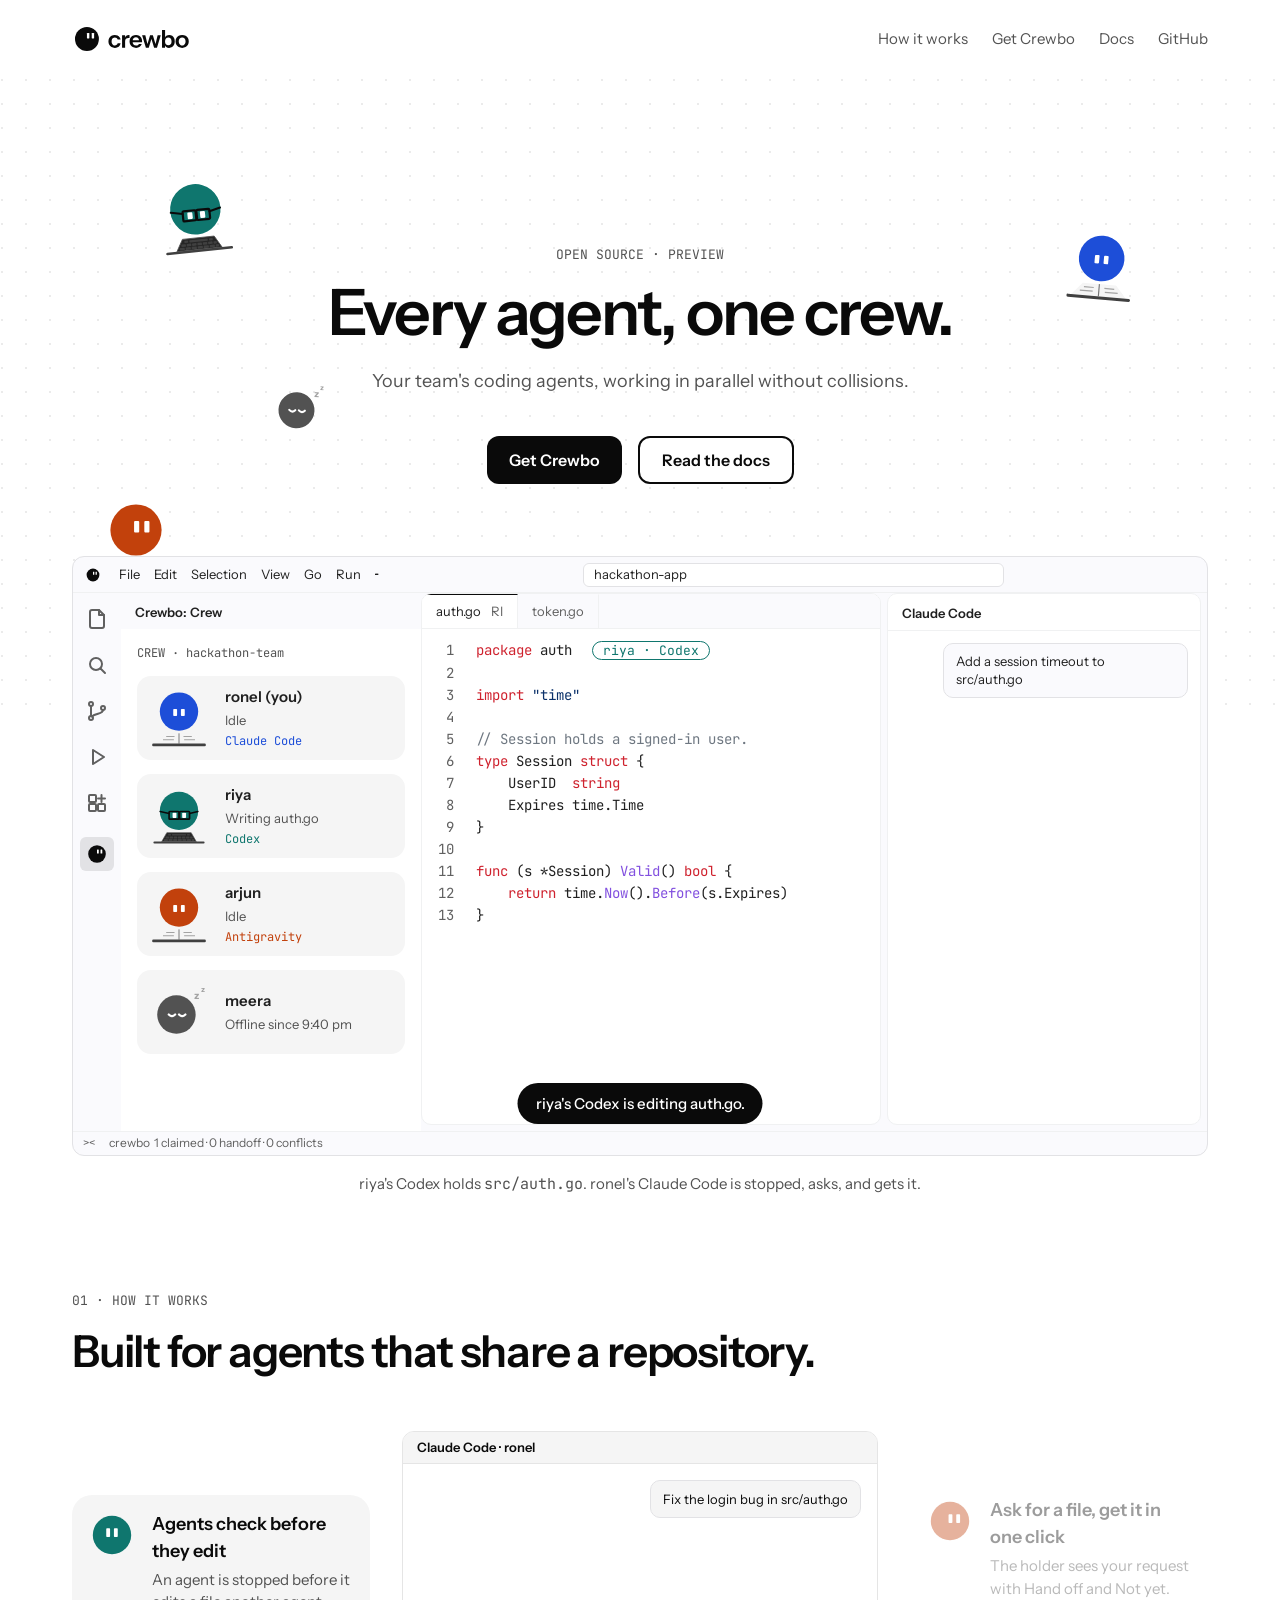
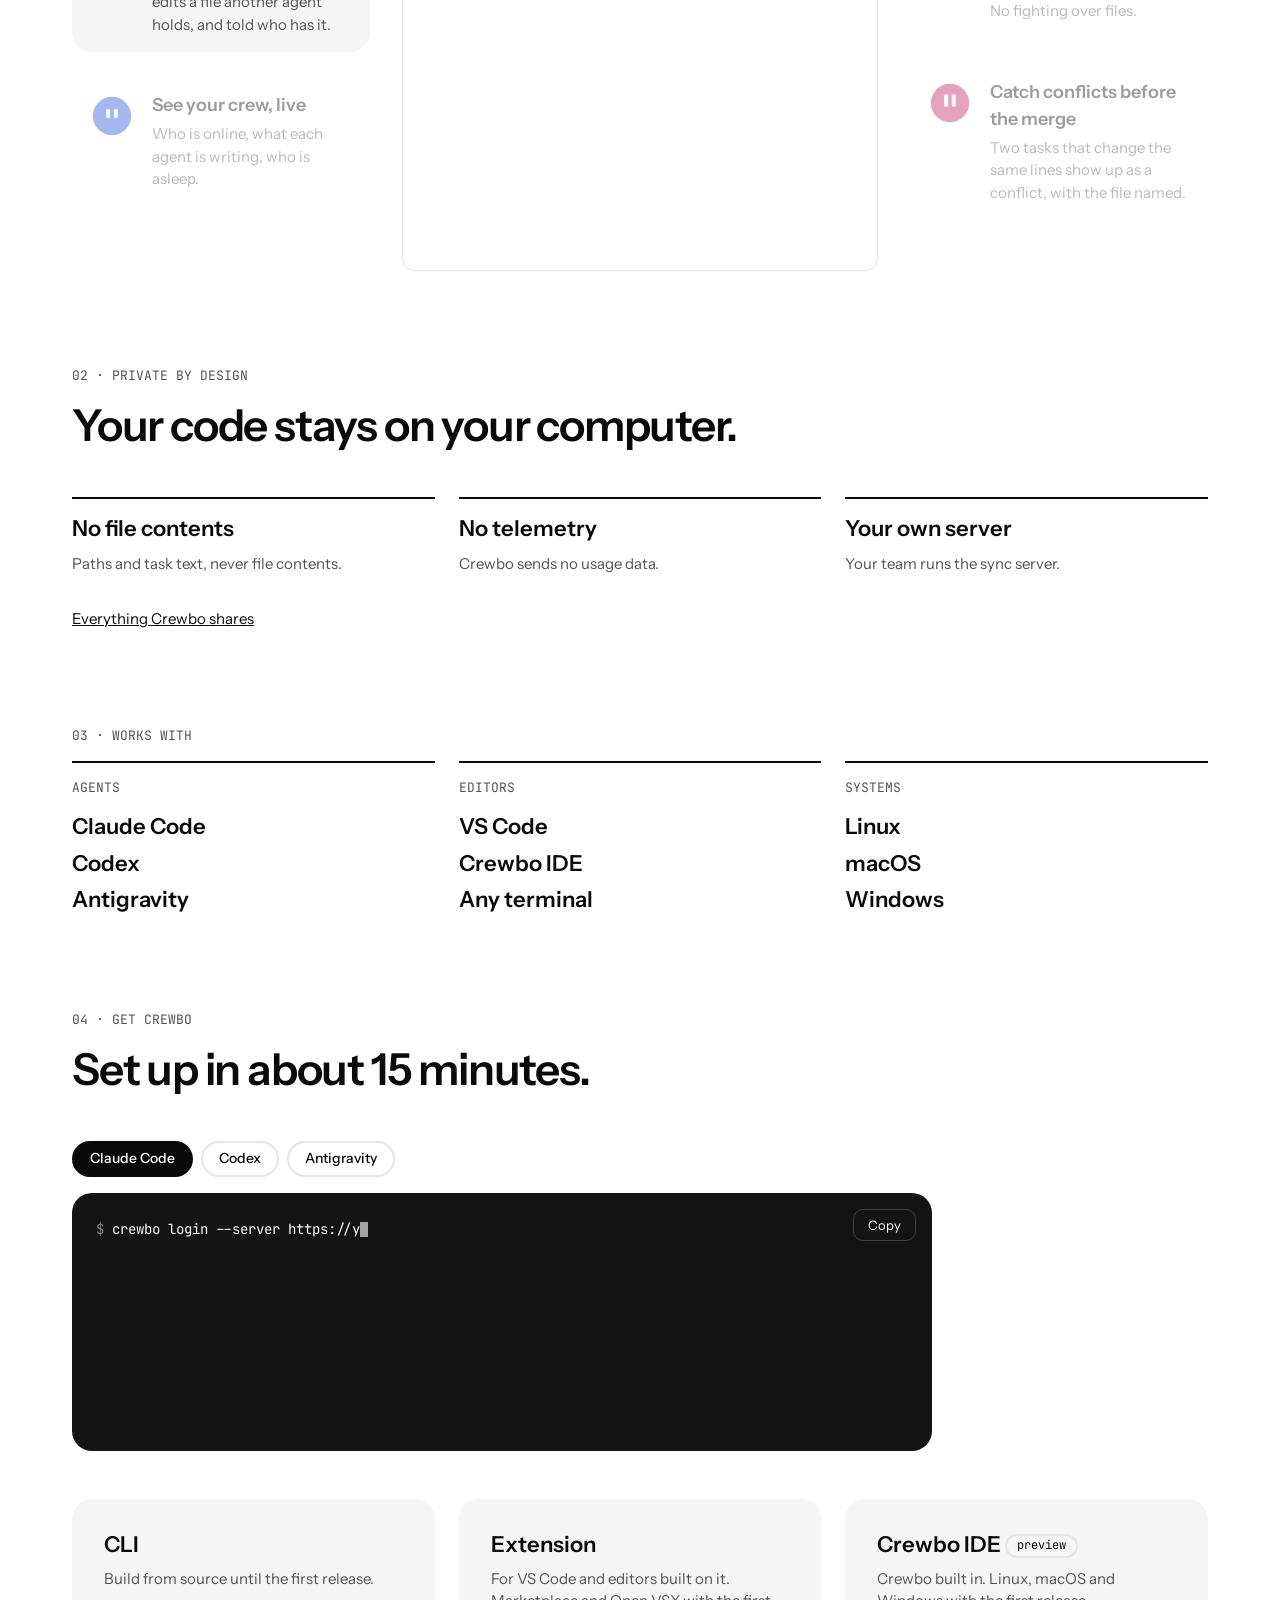
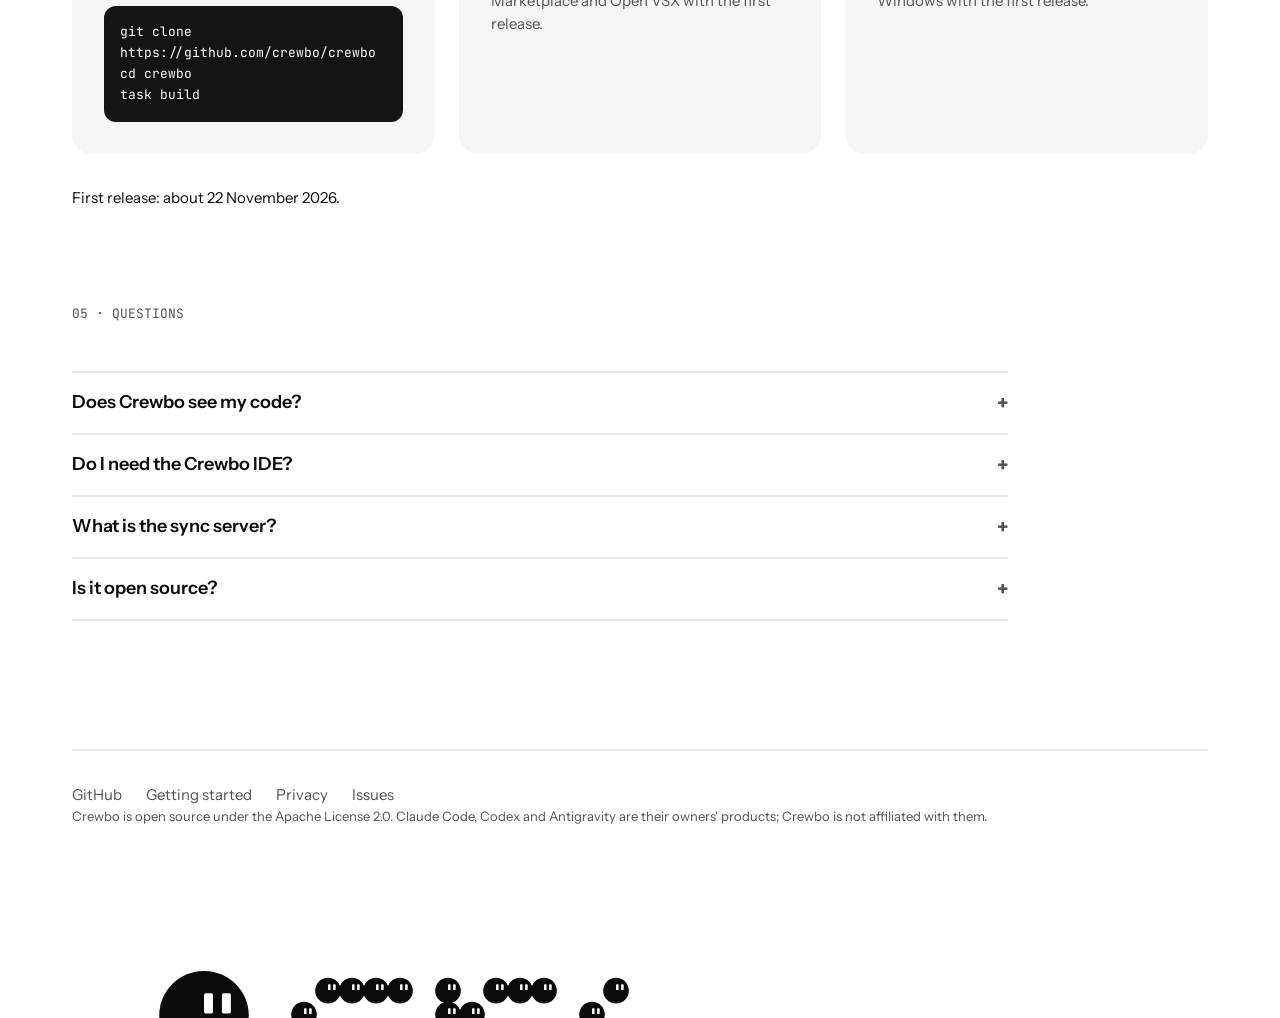
==== index.html @ 666174ef "fix(page): fewer, purposeful Bos, and a footer that rises on hover Ronel found the Bos scattered wit" ====
<!doctype html>
<html lang="en">
<head>
<meta charset="utf-8">
<meta name="viewport" content="width=device-width, initial-scale=1">
<title>Crewbo · Every agent, one crew</title>
<meta name="description" content="Crewbo lets each teammate run their own coding agent (Claude Code, Codex or Antigravity) on the same repository without the agents overwriting each other's work. Open source.">
<meta name="color-scheme" content="light">
<meta property="og:title" content="Crewbo · Every agent, one crew">
<meta property="og:description" content="Your team's coding agents, working in parallel without collisions.">
<meta property="og:image" content="brand/assets/png/social-preview-1280x640.png">
<meta name="twitter:card" content="summary_large_image">
<link rel="icon" href="brand/assets/png/favicon.ico" sizes="any">
<link rel="icon" href="brand/assets/svg/logo/mark-black.svg" type="image/svg+xml">
<link rel="apple-touch-icon" href="brand/assets/png/apple-touch-icon-180.png">
<link rel="stylesheet" href="brand/tokens/tokens.css">
<link rel="stylesheet" href="brand/reference/component/bo.css">
<link rel="stylesheet" href="site.css">
<script type="module" src="site.js"></script>
</head>
<body>
<a class="skip" href="#main">Skip to content</a>

<header class="nav">
  <a class="brand" href="#top" aria-label="Crewbo, back to the top">
    <picture>
      <img src="brand/assets/svg/logo/lockup-light.svg" alt="" width="120" height="30">
    </picture>
  </a>
  <nav aria-label="Main">
    <a href="#how">How it works</a>
    <a href="#get">Get Crewbo</a>
    <a href="https://github.com/crewbo/crewbo/blob/main/docs/user/getting-started.md">Docs</a>
    <a href="https://github.com/crewbo/crewbo">GitHub</a>
  </nav>
</header>

<main id="main">
  <section class="hero" id="top">
    <div class="desk" id="desk" aria-hidden="true">
      <span class="float sticker" style="left:12%;top:96px;--r:-6deg" data-scene="writing" data-color="1" data-size="84"></span>
      <span class="float sticker" style="right:11%;top:150px;--r:5deg" data-scene="reading" data-color="0" data-size="76"></span>
      <span class="float sticker" style="left:21%;top:300px;--r:3deg" data-scene="offline" data-size="60"></span>
    </div>
    <p class="eyebrow">Open source · Preview</p>
    <h1>Every agent, one crew.</h1>
    <p class="lede">Your team's coding agents, working in parallel without collisions.</p>
    <div class="actions">
      <a class="button primary" href="#get">Get Crewbo</a>
      <a class="button secondary" href="https://github.com/crewbo/crewbo/blob/main/docs/user/getting-started.md">Read the docs</a>
    </div>

    <figure class="demo" id="demo" data-step="1" aria-describedby="demo-caption">
      <span class="peek" data-face="nearby" data-color="3" data-size="64" aria-hidden="true"></span>
      <div class="ide" aria-hidden="true">
        <div class="titlebar">
          <img src="brand/assets/svg/logo/mark-black.svg" alt="" width="16" height="16">
          <span>File</span><span>Edit</span><span>Selection</span><span>View</span><span>Go</span><span>Run</span><span>···</span>
          <div class="command">hackathon-app</div>
        </div>
        <div class="activity">
          <svg class="ic" viewBox="0 0 24 24" width="24" height="24"><path d="M14 3H7a2 2 0 0 0-2 2v14a2 2 0 0 0 2 2h10a2 2 0 0 0 2-2V8z"/><path d="M14 3v5h5"/></svg><svg class="ic" viewBox="0 0 24 24" width="24" height="24"><circle cx="11" cy="11" r="6"/><path d="M20 20l-4.5-4.5"/></svg><svg class="ic" viewBox="0 0 24 24" width="24" height="24"><circle cx="6" cy="5" r="2"/><circle cx="6" cy="19" r="2"/><circle cx="18" cy="9" r="2"/><path d="M6 7v10M18 11c0 4-6 3-11.5 6.5"/></svg><svg class="ic" viewBox="0 0 24 24" width="24" height="24"><path d="M8 5l11 7-11 7z"/></svg><svg class="ic" viewBox="0 0 24 24" width="24" height="24"><rect x="4" y="4" width="7" height="7" rx="1"/><rect x="13" y="13" width="7" height="7" rx="1"/><rect x="4" y="13" width="7" height="7" rx="1"/><path d="M13 7.5h7M16.5 4v7"/></svg>
          <i class="ic crewbo"><img src="brand/assets/svg/logo/mark-black.svg" alt="" width="22" height="22"></i>
        </div>
        <div class="sidebar">
          <p class="viewtitle">Crewbo: Crew</p>
          <div class="panel">
            <p class="head">CREW · hackathon-team</p>
            <div class="row" data-row="ronel"><span class="bo-slot" data-bo></span><div class="text"><span class="name">ronel (you)</span><span class="status" data-status>Idle</span><span class="agent" style="--base: var(--cb-color-team-cobalt-base)">Claude Code</span></div></div>
            <div class="row" data-row="riya"><span class="bo-slot" data-bo></span><div class="text"><span class="name">riya</span><span class="status" data-status>Writing auth.go</span><span class="agent" style="--base: var(--cb-color-team-teal-base)">Codex</span></div></div>
            <div class="row" data-row="arjun"><span class="bo-slot" data-bo></span><div class="text"><span class="name">arjun</span><span class="status">Idle</span><span class="agent" style="--base: var(--cb-color-team-ember-base)">Antigravity</span></div></div>
            <div class="row" data-row="meera"><span class="bo-slot" data-bo></span><div class="text"><span class="name">meera</span><span class="status">Offline since 9:40 pm</span></div></div>
          </div>
        </div>
        <div class="editor">
          <div class="tabs"><span class="tab active">auth.go <b data-who>RI</b></span><span class="tab">token.go</span></div>
          <div class="code">
            <p><i>1</i><span class="k">package</span> auth<span class="tag" data-tag>riya · Codex</span></p>
            <p><i>2</i></p>
            <p><i>3</i><span class="k">import</span> <span class="s">"time"</span></p>
            <p><i>4</i></p>
            <p><i>5</i><span class="c">// Session holds a signed-in user.</span></p>
            <p><i>6</i><span class="k">type</span> Session <span class="k">struct</span> {</p>
            <p><i>7</i>    UserID  <span class="k">string</span></p>
            <p><i>8</i>    Expires time.Time</p>
            <p><i>9</i>}</p>
            <p><i>10</i></p>
            <p><i>11</i><span class="k">func</span> (s *Session) <span class="f">Valid</span>() <span class="k">bool</span> {</p>
            <p><i>12</i>    <span class="k">return</span> time.<span class="f">Now</span>().<span class="f">Before</span>(s.Expires)</p>
            <p><i>13</i>}</p>
          </div>
        </div>
        <div class="agentbar">
          <p class="viewtitle">Claude Code</p>
          <div class="chat">
            <p class="msg you">Add a session timeout to src/auth.go</p>
            <div class="msg bot" data-reply="2"><p class="tool">Edit src/auth.go</p><p class="out">src/auth.go is claimed by riya's agent until at least 15:04 (Crewbo). Work on other files, or ask them to hand it over: crewbo claim request src/auth.go</p></div>
            <div class="msg bot" data-reply="3"><p>riya's Codex holds that file. I'll ask for it.</p><p class="tool">Bash crewbo claim request src/auth.go</p><p class="out">Asked riya to hand over src/auth.go.</p></div>
            <div class="msg bot" data-reply="4"><p>riya handed it over. Adding the timeout now.</p><p class="tool">Edit src/auth.go</p></div>
          </div>
        </div>
        <div class="statusbar"><span class="remote">&gt;&lt;</span><span data-bar>crewbo  1 claimed · 0 handoff · 0 conflicts</span></div>
      </div>
      <p class="subtitle" data-cap aria-live="off"></p>
      <figcaption id="demo-caption">riya's Codex holds <code>src/auth.go</code>. ronel's Claude Code is stopped, asks, and gets it.</figcaption>
    </figure>
  </section>

  <section id="how">
    <p class="eyebrow">01 · How it works</p>
    <h2>Built for agents that share a repository.</h2>
    <div class="how-grid">
      <div class="how-col">
        <button class="how-item" type="button" data-pick="claims"><span class="bo-slot" data-state="working" data-color="1" data-size="48"></span><span class="how-text"><b>Agents check before they edit</b><span>An agent is stopped before it edits a file another agent holds, and told who has it.</span></span></button>
        <button class="how-item" type="button" data-pick="crew"><span class="bo-slot" data-state="idle" data-color="0" data-size="48"></span><span class="how-text"><b>See your crew, live</b><span>Who is online, what each agent is writing, who is asleep.</span></span></button>
      </div>
      <div class="how-stage">
      <div class="clip stage-clip" data-clip="claims" aria-hidden="true">
        <div class="clip-bar">Claude Code · ronel</div>
        <div class="clip-body">
          <p class="msg you">Fix the login bug in src/auth.go</p>
          <p class="tool" data-s="1">Edit src/auth.go</p>
          <p class="out" data-s="2">src/auth.go is claimed by riya's agent until at least 15:04 (Crewbo). Work on other files, or ask them to hand it over: crewbo claim request src/auth.go</p>
          <p class="tool" data-s="3">Edit src/session.go</p>
        </div>
      </div>
      <div class="clip stage-clip" data-clip="crew" aria-hidden="true">
        <div class="clip-bar">Crewbo: Crew</div>
        <div class="clip-body panel">
          <p class="head">CREW · hackathon-team</p>
          <div class="row" data-member="riya"><span class="bo-slot" data-bo></span><div class="text"><span class="name">riya</span><span class="status" data-status></span><span class="agent" style="--base: var(--cb-color-team-teal-base)">Codex</span></div></div>
          <div class="row" data-member="arjun"><span class="bo-slot" data-bo></span><div class="text"><span class="name">arjun</span><span class="status" data-status></span><span class="agent" style="--base: var(--cb-color-team-ember-base)">Antigravity</span></div></div>
          <div class="row" data-member="meera"><span class="bo-slot" data-bo></span><div class="text"><span class="name">meera</span><span class="status" data-status></span><span class="agent" style="--base: var(--cb-color-team-moss-base)" data-agent></span></div></div>
        </div>
      </div>
      <div class="clip stage-clip" data-clip="handoff" aria-hidden="true">
        <div class="clip-bar">riya's Crewbo IDE</div>
        <div class="clip-body editorish">
          <p><i>1</i><span class="k">package</span> auth</p><p><i>2</i></p><p><i>3</i><span class="k">import</span> <span class="s">"time"</span></p><p><i>4</i></p><p><i>5</i><span class="k">func</span> <span class="f">Login</span>(user, pass <span class="k">string</span>) <span class="k">error</span> {</p>
          <div class="note" data-s="1"><p>ronel wants src/auth.go next</p><span class="b1" data-press>Hand off</span><span class="b2">Not yet</span></div>
          <div class="note done" data-s="3"><p>Handed off src/auth.go to ronel.</p></div>
        </div>
      </div>
      <div class="clip stage-clip" data-clip="conflict" aria-hidden="true">
        <div class="clip-bar">Crewbo: Crew</div>
        <div class="clip-body panel">
          <p class="head">CREW · hackathon-team</p>
          <div class="row" data-member="ronel"><span class="bo-slot" data-bo></span><div class="text"><span class="name">ronel (you)</span><span class="status" data-status></span><span class="agent" style="--base: var(--cb-color-team-cobalt-base)">Claude Code</span></div></div>
          <div class="row" data-member="riya"><span class="bo-slot" data-bo></span><div class="text"><span class="name">riya</span><span class="status" data-status></span><span class="agent" style="--base: var(--cb-color-team-teal-base)">Codex</span></div></div>
        </div>
      </div>
      </div>
      <div class="how-col">
        <button class="how-item" type="button" data-pick="handoff"><span class="bo-slot" data-state="handoff-right" data-color="3" data-size="48"></span><span class="how-text"><b>Ask for a file, get it in one click</b><span>The holder sees your request with Hand off and Not yet. No fighting over files.</span></span></button>
        <button class="how-item" type="button" data-pick="conflict"><span class="bo-slot" data-state="conflict" data-color="5" data-size="48"></span><span class="how-text"><b>Catch conflicts before the merge</b><span>Two tasks that change the same lines show up as a conflict, with the file named.</span></span></button>
      </div>
    </div>
  </section>

  <section id="private">
    <p class="eyebrow">02 · Private by design</p>
    <h2>Your code stays on your computer.</h2>
    <div class="facts">
      <div><h3>No file contents</h3><p>Paths and task text, never file contents.</p></div>
      <div><h3>No telemetry</h3><p>Crewbo sends no usage data.</p></div>
      <div><h3>Your own server</h3><p>Your team runs the sync server.</p></div>
    </div>
    <p class="more"><a href="https://github.com/crewbo/crewbo/blob/main/docs/user/privacy.md">Everything Crewbo shares</a></p>
  </section>

  <section id="works">
    <p class="eyebrow">03 · Works with</p>
    <div class="matrix">
      <div><p class="eyebrow">Agents</p><p>Claude Code</p><p>Codex</p><p>Antigravity</p></div>
      <div><p class="eyebrow">Editors</p><p>VS Code</p><p>Crewbo IDE</p><p>Any terminal</p></div>
      <div><p class="eyebrow">Systems</p><p>Linux</p><p>macOS</p><p>Windows</p></div>
    </div>
  </section>

  <section id="get">
    <p class="eyebrow">04 · Get Crewbo</p>
    <h2>Set up in about 15 minutes.</h2>
    <div class="setup" id="setup">
      <div class="agents" role="tablist" aria-label="Your agent">
        <button role="tab" aria-selected="true" aria-controls="cmd" data-agent="claude">Claude Code</button>
        <button role="tab" aria-selected="false" aria-controls="cmd" data-agent="codex">Codex</button>
        <button role="tab" aria-selected="false" aria-controls="cmd" data-agent="antigravity">Antigravity</button>
      </div>
      <div class="terminal" id="cmd" role="tabpanel">
        <button class="copy" type="button" data-copy>Copy</button>
        <pre data-agent-cmd="claude"><code><b>$</b> crewbo login --server https://your-team-server
<o>Open https://github.com/login/device and enter the code WDJB-MJHT</o>
<o>Signed in to https://your-team-server as riya. The session is valid until 2026-11-27 15:04.</o>
<b>$</b> crewbo room join YOUR-INVITE-CODE
<o>Joined room hackathon-team (lead: ronel, 3 members) for /home/riya/hackathon-app.</o>
<b>$</b> crewbo hooks install --agent claude-code
<o>Claude Code: hooks installed in /home/riya/.claude/settings.json</o>
<b>$</b> claude mcp add --scope user --transport stdio crewbo $(which crewbo) mcp</code></pre>
        <pre data-agent-cmd="codex" hidden><code><b>$</b> crewbo login --server https://your-team-server
<o>Open https://github.com/login/device and enter the code WDJB-MJHT</o>
<o>Signed in to https://your-team-server as riya. The session is valid until 2026-11-27 15:04.</o>
<b>$</b> crewbo room join YOUR-INVITE-CODE
<o>Joined room hackathon-team (lead: ronel, 3 members) for /home/riya/hackathon-app.</o>
<b>$</b> crewbo hooks install --agent codex
<o>Codex: hooks installed in /home/riya/.codex/hooks.json</o>
<o>  Codex runs hooks only after you trust them: open Codex, type /hooks and trust the crewbo hooks.</o>
<b>$</b> codex mcp add crewbo -- $(which crewbo) mcp</code></pre>
        <pre data-agent-cmd="antigravity" hidden><code><b>$</b> crewbo login --server https://your-team-server
<o>Open https://github.com/login/device and enter the code WDJB-MJHT</o>
<o>Signed in to https://your-team-server as riya. The session is valid until 2026-11-27 15:04.</o>
<b>$</b> crewbo room join YOUR-INVITE-CODE
<o>Joined room hackathon-team (lead: ronel, 3 members) for /home/riya/hackathon-app.</o>
<b>$</b> crewbo hooks install --agent antigravity
<o>Antigravity: hooks installed in /home/riya/.gemini/config/hooks.json</o>
<o>Antigravity MCP: MCP server installed in /home/riya/.gemini/config/mcp_config.json</o></code></pre>
      </div>
    </div>
    <div class="cards three">
      <article class="card"><h3>CLI</h3><p>Build from source until the first release.</p><pre><code>git clone https://github.com/crewbo/crewbo
cd crewbo
task build</code></pre></article>
      <article class="card"><h3>Extension</h3><p>For VS Code and editors built on it. Marketplace and Open VSX with the first release.</p></article>
      <article class="card"><h3>Crewbo IDE <span class="pill">preview</span></h3><p>Crewbo built in. Linux, macOS and Windows with the first release.</p></article>
    </div>
    <p class="more">First release: about 22 November 2026.</p>
  </section>

  <section id="faq">
    <p class="eyebrow">05 · Questions</p>
    <div class="faq">
      <details><summary>Does Crewbo see my code?</summary><p>No. File contents never leave your computer; only paths, task text, branch names, the agent's name and who is online go to your team's own server.</p></details>
      <details><summary>Do I need the Crewbo IDE?</summary><p>No. The extension and the <code>crewbo</code> command work on their own; the IDE is a preview with everything in one download.</p></details>
      <details><summary>What is the sync server?</summary><p>A small server one teammate runs with <code>crewbo serve</code>. It passes claims and presence between teammates.</p></details>
      <details><summary>Is it open source?</summary><p>Yes: Apache-2.0, with the sync server under AGPL-3.0.</p></details>
    </div>
  </section>
</main>

<footer>
  <div class="links">
    <a href="https://github.com/crewbo/crewbo">GitHub</a>
    <a href="https://github.com/crewbo/crewbo/blob/main/docs/user/getting-started.md">Getting started</a>
    <a href="https://github.com/crewbo/crewbo/blob/main/docs/user/privacy.md">Privacy</a>
    <a href="https://github.com/crewbo/crewbo/issues">Issues</a>
  </div>
  <p class="fine">Crewbo is open source under the Apache License 2.0. Claude Code, Codex and Antigravity are their owners' products; Crewbo is not affiliated with them.</p>
  <a class="foot-brand" id="footbrand" href="#top" aria-label="Crewbo, back to the top">
    <img class="foot-mark" src="brand/assets/svg/logo/mark-black.svg" alt="" width="112" height="112" draggable="false">
    <span class="bo-word" id="boword" aria-hidden="true"></span>
  </a>
</footer>
</body>
</html>
---- brand/tokens/tokens.css ----
/* Generated from tokens.json. Do not edit by hand: change tokens.json and regenerate. */
:root {
  --cb-color-ink: #0A0A0A;
  --cb-color-paper: #FFFFFF;
  --cb-color-gray-100: #F5F5F5;
  --cb-color-gray-200: #E5E5E5;
  --cb-color-gray-400: #A3A3A3;
  --cb-color-gray-500: #737373;
  --cb-color-gray-450: #858585;
  --cb-color-gray-600: #525252;
  --cb-color-gray-700: #404040;
  --cb-color-gray-800: #262626;
  --cb-color-surface-dark-chrome: #0A0A0A;
  --cb-color-surface-dark-editor: #141414;
  --cb-color-surface-dark-panel: #0F0F0F;
  --cb-color-surface-dark-row: #171717;
  --cb-color-surface-dark-rowActive: #1A1A1A;
  --cb-color-surface-dark-line: #262626;
  --cb-color-signal-claimed: #15803D;
  --cb-color-signal-synced: #1D4ED8;
  --cb-color-signal-handoff: #F59E0B;
  --cb-color-signal-conflict: #DC2626;
  --cb-color-team-cobalt-base: #1D4ED8;
  --cb-color-team-cobalt-tint: #93C5FD;
  --cb-color-team-cobalt-highlight: rgba(29,78,216,0.16);
  --cb-color-team-teal-base: #0F766E;
  --cb-color-team-teal-tint: #5EEAD4;
  --cb-color-team-teal-highlight: rgba(15,118,110,0.18);
  --cb-color-team-moss-base: #15803D;
  --cb-color-team-moss-tint: #86EFAC;
  --cb-color-team-moss-highlight: rgba(21,128,61,0.18);
  --cb-color-team-ember-base: #C2410C;
  --cb-color-team-ember-tint: #FDBA74;
  --cb-color-team-ember-highlight: rgba(194,65,12,0.16);
  --cb-color-team-ochre-base: #A16207;
  --cb-color-team-ochre-tint: #FDE047;
  --cb-color-team-ochre-highlight: rgba(161,98,7,0.18);
  --cb-color-team-rose-base: #BE185D;
  --cb-color-team-rose-tint: #F9A8D4;
  --cb-color-team-rose-highlight: rgba(190,24,93,0.16);
  --cb-color-team-violet-base: #7E22CE;
  --cb-color-team-violet-tint: #D8B4FE;
  --cb-color-team-violet-highlight: rgba(126,34,206,0.16);
  --cb-color-team-indigo-base: #4338CA;
  --cb-color-team-indigo-tint: #A5B4FC;
  --cb-color-team-indigo-highlight: rgba(67,56,202,0.16);
  --cb-color-prop-liquid: #2DD4BF;
  --cb-color-prop-liquidPass: #4ADE80;
  --cb-color-prop-bubble: #CCFBF1;
  --cb-color-prop-pageShade: #C7C7C7;
  --cb-font-family-sans: "Instrument Sans", ui-sans-serif, system-ui, sans-serif;
  --cb-font-family-mono: "JetBrains Mono", ui-monospace, SFMono-Regular, Menlo, monospace;
  --cb-font-weight-regular: 400;
  --cb-font-weight-medium: 500;
  --cb-font-weight-semibold: 600;
  --cb-font-weight-bold: 700;
  --cb-space-0: 0px;
  --cb-space-1: 8px;
  --cb-space-2: 16px;
  --cb-space-3: 24px;
  --cb-space-4: 32px;
  --cb-space-5: 40px;
  --cb-space-6: 48px;
  --cb-space-7: 56px;
  --cb-space-9: 72px;
  --cb-space-12: 96px;
  --cb-space-16: 128px;
  --cb-space-half: 4px;
  --cb-radius-control: 12px;
  --cb-radius-controlSm: 10px;
  --cb-radius-row: 14px;
  --cb-radius-card: 20px;
  --cb-radius-pill: 999px;
  --cb-radius-appIcon: 22.857%;
  --cb-border-width: 2px;
  --cb-border-widthHairline: 1px;
  --cb-motion-duration-transition: 200ms;
  --cb-motion-duration-eventMax: 300ms;
  --cb-motion-duration-blink: 4200ms;
  --cb-motion-duration-idleGlance: 10000ms;
  --cb-motion-duration-read: 2400ms;
  --cb-motion-duration-bob: 1600ms;
  --cb-motion-duration-shake: 540ms;
  --cb-motion-duration-breathe: 3600ms;
  --cb-motion-duration-z: 2400ms;
  --cb-motion-duration-key: 1400ms;
  --cb-motion-duration-flask: 4000ms;
  --cb-motion-duration-bubble: 2000ms;
  --cb-motion-duration-bookEyes: 5000ms;
  --cb-motion-duration-page: 6000ms;
  --cb-motion-duration-caretNewline: 120ms;
  --cb-motion-easing-standard: cubic-bezier(0.42, 0, 0.58, 1);
  --cb-motion-easing-out: cubic-bezier(0, 0, 0.58, 1);
  --cb-motion-easing-in: cubic-bezier(0.42, 0, 1, 1);
  --cb-size-bo-dotMax: 15px;
  --cb-size-bo-badge: 16px;
  --cb-size-bo-caret: 18px;
  --cb-size-bo-avatarSm: 32px;
  --cb-size-bo-scene: 64px;
  --cb-size-bo-sceneLg: 150px;
  --cb-size-logo-markMin: 16px;
  --cb-size-logo-lockupMin: 80px;
}

.cb-type-display { font-family: var(--cb-font-family-sans); font-weight: 600; font-size: 64px; line-height: 1; letter-spacing: -2px; }
.cb-type-h1 { font-family: var(--cb-font-family-sans); font-weight: 600; font-size: 56px; line-height: 1.05; letter-spacing: -1.6px; }
.cb-type-h2 { font-family: var(--cb-font-family-sans); font-weight: 600; font-size: 44px; line-height: 1.1; letter-spacing: -1.2px; }
.cb-type-h3 { font-family: var(--cb-font-family-sans); font-weight: 600; font-size: 22px; line-height: 1.3; letter-spacing: 0px; }
.cb-type-title { font-family: var(--cb-font-family-sans); font-weight: 600; font-size: 20px; line-height: 1.3; letter-spacing: 0px; }
.cb-type-bodyLg { font-family: var(--cb-font-family-sans); font-weight: 400; font-size: 18px; line-height: 1.55; letter-spacing: 0px; }
.cb-type-body { font-family: var(--cb-font-family-sans); font-weight: 400; font-size: 15px; line-height: 1.5; letter-spacing: 0px; }
.cb-type-small { font-family: var(--cb-font-family-sans); font-weight: 400; font-size: 13px; line-height: 1.4; letter-spacing: 0px; }
.cb-type-label { font-family: var(--cb-font-family-mono); font-weight: 400; font-size: 13px; line-height: 1.4; letter-spacing: 0px; }
.cb-type-code { font-family: var(--cb-font-family-mono); font-weight: 400; font-size: 15px; line-height: 30px; letter-spacing: 0px; }
.cb-type-wordmark { font-family: var(--cb-font-family-sans); font-weight: 600; font-size: 52px; line-height: 1; letter-spacing: -1.6px; }
---- brand/reference/component/bo.css ----
/*
 * Crewbo · Bo motion stylesheet (reference implementation)
 * Spec: docs/brand/07-bo-motion.md. Geometry: docs/brand/06-bo-character.md.
 *
 * Every Bo SVG carries class "bo". Everything below is scoped to .bo so it
 * cannot leak into the host UI (VS Code webview, web dashboard, landing page).
 *
 * Product timings are the defaults here. The canvas reference pages loop
 * event states for demo purposes; the product does not (see motion doc §4).
 */

/* 1. Transform defaults ------------------------------------------------- */
.bo { overflow: visible; }
.bo g,
.bo rect,
.bo path,
.bo circle,
.bo polygon,
.bo text { transform-box: fill-box; transform-origin: center; }

/* 2. Face states (eyes = carets) ---------------------------------------- */
/* Static gaze offsets. 9 units = one eye width plus one unit of gap. */
.bo .bo-look-r { transform: translateX(9px); }
.bo .bo-look-l { transform: translateX(-9px); }

/* Blink: 0.34 s close/open inside a 4.2 s cycle. */
.bo .bo-blink { animation: bo-blink 4.2s infinite; }
@keyframes bo-blink {
  0%, 44%, 52%, 100% { transform: scaleY(1); }
  48%                { transform: scaleY(0.08); }
}

/* Idle: an occasional glance right, then left, then home. Product period 10 s. */
.bo .bo-idle { animation: bo-idle var(--bo-idle-period, 10s) ease-in-out infinite; }
@keyframes bo-idle {
  0%, 30%   { transform: translateX(0); }
  36%, 56%  { transform: translateX(9px); }
  62%, 78%  { transform: translateX(-9px); }
  84%, 100% { transform: translateX(0); }
}

/* Working: eyes drop 8 units and scan left to right like reading a line. */
.bo .bo-read { animation: bo-read 2.4s ease-in-out infinite; }
@keyframes bo-read {
  0%, 100% { transform: translate(-7px, 8px); }
  50%      { transform: translate(7px, 8px); }
}

/* Handoff / merged: soft 3-unit bob of the whole Bo. */
.bo .bo-bob { animation: bo-bob 1.6s ease-in-out infinite; }
.bo .bo-bob-twice { animation: bo-bob 1.6s ease-in-out 2; }
@keyframes bo-bob {
  0%, 100% { transform: translateY(0); }
  50%      { transform: translateY(-3px); }
}

/* Conflict (product): eyes widen and HOLD; body shakes ONCE. */
.bo .bo-wide { animation: bo-wide-in 300ms ease-out forwards; }
@keyframes bo-wide-in {
  from { transform: scaleY(1); }
  to   { transform: scaleY(1.4); }
}
.bo .bo-shake-once { animation: bo-shake-once 540ms ease-in-out 1; }
@keyframes bo-shake-once {
  0%, 100% { transform: translateX(0); }
  22%      { transform: translateX(-3px); }
  44%      { transform: translateX(3px); }
  67%      { transform: translateX(-3px); }
  89%      { transform: translateX(2px); }
}

/* Offline: slow breath and drifting z's. */
.bo .bo-breathe { animation: bo-breathe 3.6s ease-in-out infinite; }
@keyframes bo-breathe {
  0%, 100% { transform: scale(1); }
  50%      { transform: scale(1.03); }
}
.bo .bo-z1 { animation: bo-z 2.4s ease-out infinite; }
.bo .bo-z2 { animation: bo-z 2.4s ease-out 1.2s infinite; }
@keyframes bo-z {
  0%   { transform: translate(0, 6px); opacity: 0; }
  30%  { opacity: 1; }
  100% { transform: translate(6px, -12px); opacity: 0; }
}

/* 3. Scene: writing code (keyboard) ------------------------------------- */
.bo .bo-key { animation: bo-key 1.4s steps(1, end) infinite; }
.bo .bo-k1 { animation-delay: 0s; }
.bo .bo-k2 { animation-delay: -0.35s; }
.bo .bo-k3 { animation-delay: -0.8s; }
.bo .bo-k4 { animation-delay: -0.2s; }
.bo .bo-k5 { animation-delay: -1s; }
.bo .bo-k6 { animation-delay: -0.6s; }
@keyframes bo-key {
  0%       { fill: #404040; }
  8%       { fill: #E5E5E5; }
  16%, 100% { fill: #404040; }
}

/* 4. Scene: running tests (flask) --------------------------------------- */
/* Pivot is the flask neck in viewBox units (82, 34). */
.bo .bo-swirl { transform-box: view-box; transform-origin: 82px 34px; animation: bo-swirl 4s ease-in-out infinite; }
@keyframes bo-swirl {
  0%, 100% { transform: rotate(0deg); }
  15%      { transform: rotate(-12deg); }
  30%      { transform: rotate(9deg); }
  45%      { transform: rotate(-7deg); }
  60%      { transform: rotate(0deg); }
}
.bo .bo-slosh { transform-box: fill-box; transform-origin: 50% 100%; animation: bo-slosh 4s ease-in-out infinite; }
@keyframes bo-slosh {
  0%       { transform: skewY(0deg); fill: #2DD4BF; }
  15%      { transform: skewY(10deg); }
  30%      { transform: skewY(-8deg); }
  45%      { transform: skewY(6deg); }
  60%      { transform: skewY(0deg); fill: #2DD4BF; }
  72%, 92% { transform: skewY(0deg); fill: #4ADE80; }
  100%     { fill: #2DD4BF; }
}
.bo .bo-p1 { opacity: 0; animation: bo-puff 4s ease-out infinite; }
.bo .bo-p2 { opacity: 0; animation: bo-puff 4s ease-out 0.25s infinite; }
@keyframes bo-puff {
  0%, 66% { transform: translate(0, 4px) scale(0.6); opacity: 0; }
  72%     { opacity: 0.9; }
  92%     { transform: translate(2px, -10px) scale(1.4); opacity: 0; }
  100%    { opacity: 0; }
}
.bo .bo-fb1 { animation: bo-fb 2s ease-in infinite; }
.bo .bo-fb2 { animation: bo-fb 2s ease-in 0.7s infinite; }
.bo .bo-fb3 { animation: bo-fb 2s ease-in 1.4s infinite; }
@keyframes bo-fb {
  0%   { transform: translate(0, 0); opacity: 0; }
  20%  { opacity: 1; }
  100% { transform: translate(0.5px, -17px); opacity: 0; }
}

/* 5. Scene: idle (reading a book) --------------------------------------- */
.bo .bo-look-down { animation: bo-book 5s ease-in-out infinite; }
@keyframes bo-book {
  0%, 40%  { transform: translateX(-4px); }
  50%, 90% { transform: translateX(4px); }
  100%     { transform: translateX(-4px); }
}
/* Page hinges on its left edge, which is the spine at x = 50. */
.bo .bo-page { transform-origin: 0% 50%; animation: bo-page 6s ease-in-out infinite; }
@keyframes bo-page {
  0%, 70%   { transform: scaleX(1); }
  80%       { transform: scaleX(0.02); }
  90%, 100% { transform: scaleX(-1); }
}
.bo .bo-leaf { animation: bo-leaf 6s ease-in-out infinite; }
@keyframes bo-leaf {
  0%, 72%   { fill: #F5F5F5; }
  80%       { fill: #C7C7C7; }
  88%, 100% { fill: #F5F5F5; }
}

/* 6. Caret ride (editor) ------------------------------------------------- */
/* Driven by JS in the product: see 07-bo-motion.md §6. This class only
   smooths the hop between lines. Word steps are instant (no easing). */
.bo-caret-rider { position: absolute; pointer-events: none; will-change: transform; }
.bo-caret-rider.is-newline { transition: transform 120ms ease-out; }

/* 7. State crossfade ----------------------------------------------------- */
.bo-swap-enter { opacity: 0; }
.bo-swap-enter-active { opacity: 1; transition: opacity 200ms ease-out; }

/* 8. Reduced motion: every animation off, Bo shows its key pose. -------- */
@media (prefers-reduced-motion: reduce) {
  .bo *, .bo-caret-rider { animation: none !important; transition: none !important; }
  .bo .bo-wide { transform: scaleY(1.4); }
  .bo .bo-read { transform: translate(0, 8px); }
}
---- site.css ----
/* Crewbo landing page. Every colour, size, radius and spacing comes from
   brand/tokens/tokens.css (--cb-*) or the sizes docs/brand/04-typography.md
   and 05-interface.md name. No shadows, no gradients (05-interface.md 1). */
@font-face { font-family: 'Instrument Sans'; font-weight: 400; font-display: swap; src: url(brand/assets/fonts/instrument-sans-latin-400-normal.woff2) format('woff2'); }
@font-face { font-family: 'Instrument Sans'; font-weight: 500; font-display: swap; src: url(brand/assets/fonts/instrument-sans-latin-500-normal.woff2) format('woff2'); }
@font-face { font-family: 'Instrument Sans'; font-weight: 600; font-display: swap; src: url(brand/assets/fonts/instrument-sans-latin-600-normal.woff2) format('woff2'); }
@font-face { font-family: 'Instrument Sans'; font-weight: 700; font-display: swap; src: url(brand/assets/fonts/instrument-sans-latin-700-normal.woff2) format('woff2'); }
@font-face { font-family: 'JetBrains Mono'; font-weight: 400; font-display: swap; src: url(brand/assets/fonts/jetbrains-mono-latin-400-normal.woff2) format('woff2'); }
@font-face { font-family: 'JetBrains Mono'; font-weight: 500; font-display: swap; src: url(brand/assets/fonts/jetbrains-mono-latin-500-normal.woff2) format('woff2'); }

:root {
  --bg: var(--cb-color-paper);
  --fg: var(--cb-color-ink);
  --muted: var(--cb-color-gray-600);
  --eyebrow: var(--cb-color-gray-600);
  --card: var(--cb-color-gray-100);
  --line: var(--cb-color-gray-200);
  --gutter: var(--cb-space-9);
}

* { box-sizing: border-box; }
html { scroll-behavior: smooth; }
html, body { overflow-x: clip; }
@media (prefers-reduced-motion: reduce) { html { scroll-behavior: auto; } }
body {
  margin: 0;
  background: var(--bg);
  color: var(--fg);
  font-family: var(--cb-font-family-sans);
  font-size: 18px;
  line-height: 1.55;
}
a { color: inherit; }
a:focus-visible, button:focus-visible, summary:focus-visible { outline: var(--cb-border-width) solid var(--fg); outline-offset: var(--cb-space-half); }
code, pre { font-family: var(--cb-font-family-mono); }
.skip { position: absolute; left: var(--cb-space-2); top: -100px; background: var(--fg); color: var(--bg); padding: var(--cb-space-1) var(--cb-space-2); border-radius: var(--cb-radius-control); }
.skip:focus { top: var(--cb-space-2); }

/* Navigation */
.nav { display: flex; align-items: center; justify-content: space-between; gap: var(--cb-space-3); max-width: 1440px; margin: 0 auto; padding: var(--cb-space-3) var(--gutter); }
.brand img { display: block; height: 30px; width: auto; }
.nav nav { display: flex; gap: var(--cb-space-3); font-size: 15px; }
.nav nav a { text-decoration: none; color: var(--muted); }
.nav nav a:hover { color: var(--fg); }

/* Sections: 96 to 128 px apart, 72 px page padding at 1440 wide */
main > section, footer { max-width: 1440px; margin: 0 auto; padding: 0 var(--gutter); }
main > section + section { margin-top: var(--cb-space-12); }
.eyebrow { font-family: var(--cb-font-family-mono); font-size: 13px; line-height: 1.4; text-transform: uppercase; color: var(--eyebrow); margin: 0 0 var(--cb-space-2); }
h1 { font-size: 64px; line-height: 1; letter-spacing: -2px; font-weight: 600; margin: 0; }
h2 { font-size: 44px; line-height: 1.1; letter-spacing: -1.2px; font-weight: 600; margin: 0; max-width: 18em; }
h3 { font-size: 22px; line-height: 1.3; font-weight: 600; margin: 0 0 var(--cb-space-1); }
.intro, .lede { color: var(--muted); max-width: 40em; margin: var(--cb-space-3) 0 0; }
.more { margin: var(--cb-space-4) 0 0; font-size: 15px; }

/* Hero */
.hero { position: relative; padding-top: var(--cb-space-12); text-align: center; }
.hero > .eyebrow, .hero > h1, .hero > .lede, .hero > .actions { position: relative; z-index: 2; }
.hero h1, .hero .lede { margin-left: auto; margin-right: auto; }
.hero .lede { max-width: 36em; }
.actions { display: flex; flex-wrap: wrap; justify-content: center; gap: var(--cb-space-2); margin-top: var(--cb-space-5); }
.button { display: inline-flex; align-items: center; height: 48px; padding: 0 22px; border-radius: var(--cb-radius-control); font-size: 16px; font-weight: 600; text-decoration: none; }
.button.primary { background: var(--cb-color-ink); color: var(--cb-color-paper); }
.button.secondary { background: var(--cb-color-paper); color: var(--cb-color-ink); border: var(--cb-border-width) solid var(--cb-color-ink); }
.meta { font-family: var(--cb-font-family-mono); font-size: 13px; color: var(--eyebrow); margin: var(--cb-space-2) 0 0; }

/* The Crewbo IDE mock. Its chrome and syntax colours are the IDE's own
   Light 2026 theme (theme-defaults/themes/2026-light.json and the
   light_modern.json it includes), not brand values: the mock shows the
   product as it looks. The crew panel inside it is the extension's panel
   (extension/webview/crew.css, light-theme fallback), on brand tokens. */
.demo { margin: var(--cb-space-9) 0 0; text-align: left; }
.ide, .clip {
  --ide-chrome: #FAFAFD; --ide-line: #F0F1F2; --ide-widget: #E2E2E5; --ide-fg: #202020; --ide-muted: #606060;
  --ide-keyword: #CF222E; --ide-string: #0A3069; --ide-comment: #6E7781; --ide-function: #8250DF;
}
.ide {
  display: grid;
  grid-template-columns: 48px 300px minmax(0, 1fr) 320px;
  grid-template-rows: 36px minmax(0, 1fr) 24px;
  grid-template-areas: "title title title title" "activity sidebar editor agentbar" "status status status status";
  height: 600px;
  background: var(--ide-chrome);
  color: var(--ide-fg);
  border: 1px solid var(--ide-widget);
  border-radius: 12px;
  overflow: hidden;
  font-size: 13px;
  line-height: 1.4;
}
.ide p { margin: 0; }
.titlebar { grid-area: title; display: flex; align-items: center; gap: 14px; padding: 0 12px; color: var(--ide-fg); border-bottom: 1px solid var(--ide-line); font-size: 13px; }
.titlebar img { margin-right: 4px; }
.titlebar .command { margin: 0 auto; width: 38%; height: 24px; display: flex; align-items: center; padding: 0 10px; background: var(--cb-color-paper); border: 1px solid var(--ide-widget); border-radius: 6px; color: var(--ide-fg); }
.activity { grid-area: activity; display: flex; flex-direction: column; align-items: center; gap: 22px; padding-top: 14px; }
.ic { width: 24px; height: 24px; fill: none; stroke: var(--ide-muted); stroke-width: 2; stroke-linecap: round; stroke-linejoin: round; }
.ic.crewbo { width: 34px; height: 34px; border-radius: 6px; background: var(--ide-widget); display: flex; align-items: center; justify-content: center; }
.sidebar { grid-area: sidebar; display: flex; flex-direction: column; min-width: 0; }
.viewtitle { padding: 10px 14px 8px; font-weight: 600; font-size: 13px; }
/* The crew panel webview, light-theme fallback (05-interface.md 5) */
.panel { flex: 1; padding: var(--cb-space-2); background: var(--cb-color-paper); display: flex; flex-direction: column; gap: 14px; overflow: hidden; }
.panel .head { font-family: var(--cb-font-family-mono); font-size: 12px; color: var(--cb-color-gray-600); }
.row { display: flex; align-items: center; gap: 14px; padding: 10px; border-radius: var(--cb-radius-row); background: var(--cb-color-gray-100); }
.row .text { display: flex; flex-direction: column; gap: var(--cb-space-half); min-width: 0; }
.row .name { font-size: 15px; font-weight: 600; }
.row .status { font-size: 13px; color: var(--cb-color-gray-600); overflow-wrap: anywhere; }
.row .agent { font-family: var(--cb-font-family-mono); font-size: 12px; color: var(--base); }
.bo-slot { flex: none; display: inline-flex; }
.editor { grid-area: editor; margin: 0 6px 6px 0; background: var(--cb-color-paper); border: 1px solid var(--ide-line); border-radius: 10px; overflow: hidden; display: flex; flex-direction: column; min-width: 0; }
.tabs { display: flex; background: var(--ide-chrome); border-bottom: 1px solid var(--ide-line); }
.tab { padding: 7px 14px 8px; color: var(--ide-muted); border-right: 1px solid var(--ide-line); border-top: 1px solid transparent; display: flex; gap: 10px; }
.tab.active { background: var(--cb-color-paper); color: var(--ide-fg); border-top-color: var(--cb-color-ink); }
.tab b { font-weight: 400; color: var(--ide-muted); }
.code { padding: 10px 0; font-family: var(--cb-font-family-mono); font-size: 14px; line-height: 22px; overflow: hidden; }
.code p { white-space: pre; }
.code i { display: inline-block; width: 4ch; margin-right: 22px; text-align: right; font-style: normal; color: var(--ide-muted); }
.code .k { color: var(--ide-keyword); }
.code .s { color: var(--ide-string); }
.code .c { color: var(--ide-comment); }
.code .f { color: var(--ide-function); }
/* Claim tag as the extension draws it on light themes (BDR-020): an
   "after" decoration in the editor's font, teammate base colour */
.tag { margin-left: 20px; padding: 0 10px; border: 1px solid var(--tag-base); border-radius: var(--cb-radius-pill); color: var(--tag-base); font-size: 13px; }
.tag[hidden] { display: none; }
.agentbar { grid-area: agentbar; margin: 0 6px 6px 0; background: var(--cb-color-paper); border: 1px solid var(--ide-line); border-radius: 10px; display: flex; flex-direction: column; min-width: 0; }
.agentbar .viewtitle { border-bottom: 1px solid var(--ide-line); }
.chat { padding: 12px; display: flex; flex-direction: column; gap: 10px; overflow: hidden; }
.msg.you { align-self: flex-end; max-width: 85%; padding: 8px 12px; background: var(--ide-chrome); border: 1px solid var(--ide-widget); border-radius: 10px; }
.msg.bot { display: none; flex-direction: column; gap: 6px; }
.msg .tool { font-family: var(--cb-font-family-mono); font-size: 12px; color: var(--ide-fg); }
.msg .tool::before { content: "● "; color: var(--ide-muted); }
.msg .out { font-family: var(--cb-font-family-mono); font-size: 12px; color: var(--ide-muted); padding-left: 12px; border-left: 2px solid var(--ide-widget); }
.demo[data-step="2"] [data-reply="2"], .demo[data-step="3"] [data-reply="3"], .demo[data-step="4"] [data-reply="4"] { display: flex; }
.demo[data-step="3"] [data-reply="2"], .demo[data-step="4"] [data-reply="2"], .demo[data-step="4"] [data-reply="3"] { display: flex; opacity: 0.45; }
.statusbar { grid-area: status; display: flex; align-items: center; gap: 14px; padding: 0 10px; border-top: 1px solid var(--ide-line); color: var(--ide-muted); font-size: 12px; white-space: pre; }
.demo figcaption { font-size: 15px; color: var(--muted); max-width: 48em; margin: var(--cb-space-2) auto 0; text-align: center; }


/* Cards (05-interface.md 2) */
.cards { display: grid; grid-template-columns: repeat(3, minmax(0, 1fr)); gap: var(--cb-space-3); margin-top: var(--cb-space-6); }
.card { background: var(--card); border-radius: var(--cb-radius-card); padding: var(--cb-space-4); font-size: 15px; line-height: 1.5; }
.card p { color: var(--muted); margin: 0; }






.pill { display: inline-flex; align-items: center; height: 24px; padding: 0 10px; border: var(--cb-border-width) solid var(--line); border-radius: var(--cb-radius-pill); font-family: var(--cb-font-family-mono); font-size: 12px; font-weight: 400; vertical-align: 3px; }

/* Questions: native details, no script */
.faq { margin-top: var(--cb-space-6); max-width: 52em; }
.faq details { border-top: var(--cb-border-width) solid var(--line); padding: var(--cb-space-2) 0; }
.faq details:last-child { border-bottom: var(--cb-border-width) solid var(--line); }
.faq summary { cursor: pointer; font-weight: 600; list-style: none; display: flex; justify-content: space-between; gap: var(--cb-space-2); }
.faq summary::-webkit-details-marker { display: none; }
.faq summary::after { content: "+"; font-family: var(--cb-font-family-mono); color: var(--muted); }
.faq details[open] summary::after { content: "−"; }
.faq details p { color: var(--muted); margin: var(--cb-space-1) 0 0; font-size: 15px; }

/* Footer: the outlined lockup, large */
footer { margin-top: var(--cb-space-16); padding-bottom: 0; }
footer .links { display: flex; flex-wrap: wrap; gap: var(--cb-space-3); font-size: 15px; padding-top: var(--cb-space-4); border-top: var(--cb-border-width) solid var(--line); }
footer .links a { color: var(--muted); text-decoration: none; }
footer .links a:hover { color: var(--fg); }
.fine { font-size: 13px; color: var(--eyebrow); margin: 0; }

/* Tablet */
@media (max-width: 1100px) {
  .ide { grid-template-columns: 48px 280px minmax(0, 1fr); grid-template-areas: "title title title" "activity sidebar editor" "status status status"; }
  .agentbar { display: none; }
}
/* Phone: 16 px gutter, no horizontal page scroll */
@media (max-width: 720px) {
  :root { --gutter: var(--cb-space-2); }
  body { font-size: 16px; }
  .nav nav a:not([href^="https"]) { display: none; }
  /* type.h2 for both; phone sizes are an open question for the brand */
  h1 { font-size: 44px; letter-spacing: -1.2px; }
  main > section + section { margin-top: var(--cb-space-12); }
  .hero { padding-top: var(--cb-space-6); }
  .ide { height: auto; grid-template-columns: minmax(0, 1fr); grid-template-rows: 36px auto auto auto 24px; grid-template-areas: "title" "editor" "agentbar" "sidebar" "status"; }
  .activity, .titlebar span, .titlebar img { display: none; }
  .titlebar .command { width: 100%; }
  .editor, .agentbar { margin: 6px; }
  .agentbar { display: flex; }
  .code { font-size: 12px; overflow-x: auto; }
  .code i { width: 3ch; margin-right: 12px; }
  .cards, .cards.three, .facts, .matrix { grid-template-columns: minmax(0, 1fr); }
  .how-grid { grid-template-columns: minmax(0, 1fr); }
  .how-stage { order: -1; }
  .setup .agents { justify-content: flex-start; overflow-x: auto; }
}

/* Setup box: one tab per agent, its real commands, a copy button */
.setup { max-width: 860px; margin: var(--cb-space-6) 0 0; text-align: left; }
.agents { display: flex; gap: var(--cb-space-1); margin-bottom: var(--cb-space-2); }
.agents button { height: 36px; padding: 0 var(--cb-space-2); border: var(--cb-border-width) solid var(--line); border-radius: var(--cb-radius-pill); background: var(--bg); color: var(--fg); font: inherit; font-size: 14px; font-weight: 500; cursor: pointer; }
.agents button[aria-selected="true"] { background: var(--cb-color-ink); border-color: var(--cb-color-ink); color: var(--cb-color-paper); }
.terminal { position: relative; border-radius: var(--cb-radius-card); background: var(--cb-color-surface-dark-editor); color: var(--cb-color-paper); padding: var(--cb-space-3); }
.terminal pre { margin: 0; font-size: 14px; line-height: 1.8; white-space: pre-wrap; overflow-wrap: anywhere; }
.terminal pre[hidden] { display: none; }
.terminal b { color: var(--cb-color-gray-450); font-weight: 400; }
.terminal i { color: var(--cb-color-gray-450); font-style: normal; }
.copy { position: absolute; top: var(--cb-space-2); right: var(--cb-space-2); height: 32px; padding: 0 14px; border: var(--cb-border-widthHairline) solid var(--cb-color-gray-700); border-radius: var(--cb-radius-controlSm); background: transparent; color: var(--cb-color-paper); font: inherit; font-size: 13px; cursor: pointer; }

/* Three short facts */
.facts { display: grid; grid-template-columns: repeat(3, minmax(0, 1fr)); gap: var(--cb-space-3); margin-top: var(--cb-space-6); }
.facts div { border-top: var(--cb-border-width) solid var(--fg); padding-top: var(--cb-space-2); }
.facts p { color: var(--muted); margin: 0; font-size: 15px; }
.card pre { margin: var(--cb-space-2) 0 0; padding: var(--cb-space-2); border-radius: var(--cb-radius-control); background: var(--cb-color-surface-dark-editor); color: var(--cb-color-paper); font-size: 13px; line-height: 1.6; white-space: pre-wrap; overflow-wrap: anywhere; }

/* Motion: things that appear fade and rise, things that change fade, in
   the brand's transition time (tokens: motion.duration.transition). */
@keyframes cb-rise { from { opacity: 0; transform: translateY(6px); } to { opacity: 1; transform: none; } }
@keyframes cb-fade { from { opacity: 0; } to { opacity: 1; } }
.msg.bot, .tag, .changed { animation: cb-rise var(--cb-motion-duration-transition) ease-out; }
.bo-slot svg { animation: cb-fade var(--cb-motion-duration-transition) ease-out; }
[data-s] { opacity: 0; transform: translateY(6px); transition: opacity var(--cb-motion-duration-transition) ease-out, transform var(--cb-motion-duration-transition) ease-out; }
[data-s].on { opacity: 1; transform: none; }
.terminal .cursor { display: inline-block; width: 0.6em; height: 1.1em; vertical-align: -0.2em; background: var(--cb-color-gray-400); }
.terminal o { display: inline; color: var(--cb-color-gray-400); }
.terminal pre { min-height: 15em; }
@media (prefers-reduced-motion: reduce) {
  .msg.bot, .tag, .changed, .bo-slot svg { animation: none; }
  [data-s] { transition: none; }
  .terminal .cursor { display: none; }
}

.clip { border: 1px solid var(--cb-color-gray-200); border-radius: 12px; overflow: hidden; background: var(--cb-color-paper); min-height: 300px; display: flex; flex-direction: column; }
.clip-bar { height: 32px; display: flex; align-items: center; padding: 0 14px; background: var(--cb-color-gray-100); border-bottom: 1px solid var(--cb-color-gray-200); font-size: 13px; font-weight: 600; }
.clip-body { flex: 1; padding: var(--cb-space-2); display: flex; flex-direction: column; gap: 10px; font-size: 13px; position: relative; }
.clip-body .msg.you { align-self: flex-end; padding: 8px 12px; background: var(--cb-color-gray-100); border-radius: 10px; margin: 0; }
.clip-body .tool { font-family: var(--cb-font-family-mono); font-size: 12px; margin: 0; }
.clip-body .tool::before { content: "● "; color: var(--cb-color-gray-500); }
.clip-body .out { font-family: var(--cb-font-family-mono); font-size: 12px; color: var(--cb-color-gray-600); padding-left: 12px; border-left: var(--cb-border-width) solid var(--cb-color-gray-200); margin: 0; }
.clip-body.panel { gap: 14px; }
.clip-body.panel .head { font-family: var(--cb-font-family-mono); font-size: 12px; color: var(--cb-color-gray-600); margin: 0; }
.clip-body.editorish { font-family: var(--cb-font-family-mono); font-size: 13px; line-height: 22px; gap: 0; }
.clip-body.editorish > p { margin: 0; white-space: pre; }
.clip-body.editorish i { display: inline-block; width: 3ch; margin-right: 16px; text-align: right; font-style: normal; color: var(--cb-color-gray-500); }
.clip-body .k { color: var(--ide-keyword); } .clip-body .s { color: var(--ide-string); } .clip-body .f { color: var(--ide-function); }
/* The handoff request (05-interface.md 5: light toast, ink primary button) */
.note { position: absolute; right: var(--cb-space-2); bottom: var(--cb-space-2); width: 260px; padding: 14px; border: var(--cb-border-width) solid var(--cb-color-gray-200); border-radius: 16px; background: var(--cb-color-paper); font-family: var(--cb-font-family-sans); display: flex; flex-wrap: wrap; gap: var(--cb-space-1); }
.note p { width: 100%; margin: 0 0 var(--cb-space-half); font-weight: 600; font-size: 13px; }
.note .b1, .note .b2 { height: 34px; display: inline-flex; align-items: center; padding: 0 14px; border-radius: var(--cb-radius-controlSm); font-weight: 600; font-size: 13px; transition: transform var(--cb-motion-duration-transition) ease-out; }
.note .b1 { background: var(--cb-color-ink); color: var(--cb-color-paper); }
.note .b2 { border: var(--cb-border-width) solid var(--cb-color-ink); }
.note .b1.pressed { transform: scale(0.95); }
.note.done p { margin: 0; font-weight: 400; }

/* Works with: three groups, large names */
.matrix { display: grid; grid-template-columns: repeat(3, minmax(0, 1fr)); gap: var(--cb-space-3); }
.matrix > div { border-top: var(--cb-border-width) solid var(--fg); padding-top: var(--cb-space-2); }
.matrix p:not(.eyebrow) { font-size: 22px; font-weight: 600; line-height: 1.3; margin: var(--cb-space-1) 0 0; }


/* The hero desktop (after heyclicky): Bo stickers around
   the headline, on a dotted surface. Drag them. */
.hero::before { content: ""; position: absolute; inset: 0 calc(-1 * var(--gutter)) auto; height: 640px; z-index: 0; pointer-events: none;
  background-image: url("data:image/svg+xml,%3Csvg xmlns='http://www.w3.org/2000/svg' width='24' height='24'%3E%3Ccircle cx='2' cy='2' r='1' fill='%23E5E5E5'/%3E%3C/svg%3E"); }
.desk { position: absolute; inset: 0 0 auto; height: 600px; z-index: 1; }
.sticker { display: inline-flex; }
.hero > .eyebrow { margin-top: var(--cb-space-9); }
@media (max-width: 1199px) { .desk, .hero::before { display: none; } .hero > .eyebrow { margin-top: 0; } }

/* Footer: "crewbo" spelled in the Bo mark (experiment, see the PR) */
.bo-word { display: grid; justify-content: center; }
.bo-word span { display: inline-flex; width: 24px; height: 24px; overflow: visible; align-items: center; justify-content: center; cursor: grab; touch-action: none; }
.bo-word svg { flex: none; margin: -4px; }
.bo-word span.on { animation: cb-pop 300ms ease-out both; }
.bo-word span.back { transition: transform 300ms ease-out; }
@keyframes cb-pop { from { transform: scale(0); } to { transform: scale(1); } }
@media (max-width: 1199px) { .bo-word { display: none; } }
@media (prefers-reduced-motion: reduce) { .bo-word svg { flex: none; margin: -4px; }
.bo-word span.on { animation: none; } }

/* One easing for every hover and change: soft out, the brand's longest
   event time (motion.duration.eventMax, 300 ms). */
:root { --ease: cubic-bezier(0.22, 1, 0.36, 1); --slow: var(--cb-motion-duration-eventMax); }

/* Hero stickers: Bos to drag, lifting softly on hover */
.float { position: absolute; display: inline-flex; cursor: grab; touch-action: none; user-select: none; -webkit-user-drag: none; transform: translate(var(--x, 0), var(--y, 0)) rotate(var(--r, 0deg)); transition: transform var(--slow) var(--ease); }
.float svg { pointer-events: none; }
.float:hover { transform: translate(var(--x, 0), var(--y, 0)) rotate(0deg) scale(1.08); }
.float.dragging { cursor: grabbing; transition: none; transform: translate(var(--x, 0), var(--y, 0)) rotate(0deg) scale(1.08); }

/* The hero film: a Bo peeking over the window, subtitles like a video */
.demo { position: relative; }
.peek { position: absolute; top: -58px; left: 32px; z-index: 3; }
.subtitle { position: absolute; left: 50%; bottom: 72px; transform: translateX(-50%); z-index: 3; max-width: min(640px, 90%); margin: 0; padding: 10px 18px; border-radius: var(--cb-radius-pill); background: var(--cb-color-ink); color: var(--cb-color-paper); font-size: 15px; font-weight: 500; line-height: 1.4; text-align: center; transition: opacity var(--slow) var(--ease); }
.subtitle.swap { opacity: 0; }

/* How it works (after OpenTag): four items around one stage; the stage
   plays the active item's clip, cycling on its own, hover to pick */
.how-grid { display: grid; grid-template-columns: minmax(0, 1fr) minmax(0, 1.6fr) minmax(0, 1fr); gap: var(--cb-space-4); align-items: center; margin-top: var(--cb-space-7); }
.how-col { display: flex; flex-direction: column; gap: var(--cb-space-3); }
.how-item { display: flex; gap: var(--cb-space-2); align-items: flex-start; padding: var(--cb-space-2); border: none; border-radius: var(--cb-radius-card); background: transparent; color: var(--fg); font: inherit; text-align: left; cursor: pointer; opacity: 0.4; transition: opacity var(--slow) var(--ease), background var(--slow) var(--ease); }
.how-item:hover, .how-item.active { opacity: 1; }
.how-item.active { background: var(--cb-color-gray-100); }
.how-text { display: flex; flex-direction: column; gap: var(--cb-space-half); font-size: 15px; line-height: 1.5; }
.how-text b { font-size: 18px; font-weight: 600; }
.how-text span { color: var(--muted); }
.how-stage { position: relative; min-height: 440px; }
.stage-clip { position: absolute; inset: 0; opacity: 0; transform: translateY(8px) scale(0.98); transition: opacity var(--slow) var(--ease), transform var(--slow) var(--ease); }
.stage-clip.active { opacity: 1; transform: none; }


/* Footer brand (Ronel's idea): the mark beside "crewbo" spelled in the
   mark, only the top half showing at the page's bottom edge; hovering
   raises the whole row and the marks bob once (bo.css's merged bob). */
.foot-brand { display: flex; align-items: flex-end; justify-content: center; gap: var(--cb-space-4); height: 120px; margin-top: var(--cb-space-9); overflow: hidden; text-decoration: none; transition: height 600ms var(--ease); }
.foot-brand > * { transform: translateY(48%); transition: transform 600ms var(--ease); }
.foot-brand:hover, .foot-brand:focus-visible { height: 220px; }
.foot-brand:hover > *, .foot-brand:focus-visible > * { transform: none; }
.foot-mark { width: 112px; height: 112px; flex: none; }
.bo-word { margin: 0; }
.bo-word span { transition: transform var(--slow) var(--ease); }
.bo-word span:hover { transform: scale(1.25); }
@media (max-width: 1199px) { .foot-brand { height: auto; justify-content: flex-start; } .foot-brand > * { transform: none; } .foot-mark { width: 56px; height: 56px; } }
@media (prefers-reduced-motion: reduce) { .float, .float:hover, .stage-clip, .subtitle, .how-item, .bo-word span, .foot-brand, .foot-brand > * { transition: none; } .float:hover { transform: translate(var(--x, 0), var(--y, 0)); } }
@media (max-width: 720px) { .peek { display: none; } .subtitle { position: static; transform: none; margin: var(--cb-space-2) auto 0; display: block; width: fit-content; } }
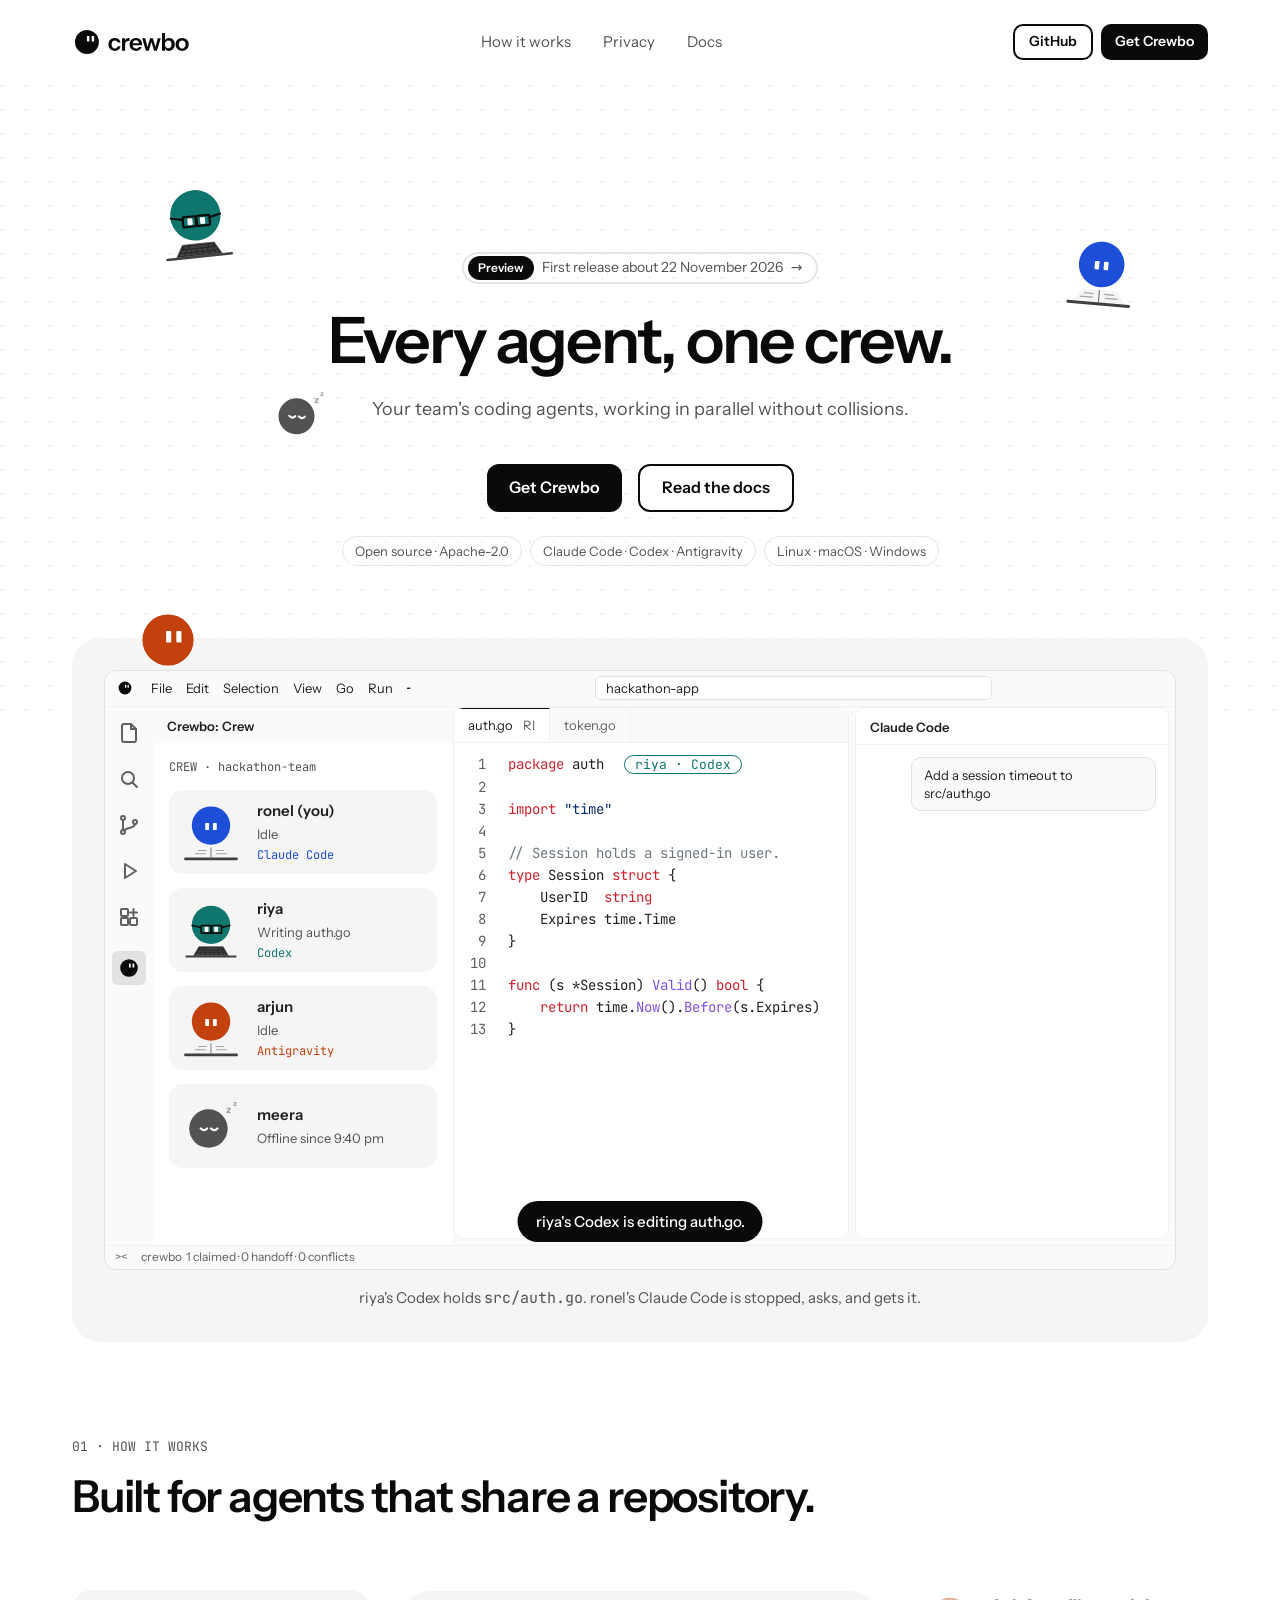
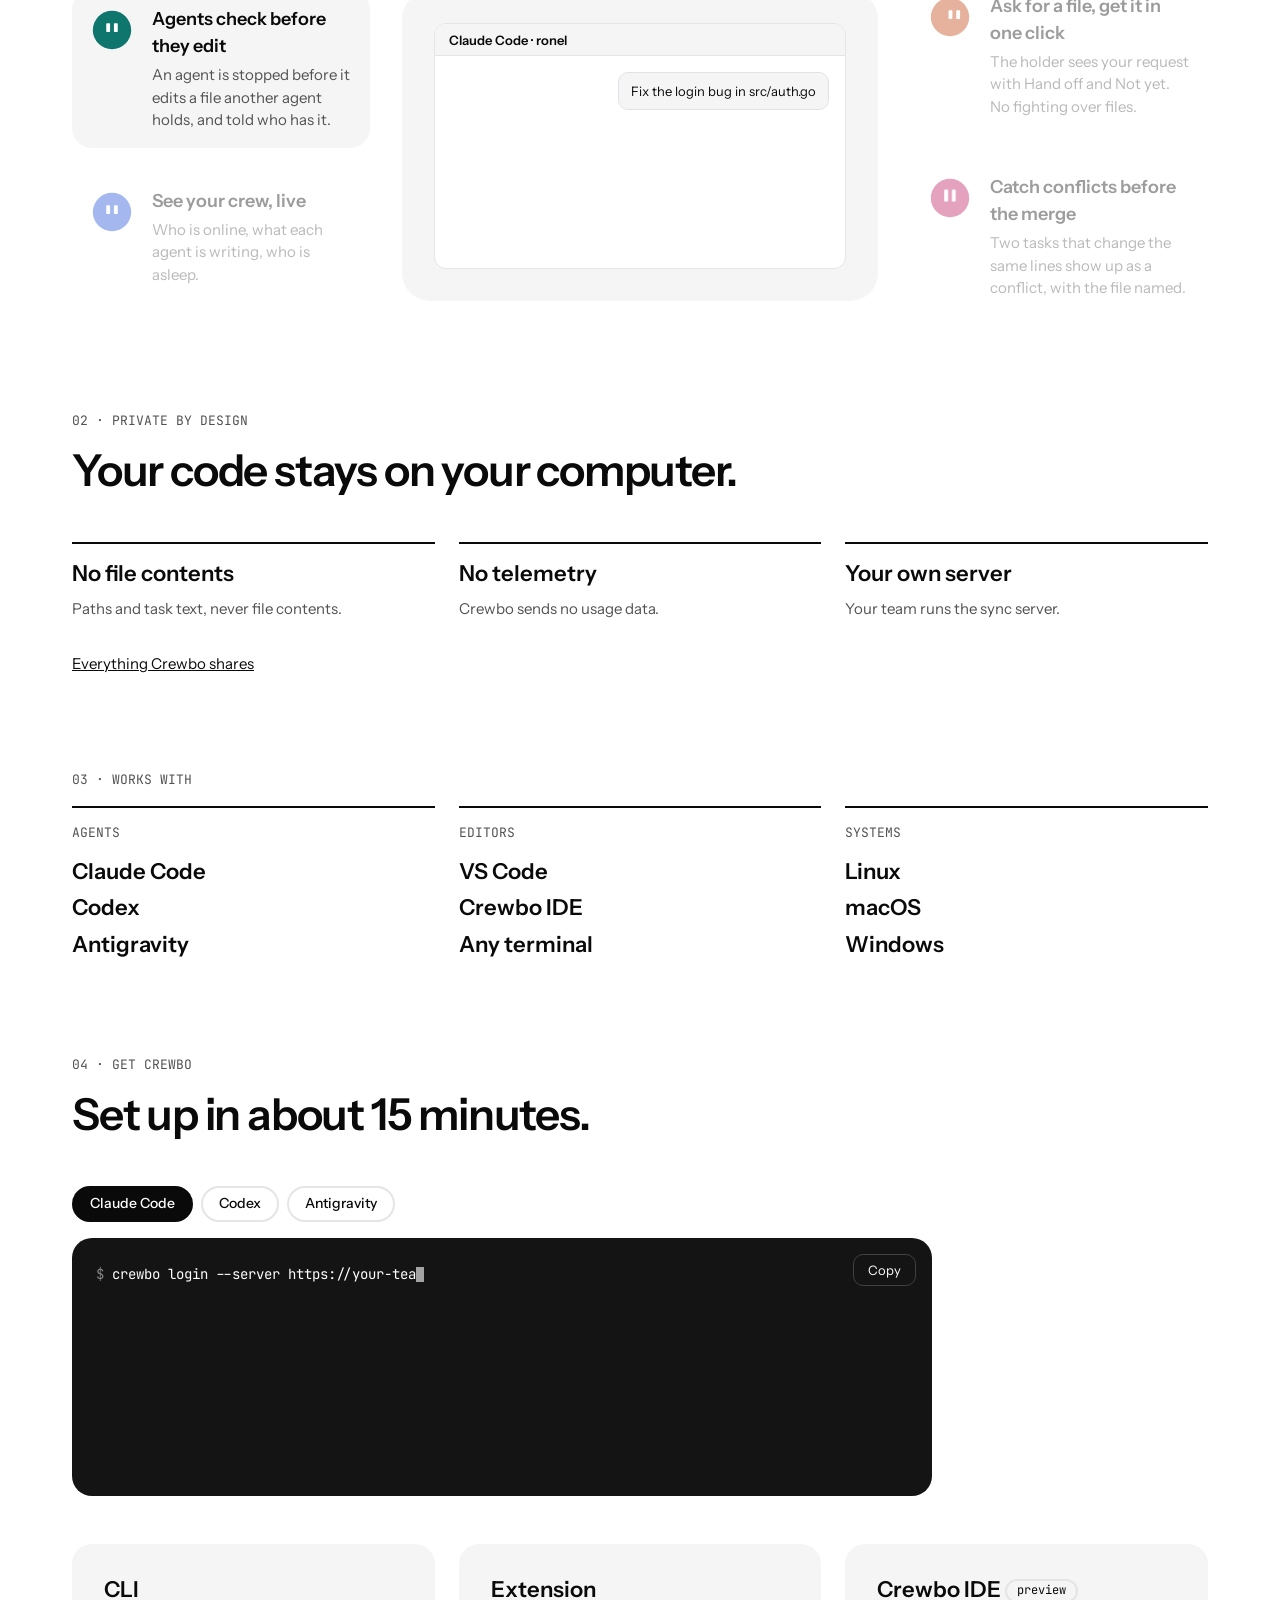
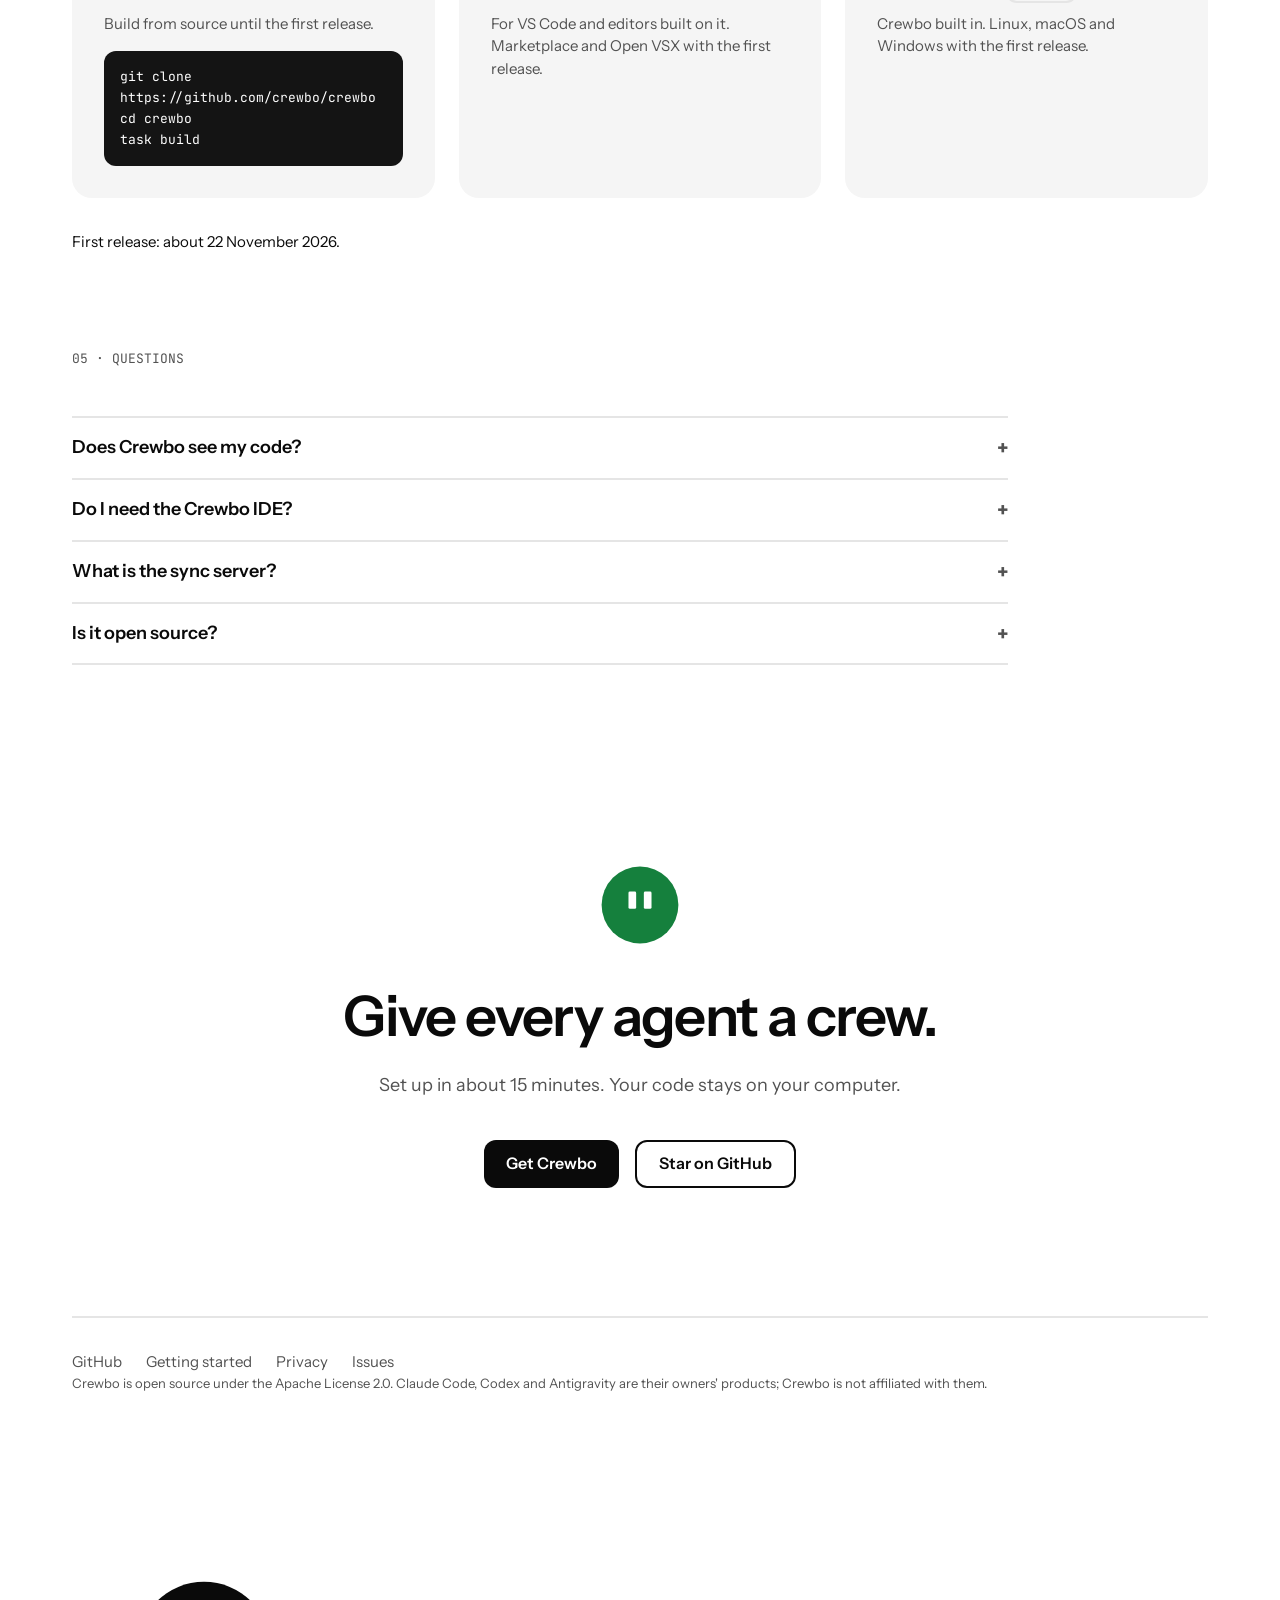
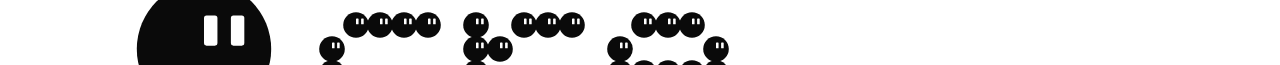
==== commit 11e54281: "feat(page): YC-style hero framing, a closing call to action, and a rising footer Ronel said the foot" ====
--- a/index.html
+++ b/index.html
@@ -29,10 +29,13 @@
   </a>
   <nav aria-label="Main">
     <a href="#how">How it works</a>
-    <a href="#get">Get Crewbo</a>
+    <a href="#private">Privacy</a>
     <a href="https://github.com/crewbo/crewbo/blob/main/docs/user/getting-started.md">Docs</a>
-    <a href="https://github.com/crewbo/crewbo">GitHub</a>
   </nav>
+  <div class="nav-cta">
+    <a class="button small secondary" href="https://github.com/crewbo/crewbo">GitHub</a>
+    <a class="button small primary" href="#get">Get Crewbo</a>
+  </div>
 </header>
 
 <main id="main">
@@ -42,15 +45,20 @@
       <span class="float sticker" style="right:11%;top:150px;--r:5deg" data-scene="reading" data-color="0" data-size="76"></span>
       <span class="float sticker" style="left:21%;top:300px;--r:3deg" data-scene="offline" data-size="60"></span>
     </div>
-    <p class="eyebrow">Open source · Preview</p>
+    <a class="announce" href="https://github.com/crewbo/crewbo"><span>Preview</span>First release about 22 November 2026 <b>→</b></a>
     <h1>Every agent, one crew.</h1>
     <p class="lede">Your team's coding agents, working in parallel without collisions.</p>
     <div class="actions">
       <a class="button primary" href="#get">Get Crewbo</a>
       <a class="button secondary" href="https://github.com/crewbo/crewbo/blob/main/docs/user/getting-started.md">Read the docs</a>
     </div>
-
-    <figure class="demo" id="demo" data-step="1" aria-describedby="demo-caption">
+    <ul class="trust">
+      <li>Open source · Apache-2.0</li>
+      <li>Claude Code · Codex · Antigravity</li>
+      <li>Linux · macOS · Windows</li>
+    </ul>
+
+    <figure class="demo frame" id="demo" data-step="1" aria-describedby="demo-caption">
       <span class="peek" data-face="nearby" data-color="3" data-size="64" aria-hidden="true"></span>
       <div class="ide" aria-hidden="true">
         <div class="titlebar">
@@ -114,7 +122,7 @@
         <button class="how-item" type="button" data-pick="claims"><span class="bo-slot" data-state="working" data-color="1" data-size="48"></span><span class="how-text"><b>Agents check before they edit</b><span>An agent is stopped before it edits a file another agent holds, and told who has it.</span></span></button>
         <button class="how-item" type="button" data-pick="crew"><span class="bo-slot" data-state="idle" data-color="0" data-size="48"></span><span class="how-text"><b>See your crew, live</b><span>Who is online, what each agent is writing, who is asleep.</span></span></button>
       </div>
-      <div class="how-stage">
+      <div class="how-stage frame">
       <div class="clip stage-clip" data-clip="claims" aria-hidden="true">
         <div class="clip-bar">Claude Code · ronel</div>
         <div class="clip-body">
@@ -234,6 +242,15 @@
       <details><summary>Is it open source?</summary><p>Yes: Apache-2.0, with the sync server under AGPL-3.0.</p></details>
     </div>
   </section>
+  <section class="closing" id="start">
+    <span class="closing-bo" data-face="idle" data-color="2" data-size="96" aria-hidden="true"></span>
+    <h2>Give every agent a crew.</h2>
+    <p class="lede">Set up in about 15 minutes. Your code stays on your computer.</p>
+    <div class="actions">
+      <a class="button primary" href="#get">Get Crewbo</a>
+      <a class="button secondary" href="https://github.com/crewbo/crewbo">Star on GitHub</a>
+    </div>
+  </section>
 </main>
 
 <footer>
@@ -245,7 +262,7 @@
   </div>
   <p class="fine">Crewbo is open source under the Apache License 2.0. Claude Code, Codex and Antigravity are their owners' products; Crewbo is not affiliated with them.</p>
   <a class="foot-brand" id="footbrand" href="#top" aria-label="Crewbo, back to the top">
-    <img class="foot-mark" src="brand/assets/svg/logo/mark-black.svg" alt="" width="112" height="112" draggable="false">
+    <span class="foot-mark" aria-hidden="true"><img class="as-mark" src="brand/assets/svg/logo/mark-black.svg" alt="" width="168" height="168" draggable="false"><span class="as-bo"></span></span>
     <span class="bo-word" id="boword" aria-hidden="true"></span>
   </a>
 </footer>
--- a/site.css
+++ b/site.css
@@ -39,7 +39,9 @@
 /* Navigation */
 .nav { display: flex; align-items: center; justify-content: space-between; gap: var(--cb-space-3); max-width: 1440px; margin: 0 auto; padding: var(--cb-space-3) var(--gutter); }
 .brand img { display: block; height: 30px; width: auto; }
-.nav nav { display: flex; gap: var(--cb-space-3); font-size: 15px; }
+.nav nav { display: flex; gap: var(--cb-space-4); font-size: 15px; margin: 0 auto; }
+.nav-cta { display: flex; gap: var(--cb-space-1); }
+.button.small { height: 36px; padding: 0 14px; font-size: 14px; border-radius: var(--cb-radius-controlSm); }
 .nav nav a { text-decoration: none; color: var(--muted); }
 .nav nav a:hover { color: var(--fg); }
 
@@ -174,7 +176,8 @@
 @media (max-width: 720px) {
   :root { --gutter: var(--cb-space-2); }
   body { font-size: 16px; }
-  .nav nav a:not([href^="https"]) { display: none; }
+  .nav nav { display: none; }
+  .nav-cta .secondary { display: none; }
   /* type.h2 for both; phone sizes are an open question for the brand */
   h1 { font-size: 44px; letter-spacing: -1.2px; }
   main > section + section { margin-top: var(--cb-space-12); }
@@ -227,7 +230,7 @@
   .terminal .cursor { display: none; }
 }
 
-.clip { border: 1px solid var(--cb-color-gray-200); border-radius: 12px; overflow: hidden; background: var(--cb-color-paper); min-height: 300px; display: flex; flex-direction: column; }
+.clip { border: 1px solid var(--cb-color-gray-200); border-radius: 12px; overflow: hidden; background: var(--cb-color-paper); display: flex; flex-direction: column; }
 .clip-bar { height: 32px; display: flex; align-items: center; padding: 0 14px; background: var(--cb-color-gray-100); border-bottom: 1px solid var(--cb-color-gray-200); font-size: 13px; font-weight: 600; }
 .clip-body { flex: 1; padding: var(--cb-space-2); display: flex; flex-direction: column; gap: 10px; font-size: 13px; position: relative; }
 .clip-body .msg.you { align-self: flex-end; padding: 8px 12px; background: var(--cb-color-gray-100); border-radius: 10px; margin: 0; }
@@ -301,22 +304,47 @@
 .how-text { display: flex; flex-direction: column; gap: var(--cb-space-half); font-size: 15px; line-height: 1.5; }
 .how-text b { font-size: 18px; font-weight: 600; }
 .how-text span { color: var(--muted); }
-.how-stage { position: relative; min-height: 440px; }
-.stage-clip { position: absolute; inset: 0; opacity: 0; transform: translateY(8px) scale(0.98); transition: opacity var(--slow) var(--ease), transform var(--slow) var(--ease); }
-.stage-clip.active { opacity: 1; transform: none; }
+.how-stage { display: grid; align-items: start; box-sizing: content-box; transition: height var(--slow) var(--ease); overflow: hidden; }
+.how-stage > .stage-clip { grid-area: 1 / 1; }
+.stage-clip { position: relative; opacity: 0; pointer-events: none; transform: translateY(8px) scale(0.98); transition: opacity var(--slow) var(--ease), transform var(--slow) var(--ease); }
+.stage-clip.active { opacity: 1; transform: none; pointer-events: auto; }
 
 
 /* Footer brand (Ronel's idea): the mark beside "crewbo" spelled in the
-   mark, only the top half showing at the page's bottom edge; hovering
-   raises the whole row and the marks bob once (bo.css's merged bob). */
-.foot-brand { display: flex; align-items: flex-end; justify-content: center; gap: var(--cb-space-4); height: 120px; margin-top: var(--cb-space-9); overflow: hidden; text-decoration: none; transition: height 600ms var(--ease); }
-.foot-brand > * { transform: translateY(48%); transition: transform 600ms var(--ease); }
-.foot-brand:hover, .foot-brand:focus-visible { height: 220px; }
-.foot-brand:hover > *, .foot-brand:focus-visible > * { transform: none; }
-.foot-mark { width: 112px; height: 112px; flex: none; }
-.bo-word { margin: 0; }
+   mark. At rest only the top half shows at the page's bottom edge; on
+   hover the row slides up into view and the main mark turns into Bo for
+   one bob (bo.css's merged state). The frame keeps its height, so the
+   page never grows. */
+.foot-brand { display: flex; align-items: flex-start; justify-content: center; gap: var(--cb-space-4); height: 200px; margin-top: var(--cb-space-9); overflow: hidden; text-decoration: none; }
+.foot-brand > * { transform: translateY(100px); transition: transform 700ms var(--ease); }
+.foot-brand:hover > *, .foot-brand:focus-visible > * { transform: translateY(16px); }
+.foot-mark { position: relative; width: 168px; height: 168px; flex: none; }
+.foot-mark > * { position: absolute; inset: 0; transition: opacity 400ms var(--ease), transform 700ms var(--ease); }
+.foot-mark .as-bo { opacity: 0; transform: scale(0.9); }
+.foot-brand:hover .foot-mark .as-mark { opacity: 0; transform: scale(1.1); }
+.foot-brand:hover .foot-mark .as-bo { opacity: 1; transform: scale(1.12); }
 .bo-word span { transition: transform var(--slow) var(--ease); }
 .bo-word span:hover { transform: scale(1.25); }
 @media (max-width: 1199px) { .foot-brand { height: auto; justify-content: flex-start; } .foot-brand > * { transform: none; } .foot-mark { width: 56px; height: 56px; } }
 @media (prefers-reduced-motion: reduce) { .float, .float:hover, .stage-clip, .subtitle, .how-item, .bo-word span, .foot-brand, .foot-brand > * { transition: none; } .float:hover { transform: translate(var(--x, 0), var(--y, 0)); } }
 @media (max-width: 720px) { .peek { display: none; } .subtitle { position: static; transform: none; margin: var(--cb-space-2) auto 0; display: block; width: fit-content; } }
+
+/* YC-style pieces: an announcement pill, a trust row, product shots in a
+   soft frame, and a closing call to action */
+.announce { display: inline-flex; align-items: center; gap: var(--cb-space-1); height: 32px; padding: 0 14px 0 4px; margin-top: var(--cb-space-9); border: var(--cb-border-width) solid var(--cb-color-gray-200); border-radius: var(--cb-radius-pill); font-size: 14px; color: var(--muted); text-decoration: none; position: relative; z-index: 2; transition: border-color var(--slow) var(--ease); }
+.announce span { height: 24px; display: inline-flex; align-items: center; padding: 0 10px; border-radius: var(--cb-radius-pill); background: var(--cb-color-ink); color: var(--cb-color-paper); font-size: 12px; font-weight: 600; }
+.announce b { font-weight: 400; transition: transform var(--slow) var(--ease); }
+.announce:hover { border-color: var(--cb-color-ink); }
+.announce:hover b { transform: translateX(3px); }
+.hero > h1 { margin-top: var(--cb-space-3); }
+.trust { display: flex; flex-wrap: wrap; justify-content: center; gap: var(--cb-space-1); list-style: none; padding: 0; margin: var(--cb-space-3) 0 0; position: relative; z-index: 2; }
+.trust li { height: 30px; display: inline-flex; align-items: center; padding: 0 12px; border: 1px solid var(--cb-color-gray-200); border-radius: var(--cb-radius-pill); font-size: 13px; color: var(--muted); }
+.frame { padding: var(--cb-space-4); border-radius: calc(var(--cb-radius-card) + 8px); background: var(--cb-color-gray-100); }
+.demo.frame { margin-top: var(--cb-space-9); }
+.demo.frame .peek { top: -30px; left: 64px; }
+.demo.frame .subtitle { bottom: 100px; }
+.closing { text-align: center; padding: var(--cb-space-12) var(--gutter) 0; }
+.closing h2 { margin: var(--cb-space-3) auto 0; font-size: 56px; letter-spacing: -1.6px; }
+.closing .lede { margin-left: auto; margin-right: auto; }
+.hero > .eyebrow { display: none; }
+@media (max-width: 720px) { .frame { padding: var(--cb-space-1); } .closing h2 { font-size: 44px; letter-spacing: -1.2px; } }
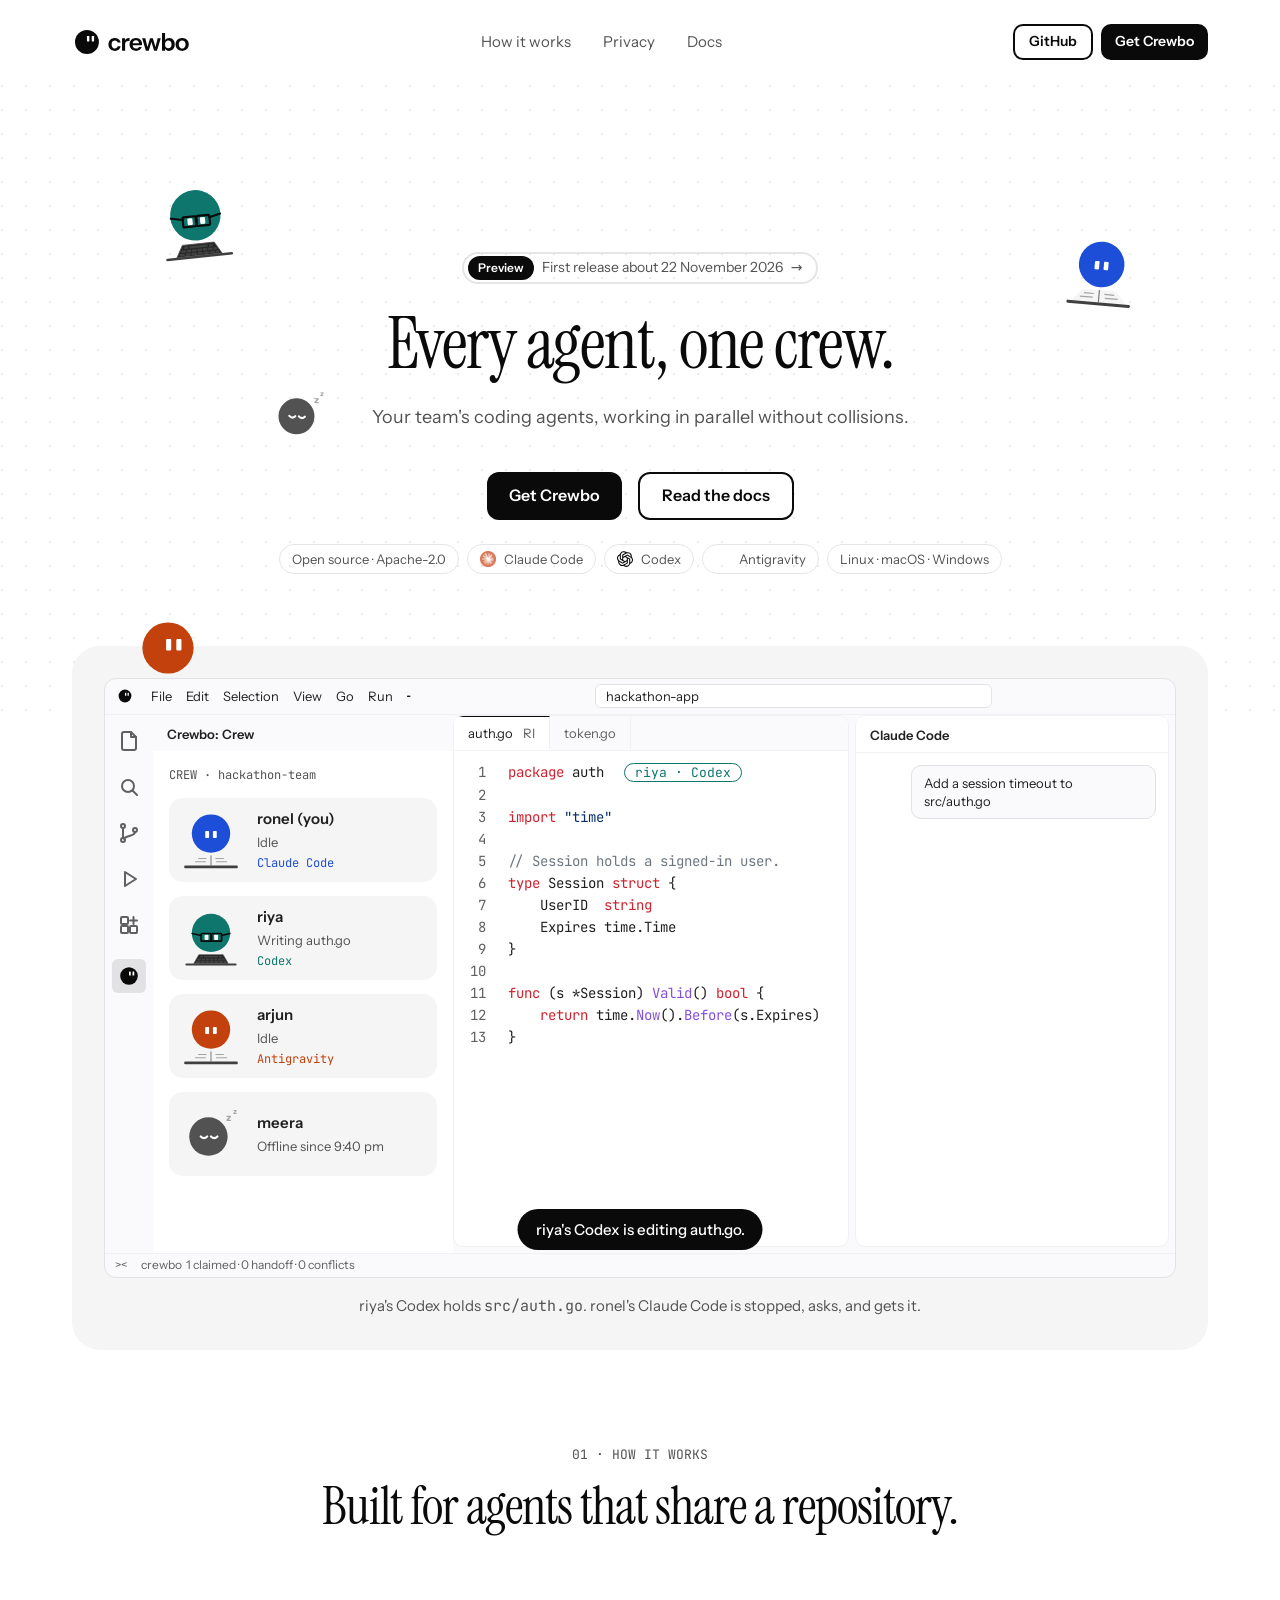
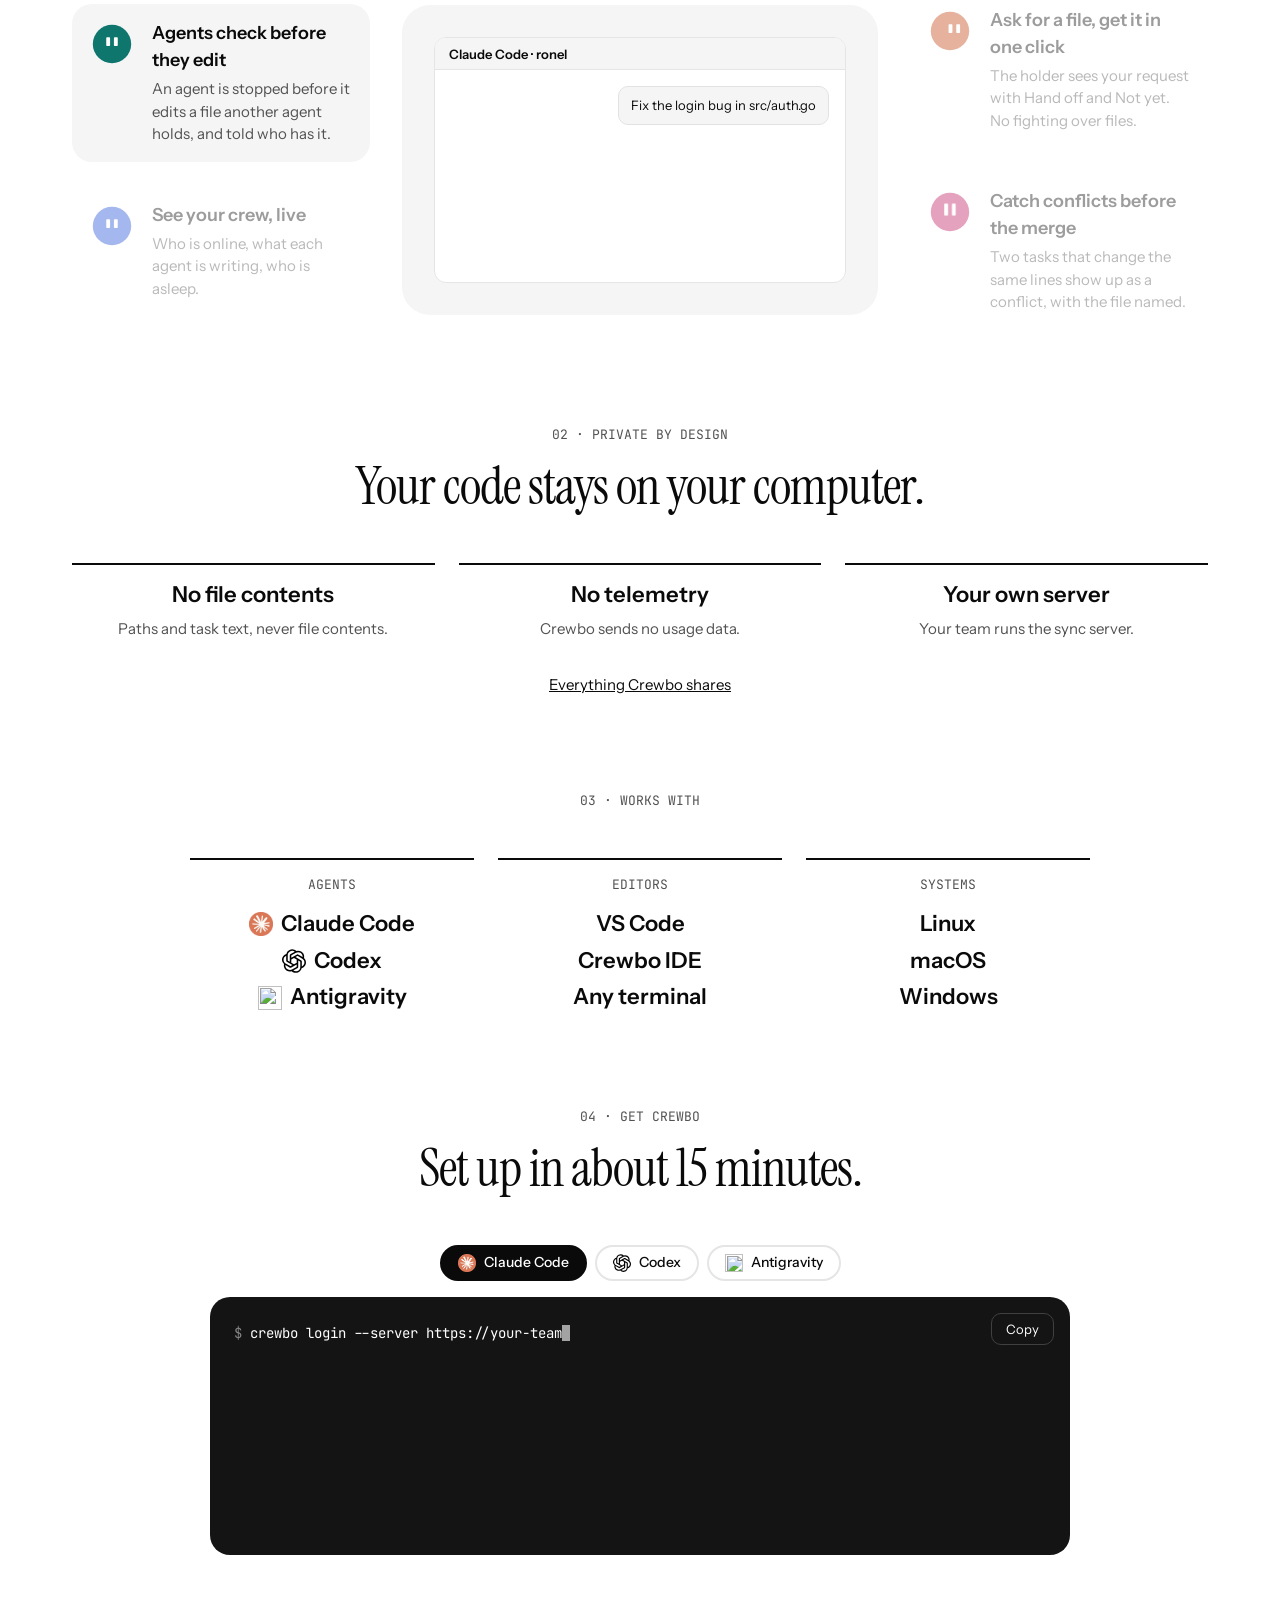
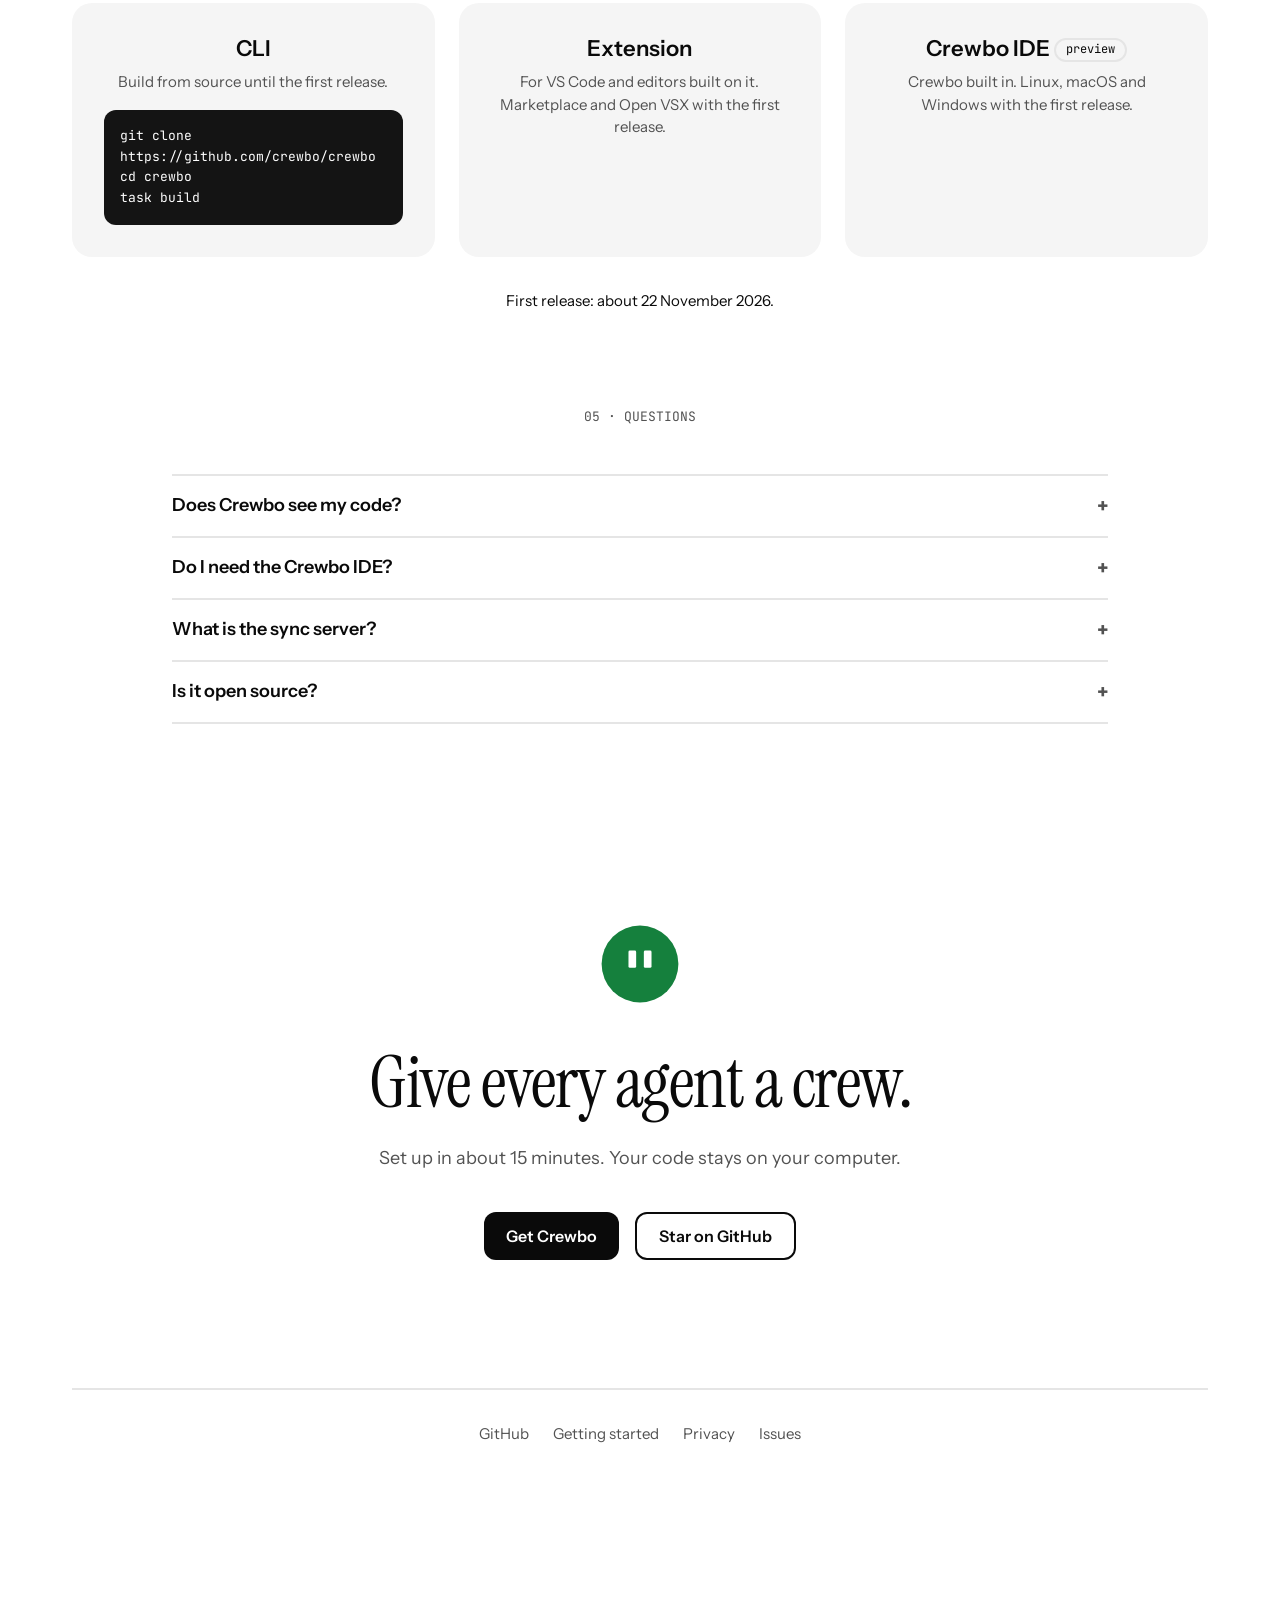
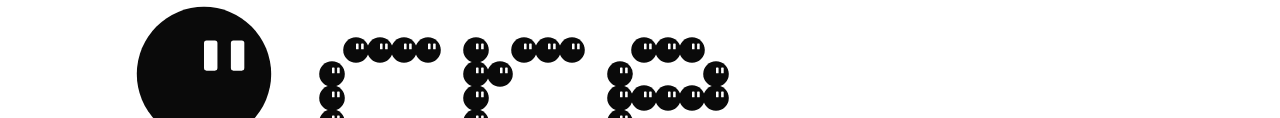
==== commit 1bcb5d23: "feat(page): serif headlines, agent logos, centred sections, a fuller footer Ronel asked for a displa" ====
--- a/index.html
+++ b/index.html
@@ -54,7 +54,9 @@
     </div>
     <ul class="trust">
       <li>Open source · Apache-2.0</li>
-      <li>Claude Code · Codex · Antigravity</li>
+      <li><img src="assets/agents/claude-code.png" alt="" width="16" height="16">Claude Code</li>
+      <li><img src="assets/agents/codex.svg" alt="" width="16" height="16">Codex</li>
+      <li><img src="assets/agents/antigravity.svg" alt="" width="16" height="16">Antigravity</li>
       <li>Linux · macOS · Windows</li>
     </ul>
 
@@ -179,7 +181,7 @@
   <section id="works">
     <p class="eyebrow">03 · Works with</p>
     <div class="matrix">
-      <div><p class="eyebrow">Agents</p><p>Claude Code</p><p>Codex</p><p>Antigravity</p></div>
+      <div><p class="eyebrow">Agents</p><p><img src="assets/agents/claude-code.png" alt="" width="24" height="24">Claude Code</p><p><img src="assets/agents/codex.svg" alt="" width="24" height="24">Codex</p><p><img src="assets/agents/antigravity.svg" alt="" width="24" height="24">Antigravity</p></div>
       <div><p class="eyebrow">Editors</p><p>VS Code</p><p>Crewbo IDE</p><p>Any terminal</p></div>
       <div><p class="eyebrow">Systems</p><p>Linux</p><p>macOS</p><p>Windows</p></div>
     </div>
@@ -190,9 +192,9 @@
     <h2>Set up in about 15 minutes.</h2>
     <div class="setup" id="setup">
       <div class="agents" role="tablist" aria-label="Your agent">
-        <button role="tab" aria-selected="true" aria-controls="cmd" data-agent="claude">Claude Code</button>
-        <button role="tab" aria-selected="false" aria-controls="cmd" data-agent="codex">Codex</button>
-        <button role="tab" aria-selected="false" aria-controls="cmd" data-agent="antigravity">Antigravity</button>
+        <button role="tab" aria-selected="true" aria-controls="cmd" data-agent="claude"><img src="assets/agents/claude-code.png" alt="" width="18" height="18">Claude Code</button>
+        <button role="tab" aria-selected="false" aria-controls="cmd" data-agent="codex"><img src="assets/agents/codex.svg" alt="" width="18" height="18">Codex</button>
+        <button role="tab" aria-selected="false" aria-controls="cmd" data-agent="antigravity"><img src="assets/agents/antigravity.svg" alt="" width="18" height="18">Antigravity</button>
       </div>
       <div class="terminal" id="cmd" role="tabpanel">
         <button class="copy" type="button" data-copy>Copy</button>
@@ -260,7 +262,6 @@
     <a href="https://github.com/crewbo/crewbo/blob/main/docs/user/privacy.md">Privacy</a>
     <a href="https://github.com/crewbo/crewbo/issues">Issues</a>
   </div>
-  <p class="fine">Crewbo is open source under the Apache License 2.0. Claude Code, Codex and Antigravity are their owners' products; Crewbo is not affiliated with them.</p>
   <a class="foot-brand" id="footbrand" href="#top" aria-label="Crewbo, back to the top">
     <span class="foot-mark" aria-hidden="true"><img class="as-mark" src="brand/assets/svg/logo/mark-black.svg" alt="" width="168" height="168" draggable="false"><span class="as-bo"></span></span>
     <span class="bo-word" id="boword" aria-hidden="true"></span>
--- a/brand/tokens/tokens.css
+++ b/brand/tokens/tokens.css
@@ -50,6 +50,7 @@
   --cb-color-prop-pageShade: #C7C7C7;
   --cb-font-family-sans: "Instrument Sans", ui-sans-serif, system-ui, sans-serif;
   --cb-font-family-mono: "JetBrains Mono", ui-monospace, SFMono-Regular, Menlo, monospace;
+  --cb-font-family-display: "Instrument Serif", ui-serif, Georgia, serif;
   --cb-font-weight-regular: 400;
   --cb-font-weight-medium: 500;
   --cb-font-weight-semibold: 600;
@@ -102,7 +103,8 @@
   --cb-size-logo-lockupMin: 80px;
 }
 
-.cb-type-display { font-family: var(--cb-font-family-sans); font-weight: 600; font-size: 64px; line-height: 1; letter-spacing: -2px; }
+.cb-type-display { font-family: var(--cb-font-family-display); font-weight: 400; font-size: 72px; line-height: 1; letter-spacing: -1.5px; }
+.cb-type-displayH2 { font-family: var(--cb-font-family-display); font-weight: 400; font-size: 52px; line-height: 1.05; letter-spacing: -1px; }
 .cb-type-h1 { font-family: var(--cb-font-family-sans); font-weight: 600; font-size: 56px; line-height: 1.05; letter-spacing: -1.6px; }
 .cb-type-h2 { font-family: var(--cb-font-family-sans); font-weight: 600; font-size: 44px; line-height: 1.1; letter-spacing: -1.2px; }
 .cb-type-h3 { font-family: var(--cb-font-family-sans); font-weight: 600; font-size: 22px; line-height: 1.3; letter-spacing: 0px; }
--- a/site.css
+++ b/site.css
@@ -5,6 +5,7 @@
 @font-face { font-family: 'Instrument Sans'; font-weight: 500; font-display: swap; src: url(brand/assets/fonts/instrument-sans-latin-500-normal.woff2) format('woff2'); }
 @font-face { font-family: 'Instrument Sans'; font-weight: 600; font-display: swap; src: url(brand/assets/fonts/instrument-sans-latin-600-normal.woff2) format('woff2'); }
 @font-face { font-family: 'Instrument Sans'; font-weight: 700; font-display: swap; src: url(brand/assets/fonts/instrument-sans-latin-700-normal.woff2) format('woff2'); }
+@font-face { font-family: 'Instrument Serif'; font-weight: 400; font-display: swap; src: url(brand/assets/fonts/instrument-serif-latin-400-normal.woff2) format('woff2'); }
 @font-face { font-family: 'JetBrains Mono'; font-weight: 400; font-display: swap; src: url(brand/assets/fonts/jetbrains-mono-latin-400-normal.woff2) format('woff2'); }
 @font-face { font-family: 'JetBrains Mono'; font-weight: 500; font-display: swap; src: url(brand/assets/fonts/jetbrains-mono-latin-500-normal.woff2) format('woff2'); }
 
@@ -49,8 +50,9 @@
 main > section, footer { max-width: 1440px; margin: 0 auto; padding: 0 var(--gutter); }
 main > section + section { margin-top: var(--cb-space-12); }
 .eyebrow { font-family: var(--cb-font-family-mono); font-size: 13px; line-height: 1.4; text-transform: uppercase; color: var(--eyebrow); margin: 0 0 var(--cb-space-2); }
-h1 { font-size: 64px; line-height: 1; letter-spacing: -2px; font-weight: 600; margin: 0; }
-h2 { font-size: 44px; line-height: 1.1; letter-spacing: -1.2px; font-weight: 600; margin: 0; max-width: 18em; }
+/* Headlines: type.display and type.displayH2 (BDR-022) */
+h1 { font-family: var(--cb-font-family-display); font-size: 72px; line-height: 1; letter-spacing: -1.5px; font-weight: 400; margin: 0; }
+h2 { font-family: var(--cb-font-family-display); font-size: 52px; line-height: 1.05; letter-spacing: -1px; font-weight: 400; margin: 0 auto; max-width: 18em; }
 h3 { font-size: 22px; line-height: 1.3; font-weight: 600; margin: 0 0 var(--cb-space-1); }
 .intro, .lede { color: var(--muted); max-width: 40em; margin: var(--cb-space-3) 0 0; }
 .more { margin: var(--cb-space-4) 0 0; font-size: 15px; }
@@ -165,7 +167,6 @@
 footer .links { display: flex; flex-wrap: wrap; gap: var(--cb-space-3); font-size: 15px; padding-top: var(--cb-space-4); border-top: var(--cb-border-width) solid var(--line); }
 footer .links a { color: var(--muted); text-decoration: none; }
 footer .links a:hover { color: var(--fg); }
-.fine { font-size: 13px; color: var(--eyebrow); margin: 0; }
 
 /* Tablet */
 @media (max-width: 1100px) {
@@ -178,8 +179,9 @@
   body { font-size: 16px; }
   .nav nav { display: none; }
   .nav-cta .secondary { display: none; }
-  /* type.h2 for both; phone sizes are an open question for the brand */
-  h1 { font-size: 44px; letter-spacing: -1.2px; }
+  /* phone sizes are an open question for the brand */
+  h1, .closing h2 { font-size: 52px; letter-spacing: -1px; }
+  h2 { font-size: 44px; letter-spacing: -0.8px; }
   main > section + section { margin-top: var(--cb-space-12); }
   .hero { padding-top: var(--cb-space-6); }
   .ide { height: auto; grid-template-columns: minmax(0, 1fr); grid-template-rows: 36px auto auto auto 24px; grid-template-areas: "title" "editor" "agentbar" "sidebar" "status"; }
@@ -316,7 +318,7 @@
    one bob (bo.css's merged state). The frame keeps its height, so the
    page never grows. */
 .foot-brand { display: flex; align-items: flex-start; justify-content: center; gap: var(--cb-space-4); height: 200px; margin-top: var(--cb-space-9); overflow: hidden; text-decoration: none; }
-.foot-brand > * { transform: translateY(100px); transition: transform 700ms var(--ease); }
+.foot-brand > * { transform: translateY(72px); transition: transform 700ms var(--ease); }
 .foot-brand:hover > *, .foot-brand:focus-visible > * { transform: translateY(16px); }
 .foot-mark { position: relative; width: 168px; height: 168px; flex: none; }
 .foot-mark > * { position: absolute; inset: 0; transition: opacity 400ms var(--ease), transform 700ms var(--ease); }
@@ -344,7 +346,26 @@
 .demo.frame .peek { top: -30px; left: 64px; }
 .demo.frame .subtitle { bottom: 100px; }
 .closing { text-align: center; padding: var(--cb-space-12) var(--gutter) 0; }
-.closing h2 { margin: var(--cb-space-3) auto 0; font-size: 56px; letter-spacing: -1.6px; }
+.closing h2 { margin: var(--cb-space-3) auto 0; font-size: 72px; letter-spacing: -1.5px; }
 .closing .lede { margin-left: auto; margin-right: auto; }
 .hero > .eyebrow { display: none; }
-@media (max-width: 720px) { .frame { padding: var(--cb-space-1); } .closing h2 { font-size: 44px; letter-spacing: -1.2px; } }
+@media (max-width: 720px) { .frame { padding: var(--cb-space-1); } }
+
+/* Centred layout, as on the references: section heads, intros and rows */
+main > section:not(.hero) > .eyebrow, main > section:not(.hero) > h2, main > section:not(.hero) > .intro, main > section:not(.hero) > .more { text-align: center; margin-left: auto; margin-right: auto; }
+.facts { text-align: center; }
+.matrix { text-align: center; max-width: 900px; margin: var(--cb-space-6) auto 0; }
+.matrix .eyebrow { text-align: center; }
+.cards { text-align: center; }
+.cards pre { text-align: left; }
+.setup { margin: var(--cb-space-6) auto 0; }
+.agents { justify-content: center; }
+.faq { margin-left: auto; margin-right: auto; }
+footer .links { justify-content: center; }
+
+/* Agent logos (assets/agents, their owners' marks) */
+.trust li img, .agents button img { width: 16px; height: 16px; margin-right: var(--cb-space-1); }
+.agents button { display: inline-flex; align-items: center; }
+.agents button img { width: 18px; height: 18px; }
+.matrix p:not(.eyebrow) { display: flex; align-items: center; justify-content: center; gap: var(--cb-space-1); }
+.matrix p img { width: 24px; height: 24px; }
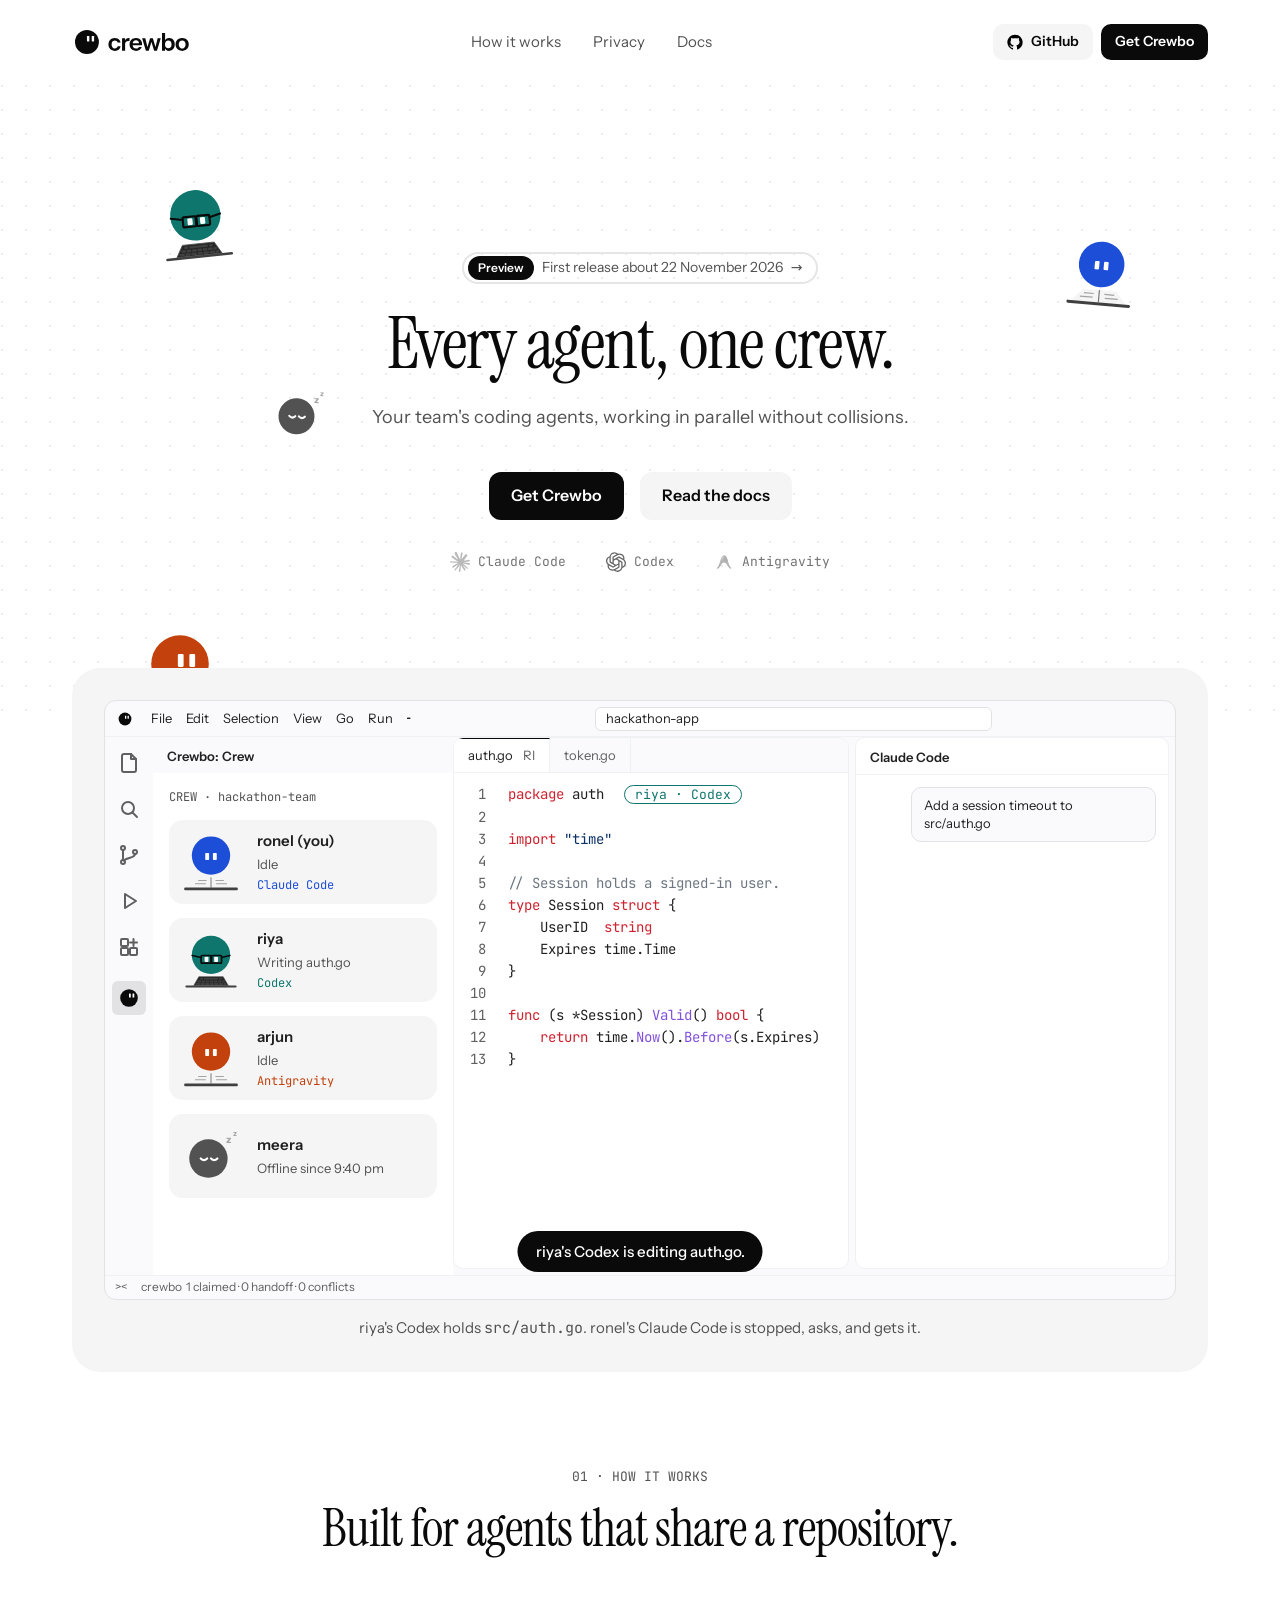
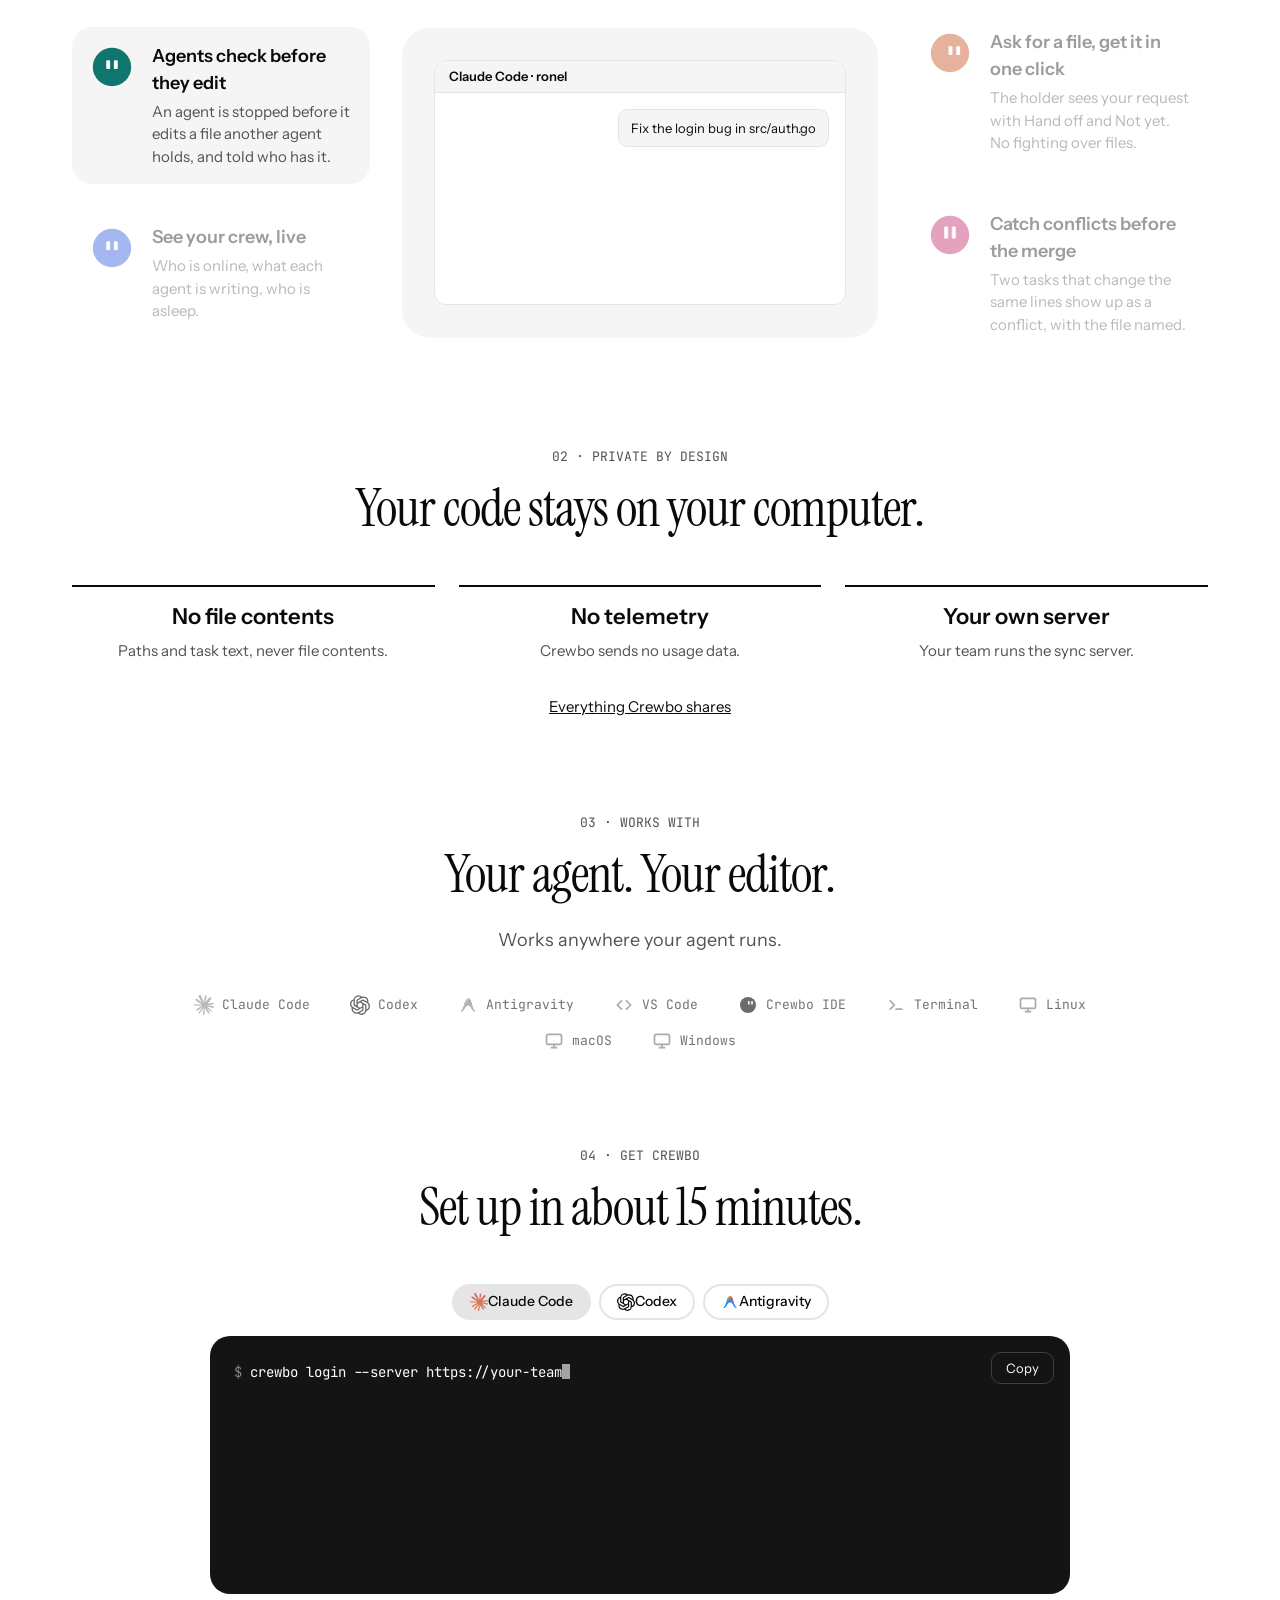
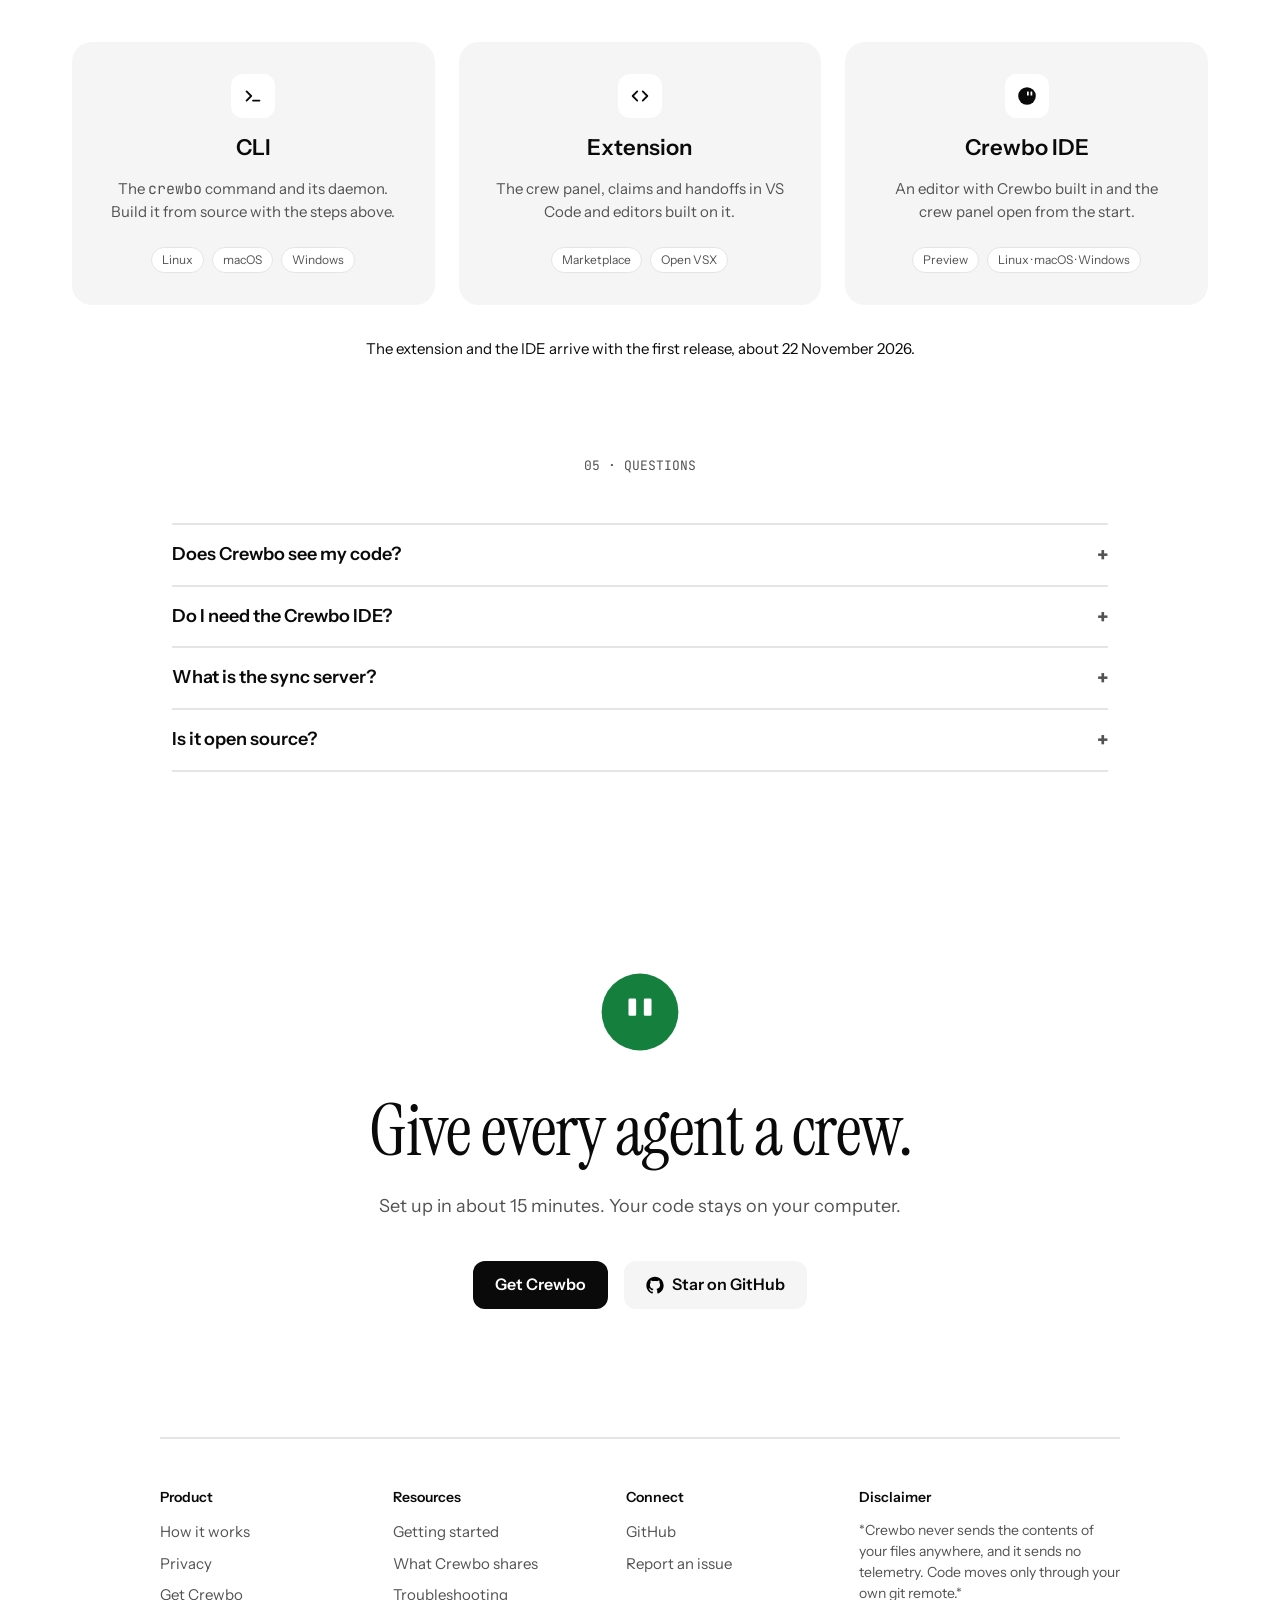
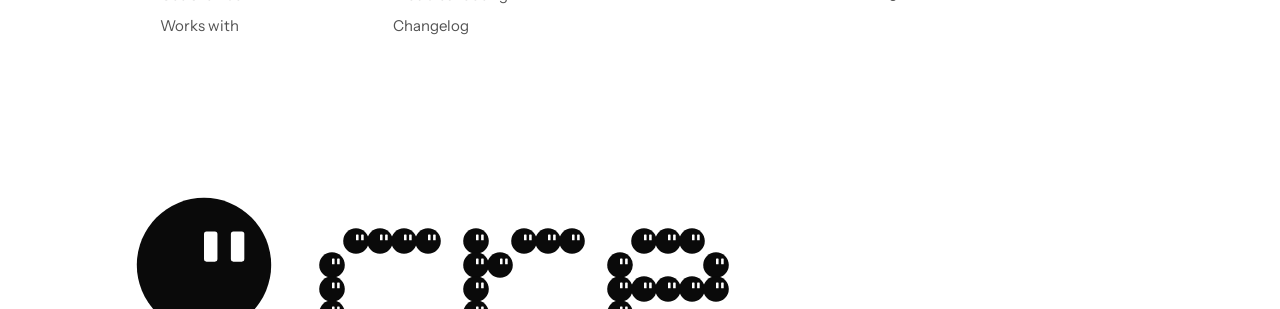
==== commit 3ed96826: "feat(page): Conifer-style logo strips, doc pages on the site, footer columns Ronel asked for logos w" ====
--- a/index.html
+++ b/index.html
@@ -30,10 +30,10 @@
   <nav aria-label="Main">
     <a href="#how">How it works</a>
     <a href="#private">Privacy</a>
-    <a href="https://github.com/crewbo/crewbo/blob/main/docs/user/getting-started.md">Docs</a>
+    <a href="getting-started.html">Docs</a>
   </nav>
   <div class="nav-cta">
-    <a class="button small secondary" href="https://github.com/crewbo/crewbo">GitHub</a>
+    <a class="button small soft" href="https://github.com/crewbo/crewbo"><img src="assets/icons/github.svg" alt="" width="18" height="18">GitHub</a>
     <a class="button small primary" href="#get">Get Crewbo</a>
   </div>
 </header>
@@ -50,18 +50,17 @@
     <p class="lede">Your team's coding agents, working in parallel without collisions.</p>
     <div class="actions">
       <a class="button primary" href="#get">Get Crewbo</a>
-      <a class="button secondary" href="https://github.com/crewbo/crewbo/blob/main/docs/user/getting-started.md">Read the docs</a>
-    </div>
-    <ul class="trust">
-      <li>Open source · Apache-2.0</li>
-      <li><img src="assets/agents/claude-code.png" alt="" width="16" height="16">Claude Code</li>
-      <li><img src="assets/agents/codex.svg" alt="" width="16" height="16">Codex</li>
-      <li><img src="assets/agents/antigravity.svg" alt="" width="16" height="16">Antigravity</li>
-      <li>Linux · macOS · Windows</li>
+      <a class="button soft" href="getting-started.html">Read the docs</a>
+    </div>
+    <ul class="strip hero-strip" aria-label="Works with">
+      <li><img src="assets/agents/claude-code.svg" alt="" width="20" height="20">Claude Code</li>
+      <li><img src="assets/agents/codex.svg" alt="" width="20" height="20">Codex</li>
+      <li><img src="assets/agents/antigravity.png" alt="" width="20" height="20">Antigravity</li>
     </ul>
 
+    <div class="demo-wrap">
+      <span class="peek" data-face="nearby" data-color="3" data-size="72" aria-hidden="true"></span>
     <figure class="demo frame" id="demo" data-step="1" aria-describedby="demo-caption">
-      <span class="peek" data-face="nearby" data-color="3" data-size="64" aria-hidden="true"></span>
       <div class="ide" aria-hidden="true">
         <div class="titlebar">
           <img src="brand/assets/svg/logo/mark-black.svg" alt="" width="16" height="16">
@@ -114,6 +113,7 @@
       <p class="subtitle" data-cap aria-live="off"></p>
       <figcaption id="demo-caption">riya's Codex holds <code>src/auth.go</code>. ronel's Claude Code is stopped, asks, and gets it.</figcaption>
     </figure>
+    </div>
   </section>
 
   <section id="how">
@@ -180,11 +180,19 @@
 
   <section id="works">
     <p class="eyebrow">03 · Works with</p>
-    <div class="matrix">
-      <div><p class="eyebrow">Agents</p><p><img src="assets/agents/claude-code.png" alt="" width="24" height="24">Claude Code</p><p><img src="assets/agents/codex.svg" alt="" width="24" height="24">Codex</p><p><img src="assets/agents/antigravity.svg" alt="" width="24" height="24">Antigravity</p></div>
-      <div><p class="eyebrow">Editors</p><p>VS Code</p><p>Crewbo IDE</p><p>Any terminal</p></div>
-      <div><p class="eyebrow">Systems</p><p>Linux</p><p>macOS</p><p>Windows</p></div>
-    </div>
+    <h2>Your agent. Your editor.</h2>
+    <p class="intro">Works anywhere your agent runs.</p>
+    <ul class="strip">
+      <li><img src="assets/agents/claude-code.svg" alt="" width="20" height="20">Claude Code</li>
+      <li><img src="assets/agents/codex.svg" alt="" width="20" height="20">Codex</li>
+      <li><img src="assets/agents/antigravity.png" alt="" width="20" height="20">Antigravity</li>
+      <li><svg viewBox="0 0 24 24" width="20" height="20"><path d="M9 7l-5 5 5 5M15 7l5 5-5 5"/></svg>VS Code</li>
+      <li><img src="brand/assets/svg/logo/mark-black.svg" alt="" width="20" height="20">Crewbo IDE</li>
+      <li><svg viewBox="0 0 24 24" width="20" height="20"><path d="M5 7l5 5-5 5M12 17h7"/></svg>Terminal</li>
+      <li><svg viewBox="0 0 24 24" width="20" height="20"><rect x="3" y="4" width="18" height="12" rx="2"/><path d="M9 20h6M12 16v4"/></svg>Linux</li>
+      <li><svg viewBox="0 0 24 24" width="20" height="20"><rect x="3" y="4" width="18" height="12" rx="2"/><path d="M9 20h6M12 16v4"/></svg>macOS</li>
+      <li><svg viewBox="0 0 24 24" width="20" height="20"><rect x="3" y="4" width="18" height="12" rx="2"/><path d="M9 20h6M12 16v4"/></svg>Windows</li>
+    </ul>
   </section>
 
   <section id="get">
@@ -192,9 +200,9 @@
     <h2>Set up in about 15 minutes.</h2>
     <div class="setup" id="setup">
       <div class="agents" role="tablist" aria-label="Your agent">
-        <button role="tab" aria-selected="true" aria-controls="cmd" data-agent="claude"><img src="assets/agents/claude-code.png" alt="" width="18" height="18">Claude Code</button>
+        <button role="tab" aria-selected="true" aria-controls="cmd" data-agent="claude"><img src="assets/agents/claude-code.svg" alt="" width="18" height="18">Claude Code</button>
         <button role="tab" aria-selected="false" aria-controls="cmd" data-agent="codex"><img src="assets/agents/codex.svg" alt="" width="18" height="18">Codex</button>
-        <button role="tab" aria-selected="false" aria-controls="cmd" data-agent="antigravity"><img src="assets/agents/antigravity.svg" alt="" width="18" height="18">Antigravity</button>
+        <button role="tab" aria-selected="false" aria-controls="cmd" data-agent="antigravity"><img src="assets/agents/antigravity.png" alt="" width="18" height="18">Antigravity</button>
       </div>
       <div class="terminal" id="cmd" role="tabpanel">
         <button class="copy" type="button" data-copy>Copy</button>
@@ -226,13 +234,11 @@
       </div>
     </div>
     <div class="cards three">
-      <article class="card"><h3>CLI</h3><p>Build from source until the first release.</p><pre><code>git clone https://github.com/crewbo/crewbo
-cd crewbo
-task build</code></pre></article>
-      <article class="card"><h3>Extension</h3><p>For VS Code and editors built on it. Marketplace and Open VSX with the first release.</p></article>
-      <article class="card"><h3>Crewbo IDE <span class="pill">preview</span></h3><p>Crewbo built in. Linux, macOS and Windows with the first release.</p></article>
-    </div>
-    <p class="more">First release: about 22 November 2026.</p>
+      <article class="card"><span class="card-ico"><svg viewBox="0 0 24 24" width="20" height="20"><path d="M5 7l5 5-5 5M12 17h7"/></svg></span><h3>CLI</h3><p>The <code>crewbo</code> command and its daemon. Build it from source with the steps above.</p><p class="chips"><span>Linux</span><span>macOS</span><span>Windows</span></p></article>
+      <article class="card"><span class="card-ico"><svg viewBox="0 0 24 24" width="20" height="20"><path d="M9 7l-5 5 5 5M15 7l5 5-5 5"/></svg></span><h3>Extension</h3><p>The crew panel, claims and handoffs in VS Code and editors built on it.</p><p class="chips"><span>Marketplace</span><span>Open VSX</span></p></article>
+      <article class="card"><span class="card-ico"><img src="brand/assets/svg/logo/mark-black.svg" alt="" width="22" height="22"></span><h3>Crewbo IDE</h3><p>An editor with Crewbo built in and the crew panel open from the start.</p><p class="chips"><span>Preview</span><span>Linux · macOS · Windows</span></p></article>
+    </div>
+    <p class="more">The extension and the IDE arrive with the first release, about 22 November 2026.</p>
   </section>
 
   <section id="faq">
@@ -250,17 +256,17 @@
     <p class="lede">Set up in about 15 minutes. Your code stays on your computer.</p>
     <div class="actions">
       <a class="button primary" href="#get">Get Crewbo</a>
-      <a class="button secondary" href="https://github.com/crewbo/crewbo">Star on GitHub</a>
+      <a class="button soft" href="https://github.com/crewbo/crewbo"><img src="assets/icons/github.svg" alt="" width="18" height="18">Star on GitHub</a>
     </div>
   </section>
 </main>
 
 <footer>
-  <div class="links">
-    <a href="https://github.com/crewbo/crewbo">GitHub</a>
-    <a href="https://github.com/crewbo/crewbo/blob/main/docs/user/getting-started.md">Getting started</a>
-    <a href="https://github.com/crewbo/crewbo/blob/main/docs/user/privacy.md">Privacy</a>
-    <a href="https://github.com/crewbo/crewbo/issues">Issues</a>
+  <div class="foot-cols">
+    <div><p class="foot-h">Product</p><a href="#how">How it works</a><a href="#private">Privacy</a><a href="#get">Get Crewbo</a><a href="#works">Works with</a></div>
+    <div><p class="foot-h">Resources</p><a href="getting-started.html">Getting started</a><a href="privacy.html">What Crewbo shares</a><a href="troubleshooting.html">Troubleshooting</a><a href="changelog.html">Changelog</a></div>
+    <div><p class="foot-h">Connect</p><a href="https://github.com/crewbo/crewbo">GitHub</a><a href="https://github.com/crewbo/crewbo/issues">Report an issue</a></div>
+    <div class="foot-note"><p class="foot-h">Disclaimer</p><p>*Crewbo never sends the contents of your files anywhere, and it sends no telemetry. Code moves only through your own git remote.*</p></div>
   </div>
   <a class="foot-brand" id="footbrand" href="#top" aria-label="Crewbo, back to the top">
     <span class="foot-mark" aria-hidden="true"><img class="as-mark" src="brand/assets/svg/logo/mark-black.svg" alt="" width="168" height="168" draggable="false"><span class="as-bo"></span></span>
--- a/site.css
+++ b/site.css
@@ -164,9 +164,6 @@
 
 /* Footer: the outlined lockup, large */
 footer { margin-top: var(--cb-space-16); padding-bottom: 0; }
-footer .links { display: flex; flex-wrap: wrap; gap: var(--cb-space-3); font-size: 15px; padding-top: var(--cb-space-4); border-top: var(--cb-border-width) solid var(--line); }
-footer .links a { color: var(--muted); text-decoration: none; }
-footer .links a:hover { color: var(--fg); }
 
 /* Tablet */
 @media (max-width: 1100px) {
@@ -191,8 +188,7 @@
   .agentbar { display: flex; }
   .code { font-size: 12px; overflow-x: auto; }
   .code i { width: 3ch; margin-right: 12px; }
-  .cards, .cards.three, .facts, .matrix { grid-template-columns: minmax(0, 1fr); }
-  .how-grid { grid-template-columns: minmax(0, 1fr); }
+  .cards, .cards.three, .facts,   .how-grid { grid-template-columns: minmax(0, 1fr); }
   .how-stage { order: -1; }
   .setup .agents { justify-content: flex-start; overflow-x: auto; }
 }
@@ -201,7 +197,7 @@
 .setup { max-width: 860px; margin: var(--cb-space-6) 0 0; text-align: left; }
 .agents { display: flex; gap: var(--cb-space-1); margin-bottom: var(--cb-space-2); }
 .agents button { height: 36px; padding: 0 var(--cb-space-2); border: var(--cb-border-width) solid var(--line); border-radius: var(--cb-radius-pill); background: var(--bg); color: var(--fg); font: inherit; font-size: 14px; font-weight: 500; cursor: pointer; }
-.agents button[aria-selected="true"] { background: var(--cb-color-ink); border-color: var(--cb-color-ink); color: var(--cb-color-paper); }
+.agents button[aria-selected="true"] { background: var(--cb-color-gray-200); border-color: var(--cb-color-gray-200); color: var(--cb-color-ink); }
 .terminal { position: relative; border-radius: var(--cb-radius-card); background: var(--cb-color-surface-dark-editor); color: var(--cb-color-paper); padding: var(--cb-space-3); }
 .terminal pre { margin: 0; font-size: 14px; line-height: 1.8; white-space: pre-wrap; overflow-wrap: anywhere; }
 .terminal pre[hidden] { display: none; }
@@ -255,9 +251,6 @@
 .note.done p { margin: 0; font-weight: 400; }
 
 /* Works with: three groups, large names */
-.matrix { display: grid; grid-template-columns: repeat(3, minmax(0, 1fr)); gap: var(--cb-space-3); }
-.matrix > div { border-top: var(--cb-border-width) solid var(--fg); padding-top: var(--cb-space-2); }
-.matrix p:not(.eyebrow) { font-size: 22px; font-weight: 600; line-height: 1.3; margin: var(--cb-space-1) 0 0; }
 
 
 /* The hero desktop (after heyclicky): Bo stickers around
@@ -292,7 +285,6 @@
 
 /* The hero film: a Bo peeking over the window, subtitles like a video */
 .demo { position: relative; }
-.peek { position: absolute; top: -58px; left: 32px; z-index: 3; }
 .subtitle { position: absolute; left: 50%; bottom: 72px; transform: translateX(-50%); z-index: 3; max-width: min(640px, 90%); margin: 0; padding: 10px 18px; border-radius: var(--cb-radius-pill); background: var(--cb-color-ink); color: var(--cb-color-paper); font-size: 15px; font-weight: 500; line-height: 1.4; text-align: center; transition: opacity var(--slow) var(--ease); }
 .subtitle.swap { opacity: 0; }
 
@@ -329,8 +321,7 @@
 .bo-word span:hover { transform: scale(1.25); }
 @media (max-width: 1199px) { .foot-brand { height: auto; justify-content: flex-start; } .foot-brand > * { transform: none; } .foot-mark { width: 56px; height: 56px; } }
 @media (prefers-reduced-motion: reduce) { .float, .float:hover, .stage-clip, .subtitle, .how-item, .bo-word span, .foot-brand, .foot-brand > * { transition: none; } .float:hover { transform: translate(var(--x, 0), var(--y, 0)); } }
-@media (max-width: 720px) { .peek { display: none; } .subtitle { position: static; transform: none; margin: var(--cb-space-2) auto 0; display: block; width: fit-content; } }
-
+@media (max-width: 720px) { .subtitle { position: static; transform: none; margin: var(--cb-space-2) auto 0; display: block; width: fit-content; } }
 /* YC-style pieces: an announcement pill, a trust row, product shots in a
    soft frame, and a closing call to action */
 .announce { display: inline-flex; align-items: center; gap: var(--cb-space-1); height: 32px; padding: 0 14px 0 4px; margin-top: var(--cb-space-9); border: var(--cb-border-width) solid var(--cb-color-gray-200); border-radius: var(--cb-radius-pill); font-size: 14px; color: var(--muted); text-decoration: none; position: relative; z-index: 2; transition: border-color var(--slow) var(--ease); }
@@ -339,11 +330,7 @@
 .announce:hover { border-color: var(--cb-color-ink); }
 .announce:hover b { transform: translateX(3px); }
 .hero > h1 { margin-top: var(--cb-space-3); }
-.trust { display: flex; flex-wrap: wrap; justify-content: center; gap: var(--cb-space-1); list-style: none; padding: 0; margin: var(--cb-space-3) 0 0; position: relative; z-index: 2; }
-.trust li { height: 30px; display: inline-flex; align-items: center; padding: 0 12px; border: 1px solid var(--cb-color-gray-200); border-radius: var(--cb-radius-pill); font-size: 13px; color: var(--muted); }
 .frame { padding: var(--cb-space-4); border-radius: calc(var(--cb-radius-card) + 8px); background: var(--cb-color-gray-100); }
-.demo.frame { margin-top: var(--cb-space-9); }
-.demo.frame .peek { top: -30px; left: 64px; }
 .demo.frame .subtitle { bottom: 100px; }
 .closing { text-align: center; padding: var(--cb-space-12) var(--gutter) 0; }
 .closing h2 { margin: var(--cb-space-3) auto 0; font-size: 72px; letter-spacing: -1.5px; }
@@ -354,18 +341,70 @@
 /* Centred layout, as on the references: section heads, intros and rows */
 main > section:not(.hero) > .eyebrow, main > section:not(.hero) > h2, main > section:not(.hero) > .intro, main > section:not(.hero) > .more { text-align: center; margin-left: auto; margin-right: auto; }
 .facts { text-align: center; }
-.matrix { text-align: center; max-width: 900px; margin: var(--cb-space-6) auto 0; }
-.matrix .eyebrow { text-align: center; }
 .cards { text-align: center; }
 .cards pre { text-align: left; }
 .setup { margin: var(--cb-space-6) auto 0; }
 .agents { justify-content: center; }
 .faq { margin-left: auto; margin-right: auto; }
-footer .links { justify-content: center; }
 
 /* Agent logos (assets/agents, their owners' marks) */
-.trust li img, .agents button img { width: 16px; height: 16px; margin-right: var(--cb-space-1); }
 .agents button { display: inline-flex; align-items: center; }
 .agents button img { width: 18px; height: 18px; }
-.matrix p:not(.eyebrow) { display: flex; align-items: center; justify-content: center; gap: var(--cb-space-1); }
-.matrix p img { width: 24px; height: 24px; }
+
+/* Soft buttons: a grey fill, no border (Ronel, after OpenTag) */
+.button.soft { gap: var(--cb-space-1); background: var(--cb-color-gray-100); color: var(--cb-color-ink); border: none; transition: background var(--slow) var(--ease); }
+.button.soft:hover { background: var(--cb-color-gray-200); }
+.button img { width: 18px; height: 18px; }
+.button.small img { width: 16px; height: 16px; }
+
+/* Logo strips (after conifer.build): icon and label, muted until hovered */
+.strip { display: flex; flex-wrap: wrap; justify-content: center; gap: var(--cb-space-2) var(--cb-space-5); list-style: none; padding: 0; margin: var(--cb-space-5) auto 0; max-width: 960px; }
+.strip li { display: inline-flex; align-items: center; gap: var(--cb-space-1); font-family: var(--cb-font-family-mono); font-size: 13px; color: var(--cb-color-gray-500); cursor: default; transition: color var(--slow) var(--ease); }
+.strip li img, .strip li svg { width: 20px; height: 20px; filter: grayscale(1); opacity: 0.6; transition: filter var(--slow) var(--ease), opacity var(--slow) var(--ease); }
+.strip li svg { fill: none; stroke: currentColor; stroke-width: 2; stroke-linecap: round; stroke-linejoin: round; filter: none; }
+.strip li:hover { color: var(--cb-color-ink); }
+.strip li:hover img, .strip li:hover svg { filter: none; opacity: 1; }
+.hero-strip { margin-top: var(--cb-space-4); position: relative; z-index: 2; }
+
+/* The Bo peeks over the frame: it sits behind it, only its top showing */
+.demo-wrap { position: relative; margin-top: var(--cb-space-12); }
+.demo-wrap .peek { position: absolute; top: -40px; left: 72px; z-index: 0; }
+.demo-wrap .demo { position: relative; z-index: 1; margin-top: 0; }
+
+/* Get Crewbo cards: icon, words, chips at the bottom so the three balance */
+.cards .card { display: flex; flex-direction: column; align-items: center; gap: var(--cb-space-1); }
+.card-ico { display: inline-flex; width: 44px; height: 44px; align-items: center; justify-content: center; border-radius: var(--cb-radius-control); background: var(--cb-color-paper); margin-bottom: var(--cb-space-1); }
+.card-ico svg { width: 22px; height: 22px; fill: none; stroke: var(--cb-color-ink); stroke-width: 2; stroke-linecap: round; stroke-linejoin: round; }
+.chips { display: flex; flex-wrap: wrap; justify-content: center; gap: var(--cb-space-1); margin-top: auto !important; padding-top: var(--cb-space-2); }
+.chips span { height: 26px; display: inline-flex; align-items: center; padding: 0 10px; border: 1px solid var(--cb-color-gray-200); border-radius: var(--cb-radius-pill); background: var(--cb-color-paper); font-size: 12px; color: var(--muted); }
+
+/* Footer columns (after heyclicky) */
+.foot-cols { display: grid; grid-template-columns: repeat(3, minmax(0, 1fr)) minmax(0, 1.3fr); gap: var(--cb-space-4); max-width: 960px; margin: 0 auto; padding-top: var(--cb-space-6); border-top: var(--cb-border-width) solid var(--line); text-align: left; }
+.foot-cols div { display: flex; flex-direction: column; gap: var(--cb-space-1); }
+.foot-h { margin: 0 0 var(--cb-space-half); font-size: 14px; font-weight: 600; color: var(--fg); }
+.foot-cols a { font-size: 15px; color: var(--muted); text-decoration: none; transition: color var(--slow) var(--ease); }
+.foot-cols a:hover { color: var(--fg); }
+.foot-note p:not(.foot-h) { margin: 0; font-size: 14px; line-height: 1.5; color: var(--muted); }
+@media (max-width: 720px) { .foot-cols { grid-template-columns: repeat(2, minmax(0, 1fr)); } .demo-wrap .peek { display: none; } }
+
+/* Doc pages (scripts/sync-docs.mjs): a readable column, tables and code */
+.doc { max-width: 760px; margin: 0 auto; padding: var(--cb-space-9) var(--gutter) 0; font-size: 16px; line-height: 1.65; }
+.doc > h1 { font-size: 56px; margin: var(--cb-space-1) 0 var(--cb-space-3); }
+.doc h2 { font-family: var(--cb-font-family-display); font-size: 36px; text-align: left; margin: var(--cb-space-7) 0 var(--cb-space-2); max-width: none; }
+.doc h3 { margin-top: var(--cb-space-4); }
+.doc p, .doc li { color: var(--cb-color-gray-800); }
+.doc a { color: var(--cb-color-ink); text-underline-offset: 3px; }
+.doc code { font-size: 0.9em; padding: 1px 5px; border-radius: 6px; background: var(--cb-color-gray-100); }
+.doc pre { padding: var(--cb-space-2); border-radius: var(--cb-radius-control); background: var(--cb-color-surface-dark-editor); color: var(--cb-color-paper); overflow-x: auto; font-size: 14px; line-height: 1.6; }
+.doc pre code { padding: 0; background: none; }
+.doc .table { overflow-x: auto; margin: var(--cb-space-2) 0; }
+.doc table { width: 100%; border-collapse: collapse; font-size: 14px; }
+.doc th, .doc td { text-align: left; vertical-align: top; padding: 10px 12px; border-bottom: 1px solid var(--cb-color-gray-200); }
+.doc th { font-weight: 600; }
+.doc blockquote { margin: var(--cb-space-2) 0; padding-left: var(--cb-space-2); border-left: var(--cb-border-width) solid var(--cb-color-gray-200); }
+.doc-nav { display: flex; flex-wrap: wrap; gap: var(--cb-space-1); margin-bottom: var(--cb-space-4); }
+.doc-nav a { height: 32px; display: inline-flex; align-items: center; padding: 0 12px; border-radius: var(--cb-radius-pill); background: var(--cb-color-gray-100); font-size: 14px; text-decoration: none; color: var(--muted); }
+.doc-nav a[aria-current="page"] { background: var(--cb-color-ink); color: var(--cb-color-paper); }
+.doc-source { margin-top: var(--cb-space-7); font-size: 13px; color: var(--muted) !important; }
+.foot-mini { display: block; width: fit-content; margin: var(--cb-space-6) auto var(--cb-space-6); }
+.foot-mini img { display: block; height: 30px; width: auto; }
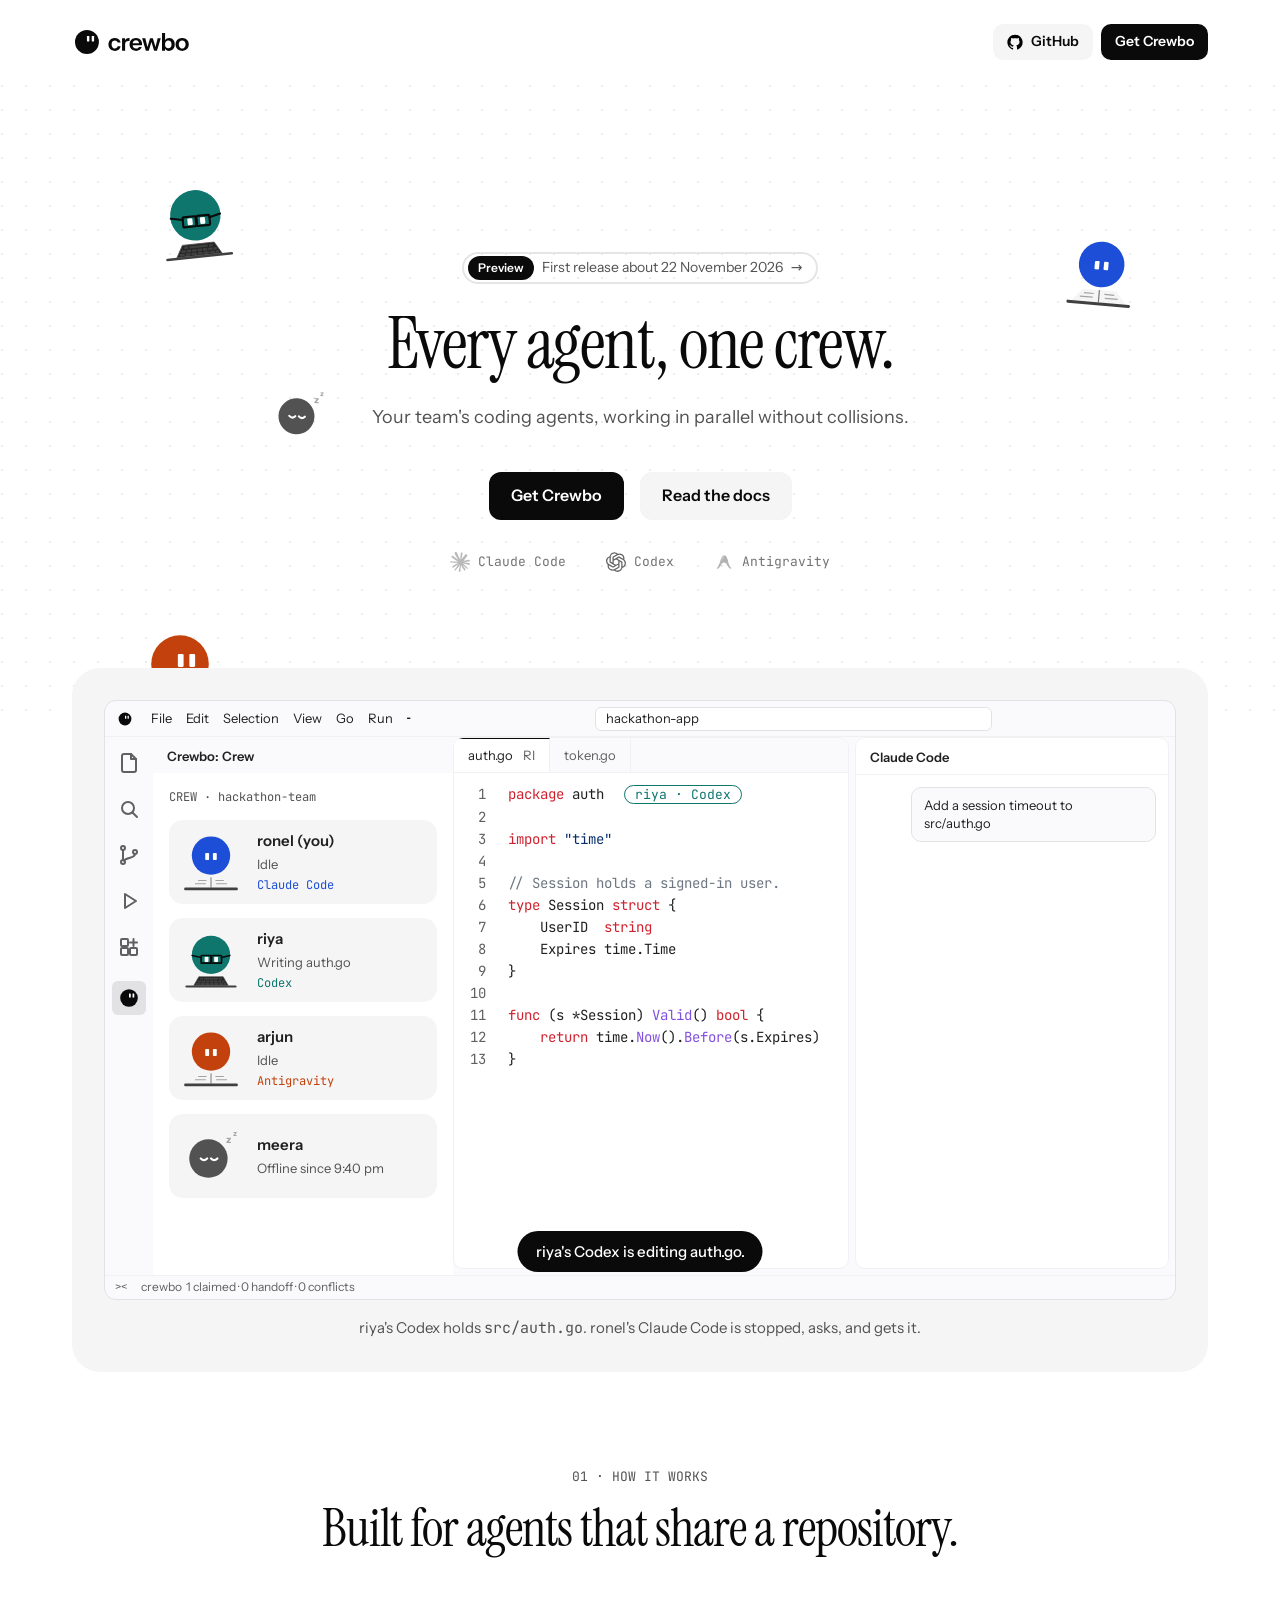
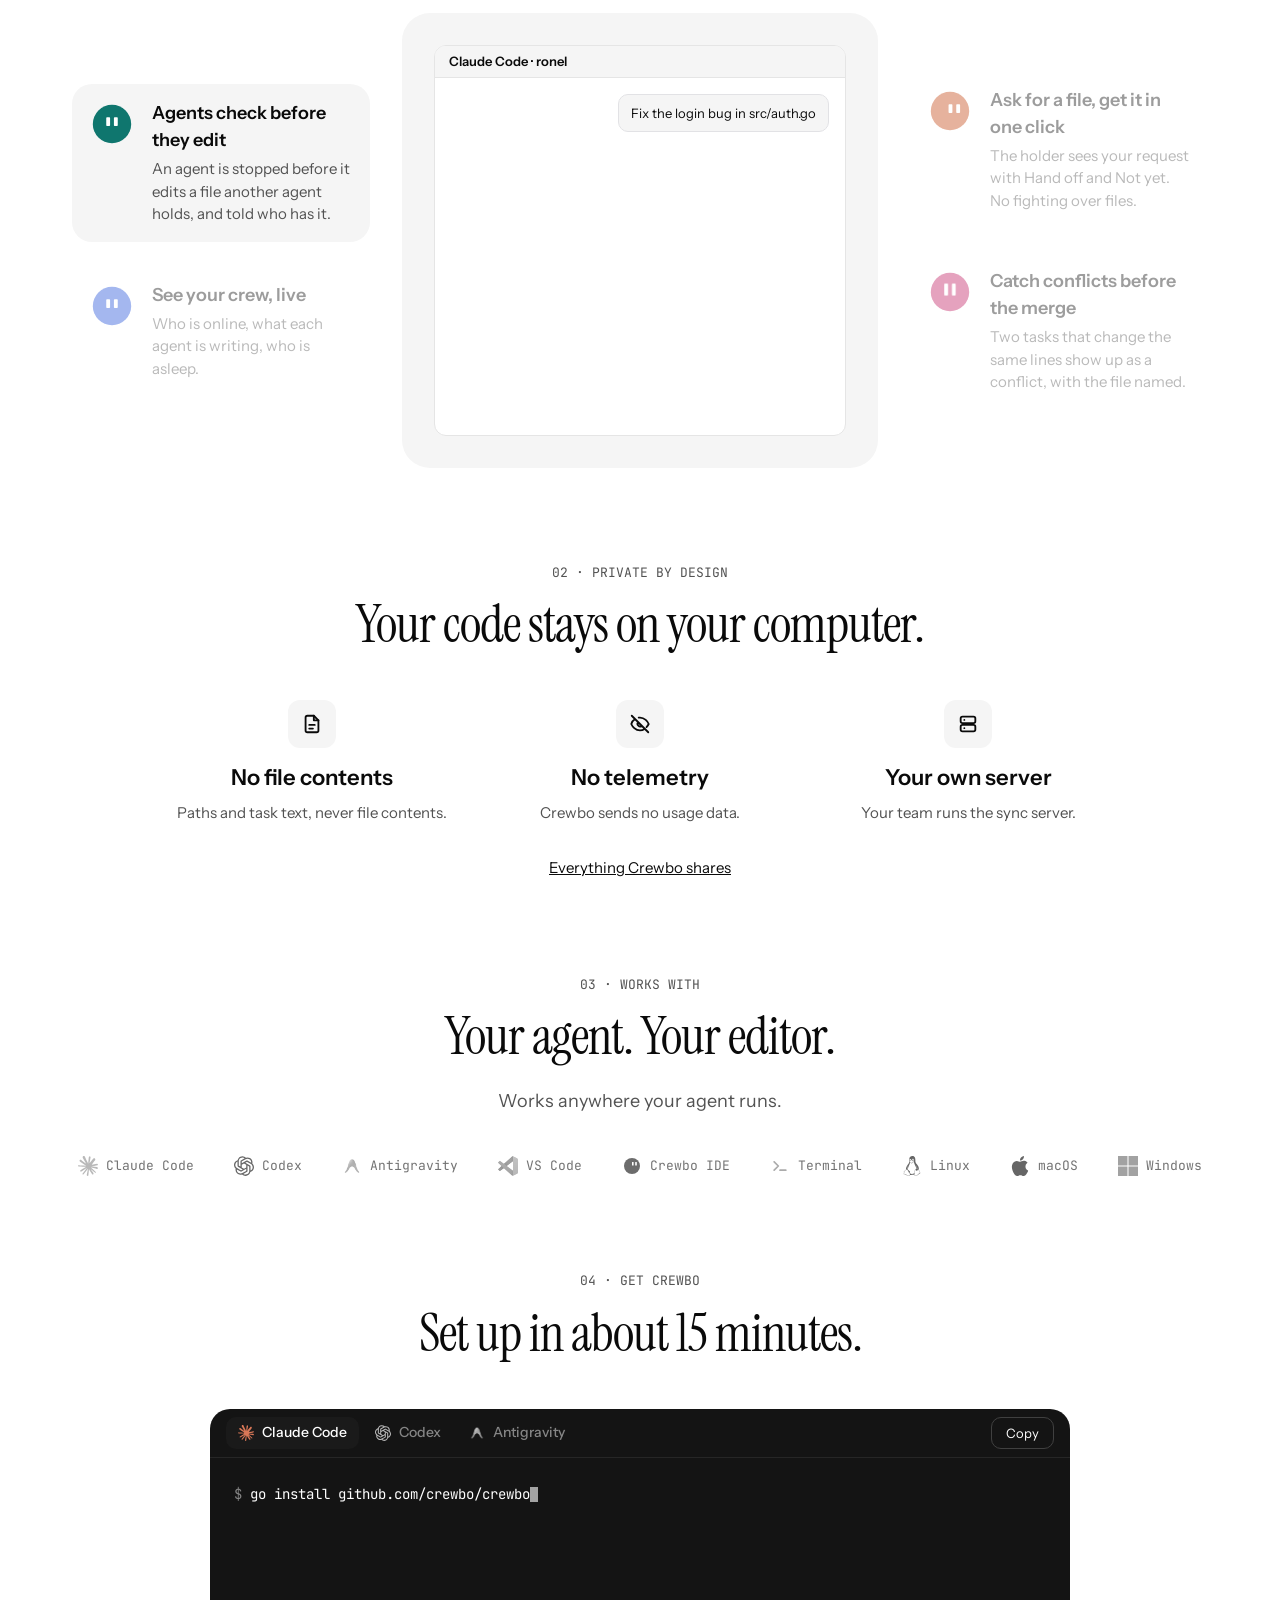
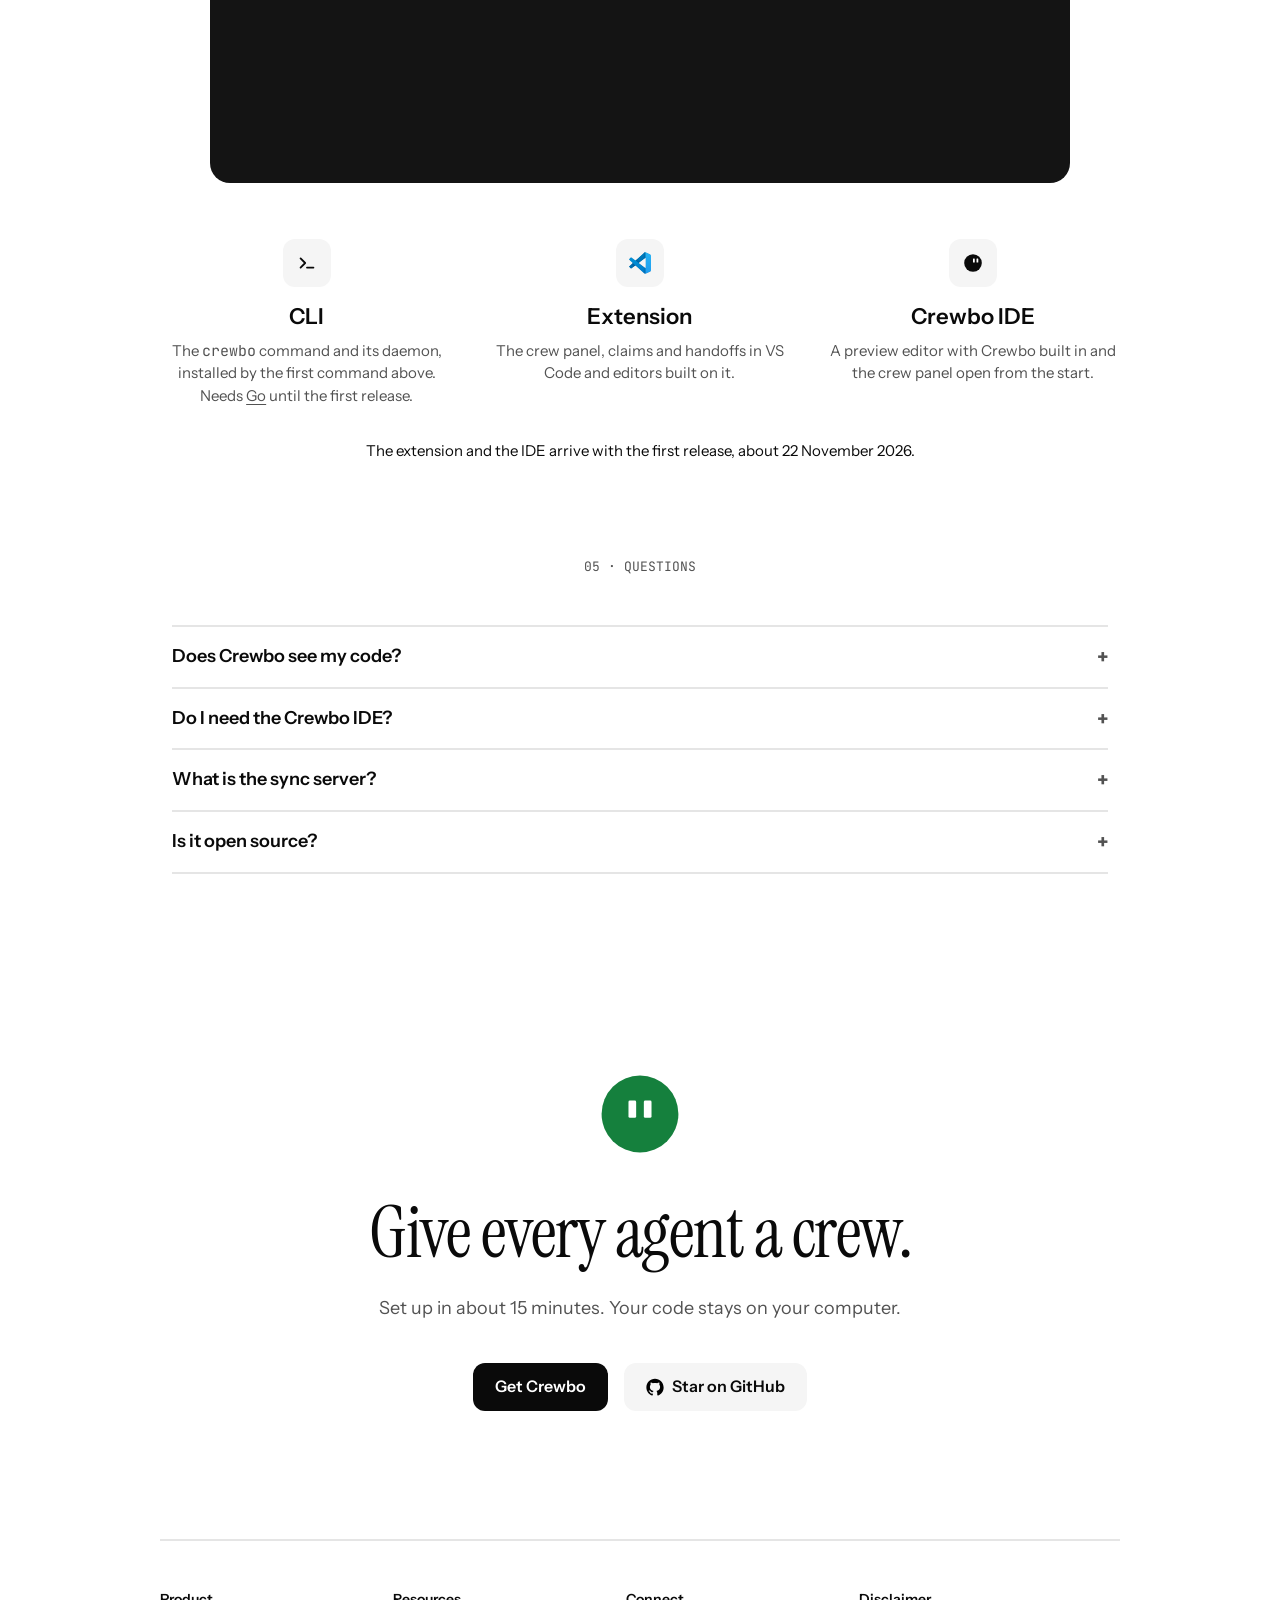
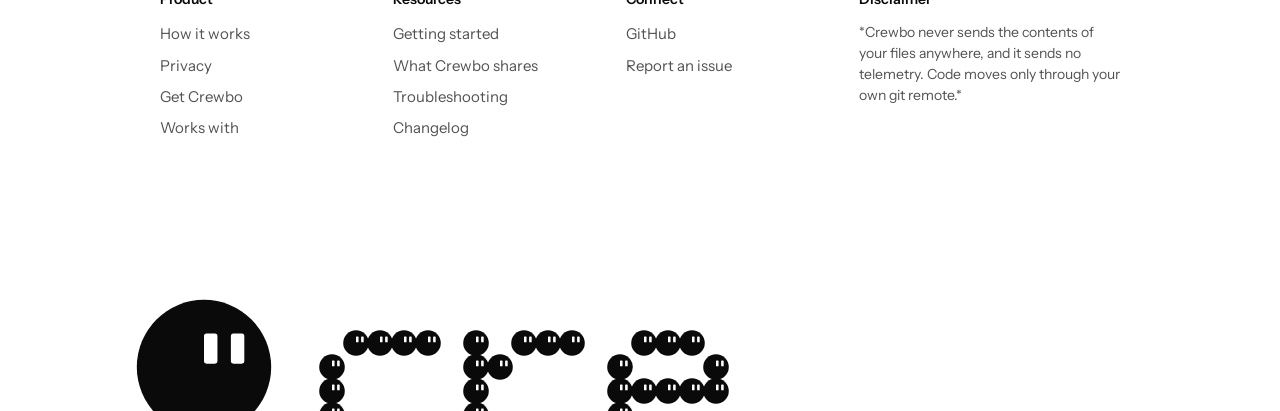
==== commit a17fc9f5: "fix(page): fix Ronel's first round of UI bugs - How it works: the stage keeps the height of its tall" ====
--- a/index.html
+++ b/index.html
@@ -27,11 +27,6 @@
       <img src="brand/assets/svg/logo/lockup-light.svg" alt="" width="120" height="30">
     </picture>
   </a>
-  <nav aria-label="Main">
-    <a href="#how">How it works</a>
-    <a href="#private">Privacy</a>
-    <a href="getting-started.html">Docs</a>
-  </nav>
   <div class="nav-cta">
     <a class="button small soft" href="https://github.com/crewbo/crewbo"><img src="assets/icons/github.svg" alt="" width="18" height="18">GitHub</a>
     <a class="button small primary" href="#get">Get Crewbo</a>
@@ -171,9 +166,9 @@
     <p class="eyebrow">02 · Private by design</p>
     <h2>Your code stays on your computer.</h2>
     <div class="facts">
-      <div><h3>No file contents</h3><p>Paths and task text, never file contents.</p></div>
-      <div><h3>No telemetry</h3><p>Crewbo sends no usage data.</p></div>
-      <div><h3>Your own server</h3><p>Your team runs the sync server.</p></div>
+      <div><span class="fact-ico"><svg viewBox="0 0 24 24" width="22" height="22"><path d="M14 3H7a2 2 0 0 0-2 2v14a2 2 0 0 0 2 2h10a2 2 0 0 0 2-2V8z"/><path d="M14 3v5h5M9 13h6M9 17h4"/></svg></span><h3>No file contents</h3><p>Paths and task text, never file contents.</p></div>
+      <div><span class="fact-ico"><svg viewBox="0 0 24 24" width="22" height="22"><path d="M10.6 5.1A9.8 9.8 0 0 1 12 5c5 0 8.5 4.5 9.5 7a13 13 0 0 1-2.4 3.4M6.6 6.6C4.4 8 3 10.2 2.5 12c1 2.5 4.5 7 9.5 7 1.9 0 3.6-.6 5-1.5M9.9 9.9a3 3 0 0 0 4.2 4.2M3 3l18 18"/></svg></span><h3>No telemetry</h3><p>Crewbo sends no usage data.</p></div>
+      <div><span class="fact-ico"><svg viewBox="0 0 24 24" width="22" height="22"><rect x="4" y="4" width="16" height="7" rx="2"/><rect x="4" y="13" width="16" height="7" rx="2"/><path d="M8 7.5h.01M8 16.5h.01"/></svg></span><h3>Your own server</h3><p>Your team runs the sync server.</p></div>
     </div>
     <p class="more"><a href="https://github.com/crewbo/crewbo/blob/main/docs/user/privacy.md">Everything Crewbo shares</a></p>
   </section>
@@ -186,12 +181,12 @@
       <li><img src="assets/agents/claude-code.svg" alt="" width="20" height="20">Claude Code</li>
       <li><img src="assets/agents/codex.svg" alt="" width="20" height="20">Codex</li>
       <li><img src="assets/agents/antigravity.png" alt="" width="20" height="20">Antigravity</li>
-      <li><svg viewBox="0 0 24 24" width="20" height="20"><path d="M9 7l-5 5 5 5M15 7l5 5-5 5"/></svg>VS Code</li>
+      <li><img src="assets/platforms/vscode.svg" alt="" width="20" height="20">VS Code</li>
       <li><img src="brand/assets/svg/logo/mark-black.svg" alt="" width="20" height="20">Crewbo IDE</li>
       <li><svg viewBox="0 0 24 24" width="20" height="20"><path d="M5 7l5 5-5 5M12 17h7"/></svg>Terminal</li>
-      <li><svg viewBox="0 0 24 24" width="20" height="20"><rect x="3" y="4" width="18" height="12" rx="2"/><path d="M9 20h6M12 16v4"/></svg>Linux</li>
-      <li><svg viewBox="0 0 24 24" width="20" height="20"><rect x="3" y="4" width="18" height="12" rx="2"/><path d="M9 20h6M12 16v4"/></svg>macOS</li>
-      <li><svg viewBox="0 0 24 24" width="20" height="20"><rect x="3" y="4" width="18" height="12" rx="2"/><path d="M9 20h6M12 16v4"/></svg>Windows</li>
+      <li><img src="assets/platforms/linux.svg" alt="" width="20" height="20">Linux</li>
+      <li><img src="assets/platforms/apple.svg" alt="" width="20" height="20">macOS</li>
+      <li><img src="assets/platforms/windows.svg" alt="" width="20" height="20">Windows</li>
     </ul>
   </section>
 
@@ -199,14 +194,18 @@
     <p class="eyebrow">04 · Get Crewbo</p>
     <h2>Set up in about 15 minutes.</h2>
     <div class="setup" id="setup">
-      <div class="agents" role="tablist" aria-label="Your agent">
-        <button role="tab" aria-selected="true" aria-controls="cmd" data-agent="claude"><img src="assets/agents/claude-code.svg" alt="" width="18" height="18">Claude Code</button>
-        <button role="tab" aria-selected="false" aria-controls="cmd" data-agent="codex"><img src="assets/agents/codex.svg" alt="" width="18" height="18">Codex</button>
-        <button role="tab" aria-selected="false" aria-controls="cmd" data-agent="antigravity"><img src="assets/agents/antigravity.png" alt="" width="18" height="18">Antigravity</button>
-      </div>
-      <div class="terminal" id="cmd" role="tabpanel">
-        <button class="copy" type="button" data-copy>Copy</button>
-        <pre data-agent-cmd="claude"><code><b>$</b> crewbo login --server https://your-team-server
+      <div class="terminal" id="cmd">
+        <div class="term-bar">
+          <div class="agents" role="tablist" aria-label="Your agent">
+            <button role="tab" aria-selected="true" aria-controls="cmd-claude" data-agent="claude" aria-label="Claude Code"><img src="assets/agents/claude-code.svg" alt="" width="18" height="18"><span>Claude Code</span></button>
+            <button role="tab" aria-selected="false" aria-controls="cmd-codex" data-agent="codex" aria-label="Codex"><img src="assets/agents/codex.svg" alt="" width="18" height="18"><span>Codex</span></button>
+            <button role="tab" aria-selected="false" aria-controls="cmd-antigravity" data-agent="antigravity" aria-label="Antigravity"><img src="assets/agents/antigravity.png" alt="" width="18" height="18"><span>Antigravity</span></button>
+          </div>
+          <button class="copy" type="button" data-copy>Copy</button>
+        </div>
+        <pre id="cmd-claude" role="tabpanel" data-agent-cmd="claude"><code><b>$</b> go install github.com/crewbo/crewbo/cmd/crewbo@latest
+<i># In a second terminal, run crewbo daemon and leave it running.</i>
+<b>$</b> crewbo login --server https://your-team-server
 <o>Open https://github.com/login/device and enter the code WDJB-MJHT</o>
 <o>Signed in to https://your-team-server as riya. The session is valid until 2026-11-27 15:04.</o>
 <b>$</b> crewbo room join YOUR-INVITE-CODE
@@ -214,7 +213,9 @@
 <b>$</b> crewbo hooks install --agent claude-code
 <o>Claude Code: hooks installed in /home/riya/.claude/settings.json</o>
 <b>$</b> claude mcp add --scope user --transport stdio crewbo $(which crewbo) mcp</code></pre>
-        <pre data-agent-cmd="codex" hidden><code><b>$</b> crewbo login --server https://your-team-server
+        <pre id="cmd-codex" role="tabpanel" data-agent-cmd="codex" hidden><code><b>$</b> go install github.com/crewbo/crewbo/cmd/crewbo@latest
+<i># In a second terminal, run crewbo daemon and leave it running.</i>
+<b>$</b> crewbo login --server https://your-team-server
 <o>Open https://github.com/login/device and enter the code WDJB-MJHT</o>
 <o>Signed in to https://your-team-server as riya. The session is valid until 2026-11-27 15:04.</o>
 <b>$</b> crewbo room join YOUR-INVITE-CODE
@@ -223,7 +224,9 @@
 <o>Codex: hooks installed in /home/riya/.codex/hooks.json</o>
 <o>  Codex runs hooks only after you trust them: open Codex, type /hooks and trust the crewbo hooks.</o>
 <b>$</b> codex mcp add crewbo -- $(which crewbo) mcp</code></pre>
-        <pre data-agent-cmd="antigravity" hidden><code><b>$</b> crewbo login --server https://your-team-server
+        <pre id="cmd-antigravity" role="tabpanel" data-agent-cmd="antigravity" hidden><code><b>$</b> go install github.com/crewbo/crewbo/cmd/crewbo@latest
+<i># In a second terminal, run crewbo daemon and leave it running.</i>
+<b>$</b> crewbo login --server https://your-team-server
 <o>Open https://github.com/login/device and enter the code WDJB-MJHT</o>
 <o>Signed in to https://your-team-server as riya. The session is valid until 2026-11-27 15:04.</o>
 <b>$</b> crewbo room join YOUR-INVITE-CODE
@@ -233,11 +236,11 @@
 <o>Antigravity MCP: MCP server installed in /home/riya/.gemini/config/mcp_config.json</o></code></pre>
       </div>
     </div>
-    <div class="cards three">
-      <article class="card"><span class="card-ico"><svg viewBox="0 0 24 24" width="20" height="20"><path d="M5 7l5 5-5 5M12 17h7"/></svg></span><h3>CLI</h3><p>The <code>crewbo</code> command and its daemon. Build it from source with the steps above.</p><p class="chips"><span>Linux</span><span>macOS</span><span>Windows</span></p></article>
-      <article class="card"><span class="card-ico"><svg viewBox="0 0 24 24" width="20" height="20"><path d="M9 7l-5 5 5 5M15 7l5 5-5 5"/></svg></span><h3>Extension</h3><p>The crew panel, claims and handoffs in VS Code and editors built on it.</p><p class="chips"><span>Marketplace</span><span>Open VSX</span></p></article>
-      <article class="card"><span class="card-ico"><img src="brand/assets/svg/logo/mark-black.svg" alt="" width="22" height="22"></span><h3>Crewbo IDE</h3><p>An editor with Crewbo built in and the crew panel open from the start.</p><p class="chips"><span>Preview</span><span>Linux · macOS · Windows</span></p></article>
-    </div>
+    <ul class="ways">
+      <li><span class="way-ico"><svg viewBox="0 0 24 24" width="22" height="22"><path d="M5 7l5 5-5 5M12 17h7"/></svg></span><h3>CLI</h3><p>The <code>crewbo</code> command and its daemon, installed by the first command above. Needs <a href="https://go.dev/dl/">Go</a> until the first release.</p></li>
+      <li><span class="way-ico"><img src="assets/platforms/vscode.svg" alt="" width="22" height="22"></span><h3>Extension</h3><p>The crew panel, claims and handoffs in VS Code and editors built on it.</p></li>
+      <li><span class="way-ico"><img src="brand/assets/svg/logo/mark-black.svg" alt="" width="22" height="22"></span><h3>Crewbo IDE</h3><p>A preview editor with Crewbo built in and the crew panel open from the start.</p></li>
+    </ul>
     <p class="more">The extension and the IDE arrive with the first release, about 22 November 2026.</p>
   </section>
 
--- a/site.css
+++ b/site.css
@@ -40,11 +40,8 @@
 /* Navigation */
 .nav { display: flex; align-items: center; justify-content: space-between; gap: var(--cb-space-3); max-width: 1440px; margin: 0 auto; padding: var(--cb-space-3) var(--gutter); }
 .brand img { display: block; height: 30px; width: auto; }
-.nav nav { display: flex; gap: var(--cb-space-4); font-size: 15px; margin: 0 auto; }
 .nav-cta { display: flex; gap: var(--cb-space-1); }
 .button.small { height: 36px; padding: 0 14px; font-size: 14px; border-radius: var(--cb-radius-controlSm); }
-.nav nav a { text-decoration: none; color: var(--muted); }
-.nav nav a:hover { color: var(--fg); }
 
 /* Sections: 96 to 128 px apart, 72 px page padding at 1440 wide */
 main > section, footer { max-width: 1440px; margin: 0 auto; padding: 0 var(--gutter); }
@@ -140,17 +137,12 @@
 .demo figcaption { font-size: 15px; color: var(--muted); max-width: 48em; margin: var(--cb-space-2) auto 0; text-align: center; }
 
 
-/* Cards (05-interface.md 2) */
-.cards { display: grid; grid-template-columns: repeat(3, minmax(0, 1fr)); gap: var(--cb-space-3); margin-top: var(--cb-space-6); }
-.card { background: var(--card); border-radius: var(--cb-radius-card); padding: var(--cb-space-4); font-size: 15px; line-height: 1.5; }
-.card p { color: var(--muted); margin: 0; }
-
-
-
-
-
-
-.pill { display: inline-flex; align-items: center; height: 24px; padding: 0 10px; border: var(--cb-border-width) solid var(--line); border-radius: var(--cb-radius-pill); font-family: var(--cb-font-family-mono); font-size: 12px; font-weight: 400; vertical-align: 3px; }
+
+
+
+
+
+
 
 /* Questions: native details, no script */
 .faq { margin-top: var(--cb-space-6); max-width: 52em; }
@@ -174,7 +166,6 @@
 @media (max-width: 720px) {
   :root { --gutter: var(--cb-space-2); }
   body { font-size: 16px; }
-  .nav nav { display: none; }
   .nav-cta .secondary { display: none; }
   /* phone sizes are an open question for the brand */
   h1, .closing h2 { font-size: 52px; letter-spacing: -1px; }
@@ -188,28 +179,32 @@
   .agentbar { display: flex; }
   .code { font-size: 12px; overflow-x: auto; }
   .code i { width: 3ch; margin-right: 12px; }
-  .cards, .cards.three, .facts,   .how-grid { grid-template-columns: minmax(0, 1fr); }
+  .ways, .facts, .how-grid { grid-template-columns: minmax(0, 1fr); }
   .how-stage { order: -1; }
-  .setup .agents { justify-content: flex-start; overflow-x: auto; }
 }
 
 /* Setup box: one tab per agent, its real commands, a copy button */
 .setup { max-width: 860px; margin: var(--cb-space-6) 0 0; text-align: left; }
-.agents { display: flex; gap: var(--cb-space-1); margin-bottom: var(--cb-space-2); }
-.agents button { height: 36px; padding: 0 var(--cb-space-2); border: var(--cb-border-width) solid var(--line); border-radius: var(--cb-radius-pill); background: var(--bg); color: var(--fg); font: inherit; font-size: 14px; font-weight: 500; cursor: pointer; }
-.agents button[aria-selected="true"] { background: var(--cb-color-gray-200); border-color: var(--cb-color-gray-200); color: var(--cb-color-ink); }
-.terminal { position: relative; border-radius: var(--cb-radius-card); background: var(--cb-color-surface-dark-editor); color: var(--cb-color-paper); padding: var(--cb-space-3); }
+.terminal { border-radius: var(--cb-radius-card); background: var(--cb-color-surface-dark-editor); color: var(--cb-color-paper); overflow: hidden; }
+.term-bar { display: flex; align-items: center; justify-content: space-between; gap: var(--cb-space-2); padding: var(--cb-space-1) var(--cb-space-2); border-bottom: var(--cb-border-widthHairline) solid var(--cb-color-surface-dark-line); }
+.agents { display: flex; gap: var(--cb-space-half); min-width: 0; overflow-x: auto; }
+.agents button { display: inline-flex; align-items: center; gap: var(--cb-space-1); flex: none; height: 32px; padding: 0 12px; border: none; border-radius: var(--cb-radius-controlSm); background: transparent; color: var(--cb-color-gray-450); font: inherit; font-size: 14px; font-weight: 500; cursor: pointer; transition: color var(--slow) var(--ease), background var(--slow) var(--ease); }
+.agents button:hover { color: var(--cb-color-paper); }
+.agents button[aria-selected="true"] { background: var(--cb-color-surface-dark-rowActive); color: var(--cb-color-paper); }
+.agents button img { width: 16px; height: 16px; filter: grayscale(1) brightness(1.8); opacity: 0.7; }
+.agents button[aria-selected="true"] img { filter: none; opacity: 1; }
+/* Codex ships a black mark; on the dark bar it is shown white */
+.agents [data-agent="codex"] img, .agents [data-agent="codex"][aria-selected="true"] img { filter: invert(1); }
+.terminal pre { padding: var(--cb-space-3); }
 .terminal pre { margin: 0; font-size: 14px; line-height: 1.8; white-space: pre-wrap; overflow-wrap: anywhere; }
 .terminal pre[hidden] { display: none; }
 .terminal b { color: var(--cb-color-gray-450); font-weight: 400; }
 .terminal i { color: var(--cb-color-gray-450); font-style: normal; }
-.copy { position: absolute; top: var(--cb-space-2); right: var(--cb-space-2); height: 32px; padding: 0 14px; border: var(--cb-border-widthHairline) solid var(--cb-color-gray-700); border-radius: var(--cb-radius-controlSm); background: transparent; color: var(--cb-color-paper); font: inherit; font-size: 13px; cursor: pointer; }
+.copy { flex: none; height: 32px; padding: 0 14px; border: var(--cb-border-widthHairline) solid var(--cb-color-gray-700); border-radius: var(--cb-radius-controlSm); background: transparent; color: var(--cb-color-paper); font: inherit; font-size: 13px; cursor: pointer; }
 
 /* Three short facts */
 .facts { display: grid; grid-template-columns: repeat(3, minmax(0, 1fr)); gap: var(--cb-space-3); margin-top: var(--cb-space-6); }
-.facts div { border-top: var(--cb-border-width) solid var(--fg); padding-top: var(--cb-space-2); }
 .facts p { color: var(--muted); margin: 0; font-size: 15px; }
-.card pre { margin: var(--cb-space-2) 0 0; padding: var(--cb-space-2); border-radius: var(--cb-radius-control); background: var(--cb-color-surface-dark-editor); color: var(--cb-color-paper); font-size: 13px; line-height: 1.6; white-space: pre-wrap; overflow-wrap: anywhere; }
 
 /* Motion: things that appear fade and rise, things that change fade, in
    the brand's transition time (tokens: motion.duration.transition). */
@@ -221,7 +216,6 @@
 [data-s].on { opacity: 1; transform: none; }
 .terminal .cursor { display: inline-block; width: 0.6em; height: 1.1em; vertical-align: -0.2em; background: var(--cb-color-gray-400); }
 .terminal o { display: inline; color: var(--cb-color-gray-400); }
-.terminal pre { min-height: 15em; }
 @media (prefers-reduced-motion: reduce) {
   .msg.bot, .tag, .changed, .bo-slot svg { animation: none; }
   [data-s] { transition: none; }
@@ -298,7 +292,7 @@
 .how-text { display: flex; flex-direction: column; gap: var(--cb-space-half); font-size: 15px; line-height: 1.5; }
 .how-text b { font-size: 18px; font-weight: 600; }
 .how-text span { color: var(--muted); }
-.how-stage { display: grid; align-items: start; box-sizing: content-box; transition: height var(--slow) var(--ease); overflow: hidden; }
+.how-stage { display: grid; overflow: hidden; }
 .how-stage > .stage-clip { grid-area: 1 / 1; }
 .stage-clip { position: relative; opacity: 0; pointer-events: none; transform: translateY(8px) scale(0.98); transition: opacity var(--slow) var(--ease), transform var(--slow) var(--ease); }
 .stage-clip.active { opacity: 1; transform: none; pointer-events: auto; }
@@ -340,16 +334,14 @@
 
 /* Centred layout, as on the references: section heads, intros and rows */
 main > section:not(.hero) > .eyebrow, main > section:not(.hero) > h2, main > section:not(.hero) > .intro, main > section:not(.hero) > .more { text-align: center; margin-left: auto; margin-right: auto; }
-.facts { text-align: center; }
-.cards { text-align: center; }
-.cards pre { text-align: left; }
+.facts { text-align: center; max-width: 960px; margin-left: auto; margin-right: auto; }
+/* One line icon above each fact and way in (05-interface.md 1: 2 px stroke, round caps, monochrome) */
+.fact-ico, .way-ico { display: inline-flex; width: 48px; height: 48px; align-items: center; justify-content: center; margin-bottom: var(--cb-space-2); border-radius: var(--cb-radius-control); background: var(--card); }
+.fact-ico svg, .way-ico svg { width: 22px; height: 22px; fill: none; stroke: var(--cb-color-ink); stroke-width: 2; stroke-linecap: round; stroke-linejoin: round; }
+.way-ico img { width: 22px; height: 22px; }
 .setup { margin: var(--cb-space-6) auto 0; }
-.agents { justify-content: center; }
 .faq { margin-left: auto; margin-right: auto; }
 
-/* Agent logos (assets/agents, their owners' marks) */
-.agents button { display: inline-flex; align-items: center; }
-.agents button img { width: 18px; height: 18px; }
 
 /* Soft buttons: a grey fill, no border (Ronel, after OpenTag) */
 .button.soft { gap: var(--cb-space-1); background: var(--cb-color-gray-100); color: var(--cb-color-ink); border: none; transition: background var(--slow) var(--ease); }
@@ -358,25 +350,24 @@
 .button.small img { width: 16px; height: 16px; }
 
 /* Logo strips (after conifer.build): icon and label, muted until hovered */
-.strip { display: flex; flex-wrap: wrap; justify-content: center; gap: var(--cb-space-2) var(--cb-space-5); list-style: none; padding: 0; margin: var(--cb-space-5) auto 0; max-width: 960px; }
+.strip { display: flex; flex-wrap: wrap; justify-content: center; gap: var(--cb-space-2) var(--cb-space-5); list-style: none; padding: 0; margin: var(--cb-space-5) auto 0; max-width: 1200px; }
 .strip li { display: inline-flex; align-items: center; gap: var(--cb-space-1); font-family: var(--cb-font-family-mono); font-size: 13px; color: var(--cb-color-gray-500); cursor: default; transition: color var(--slow) var(--ease); }
 .strip li img, .strip li svg { width: 20px; height: 20px; filter: grayscale(1); opacity: 0.6; transition: filter var(--slow) var(--ease), opacity var(--slow) var(--ease); }
 .strip li svg { fill: none; stroke: currentColor; stroke-width: 2; stroke-linecap: round; stroke-linejoin: round; filter: none; }
 .strip li:hover { color: var(--cb-color-ink); }
 .strip li:hover img, .strip li:hover svg { filter: none; opacity: 1; }
 .hero-strip { margin-top: var(--cb-space-4); position: relative; z-index: 2; }
+@media (max-width: 1199px) { .strip:not(.hero-strip) { display: grid; grid-template-columns: repeat(3, max-content); justify-content: center; column-gap: var(--cb-space-5); } }
 
 /* The Bo peeks over the frame: it sits behind it, only its top showing */
 .demo-wrap { position: relative; margin-top: var(--cb-space-12); }
 .demo-wrap .peek { position: absolute; top: -40px; left: 72px; z-index: 0; }
 .demo-wrap .demo { position: relative; z-index: 1; margin-top: 0; }
 
-/* Get Crewbo cards: icon, words, chips at the bottom so the three balance */
-.cards .card { display: flex; flex-direction: column; align-items: center; gap: var(--cb-space-1); }
-.card-ico { display: inline-flex; width: 44px; height: 44px; align-items: center; justify-content: center; border-radius: var(--cb-radius-control); background: var(--cb-color-paper); margin-bottom: var(--cb-space-1); }
-.card-ico svg { width: 22px; height: 22px; fill: none; stroke: var(--cb-color-ink); stroke-width: 2; stroke-linecap: round; stroke-linejoin: round; }
-.chips { display: flex; flex-wrap: wrap; justify-content: center; gap: var(--cb-space-1); margin-top: auto !important; padding-top: var(--cb-space-2); }
-.chips span { height: 26px; display: inline-flex; align-items: center; padding: 0 10px; border: 1px solid var(--cb-color-gray-200); border-radius: var(--cb-radius-pill); background: var(--cb-color-paper); font-size: 12px; color: var(--muted); }
+/* Get Crewbo: three ways in, as plain columns (no cards) */
+.ways { display: grid; grid-template-columns: repeat(3, minmax(0, 1fr)); gap: var(--cb-space-5); max-width: 960px; margin: var(--cb-space-7) auto 0; padding: 0; list-style: none; text-align: center; font-size: 15px; line-height: 1.5; }
+.ways p { color: var(--muted); margin: 0; }
+.ways a { text-underline-offset: 3px; }
 
 /* Footer columns (after heyclicky) */
 .foot-cols { display: grid; grid-template-columns: repeat(3, minmax(0, 1fr)) minmax(0, 1.3fr); gap: var(--cb-space-4); max-width: 960px; margin: 0 auto; padding-top: var(--cb-space-6); border-top: var(--cb-border-width) solid var(--line); text-align: left; }
@@ -408,3 +399,11 @@
 .doc-source { margin-top: var(--cb-space-7); font-size: 13px; color: var(--muted) !important; }
 .foot-mini { display: block; width: fit-content; margin: var(--cb-space-6) auto var(--cb-space-6); }
 .foot-mini img { display: block; height: 30px; width: auto; }
+
+/* Phone: one column. Last in the file, so it beats the desktop grids above. */
+@media (max-width: 720px) {
+  .how-grid, .facts, .ways { grid-template-columns: minmax(0, 1fr); }
+  .agents button[aria-selected="false"] span { display: none; }
+  .strip:not(.hero-strip) { grid-template-columns: repeat(3, max-content); column-gap: var(--cb-space-2); }
+  .strip:not(.hero-strip) li { font-size: 12px; }
+}
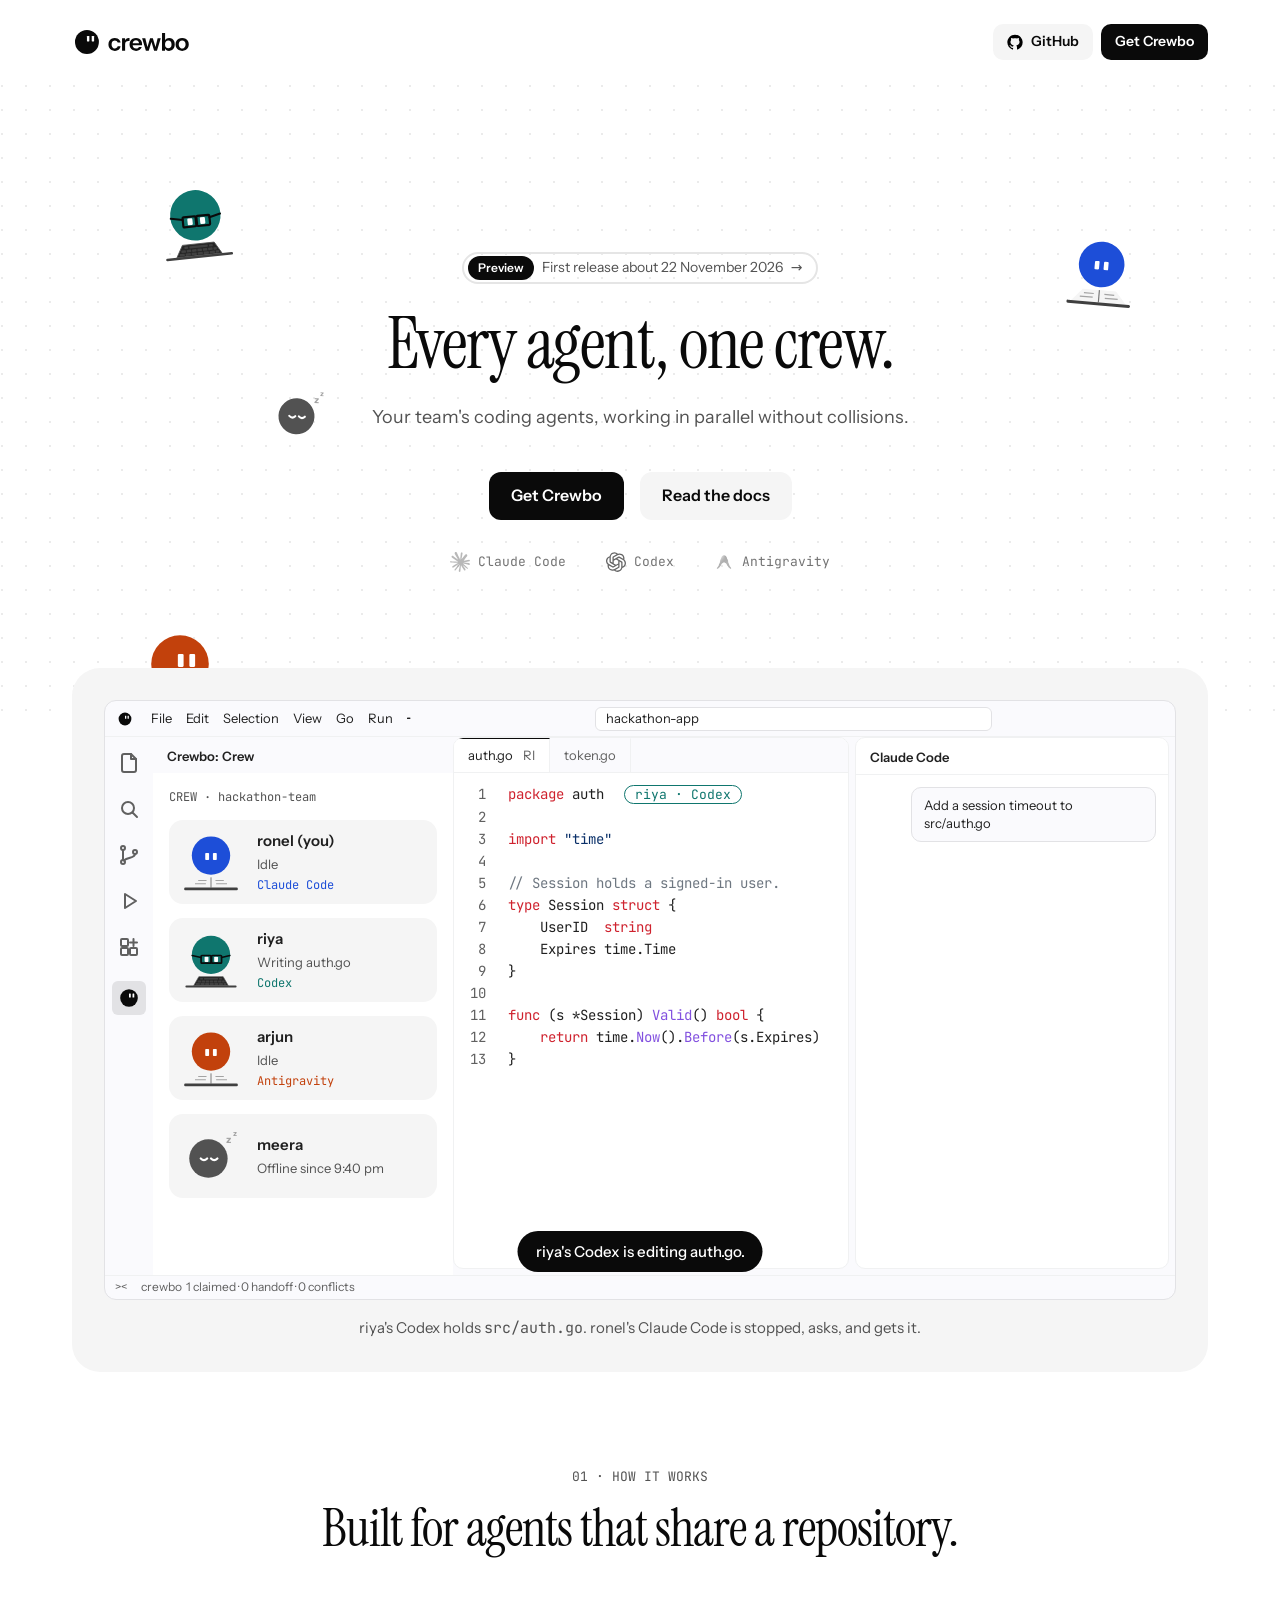
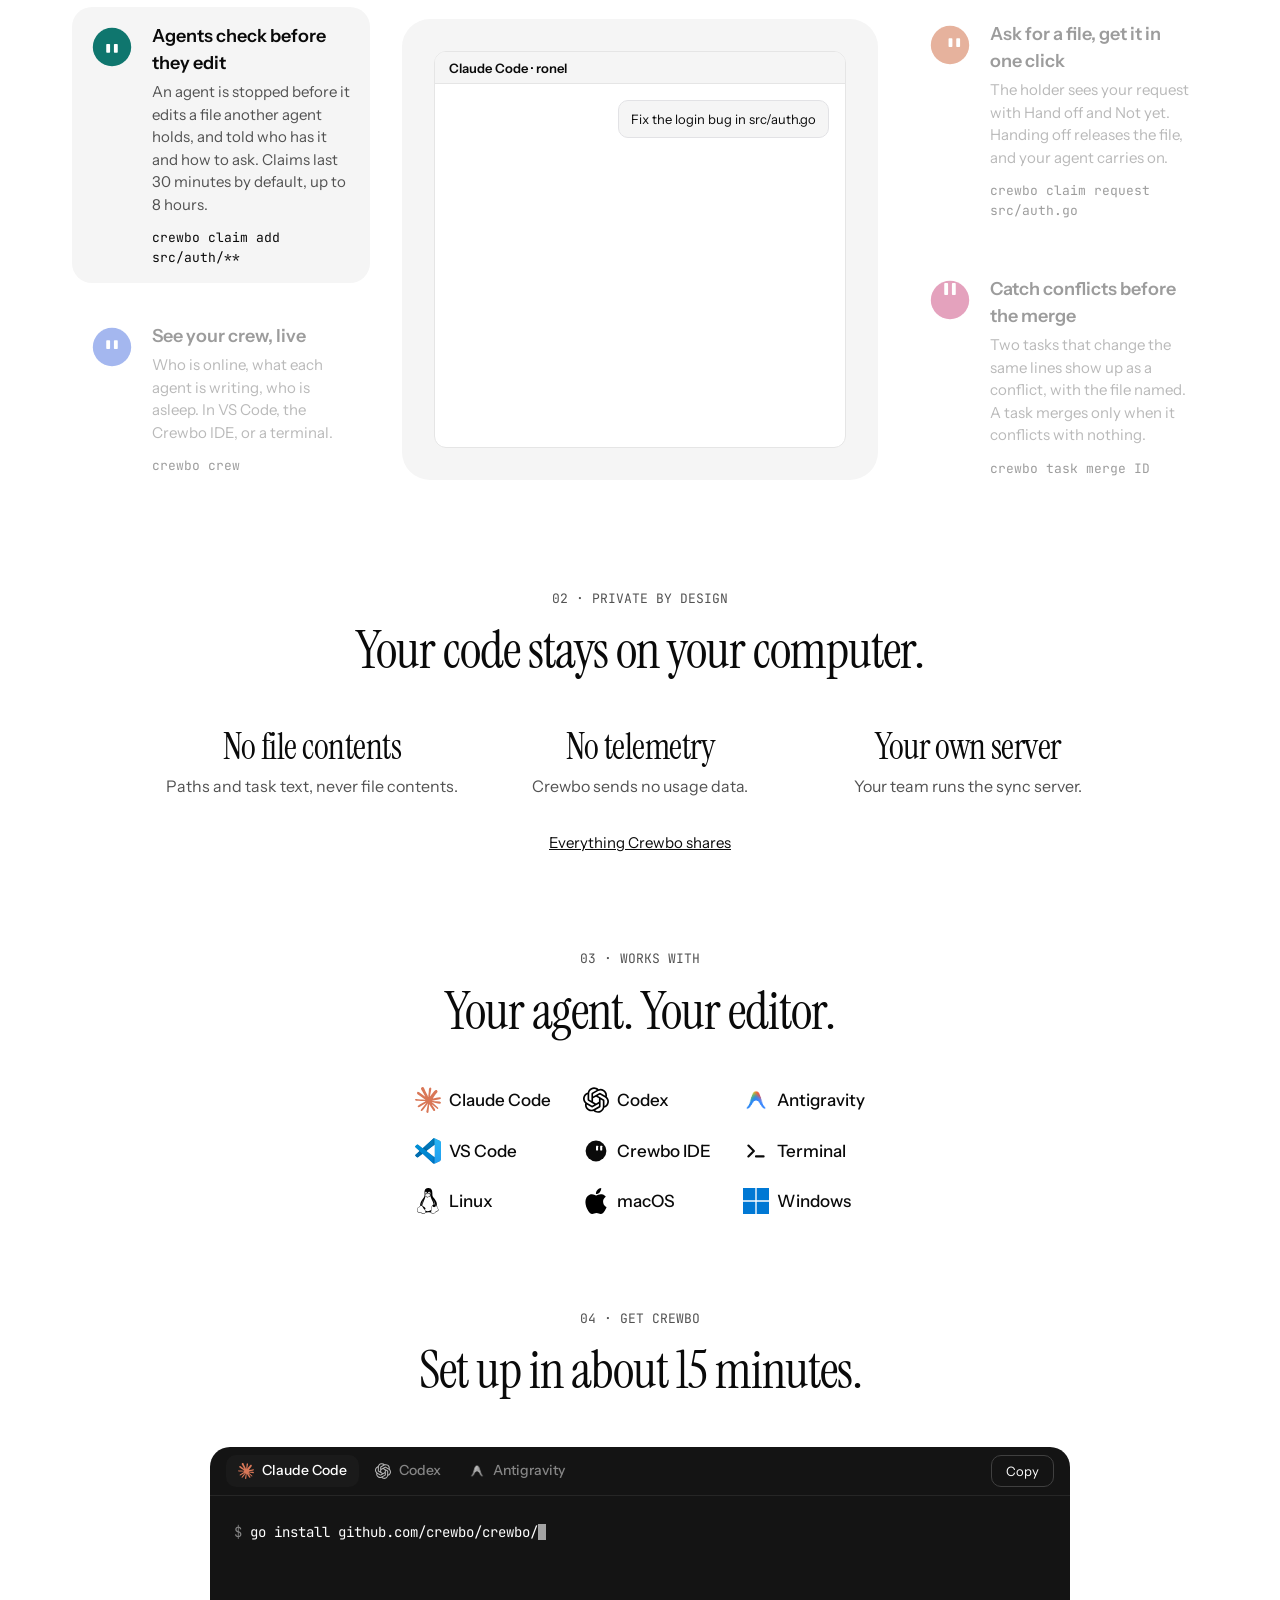
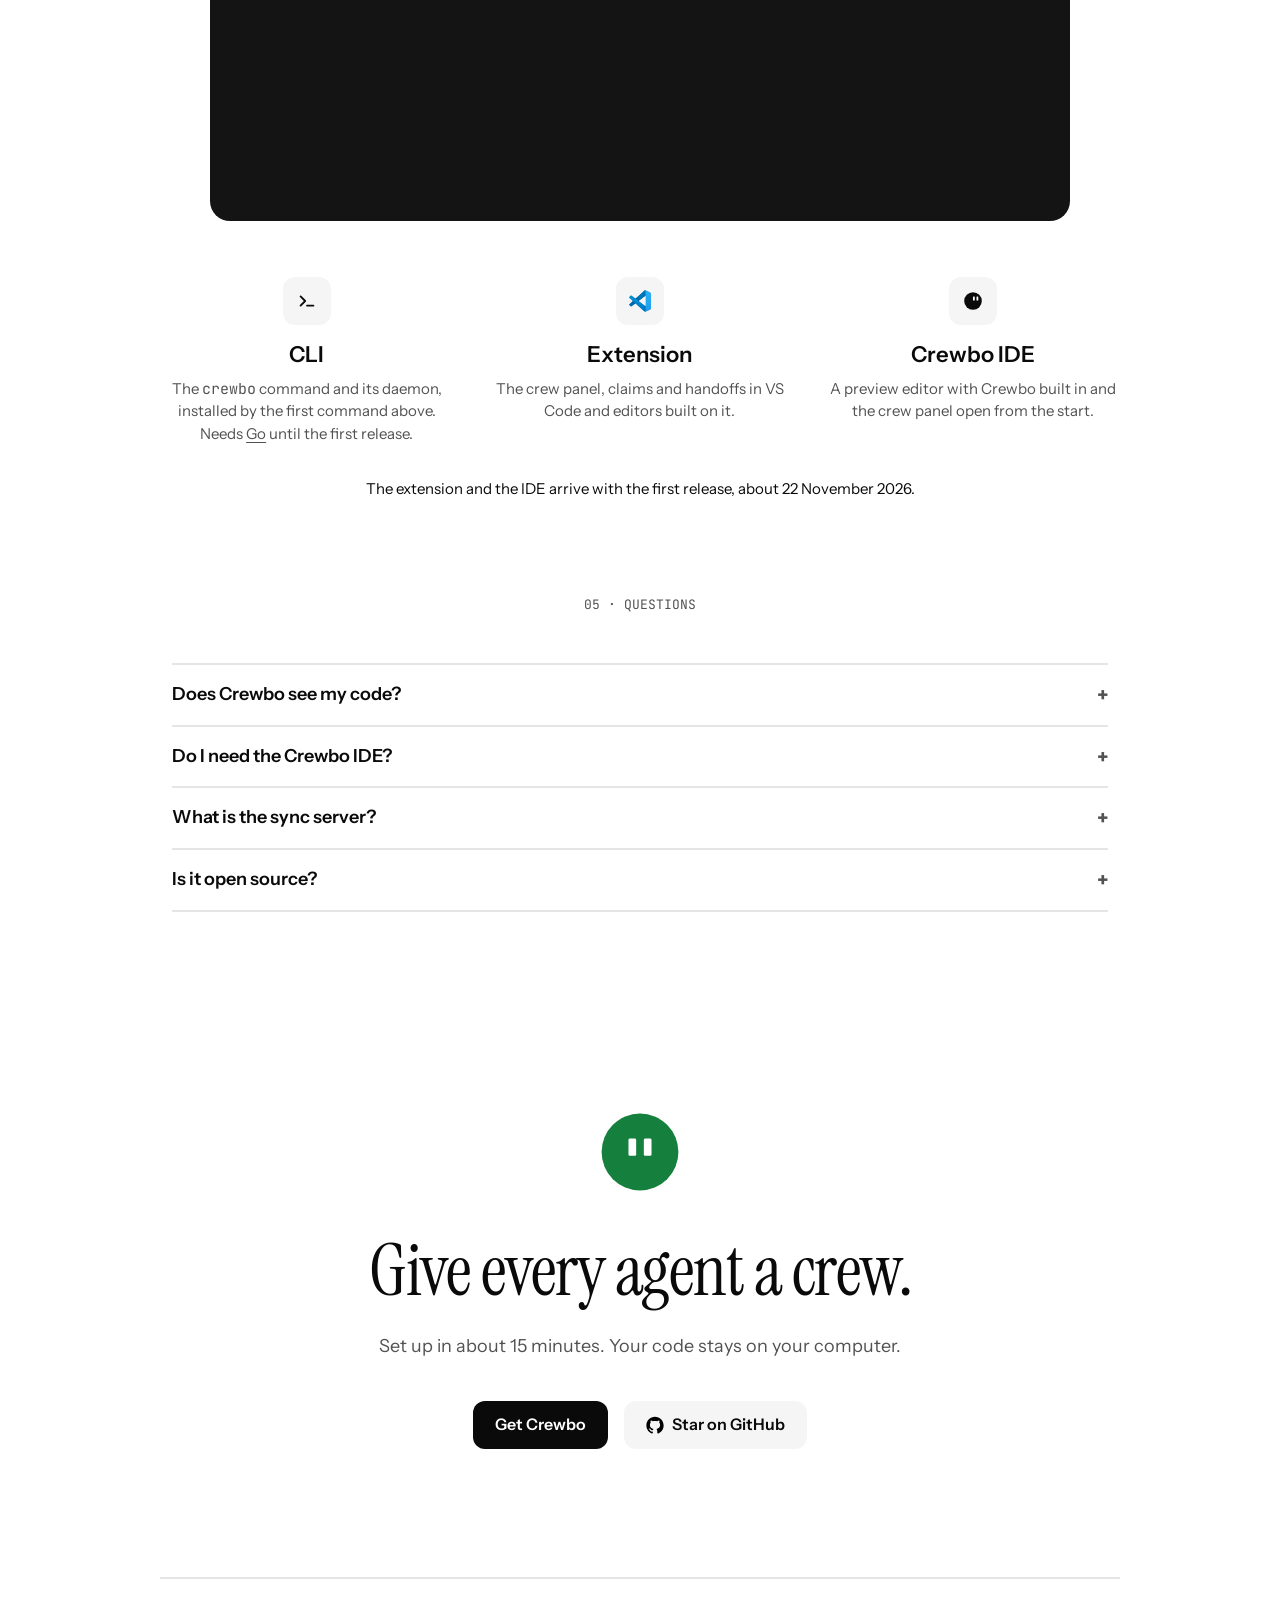
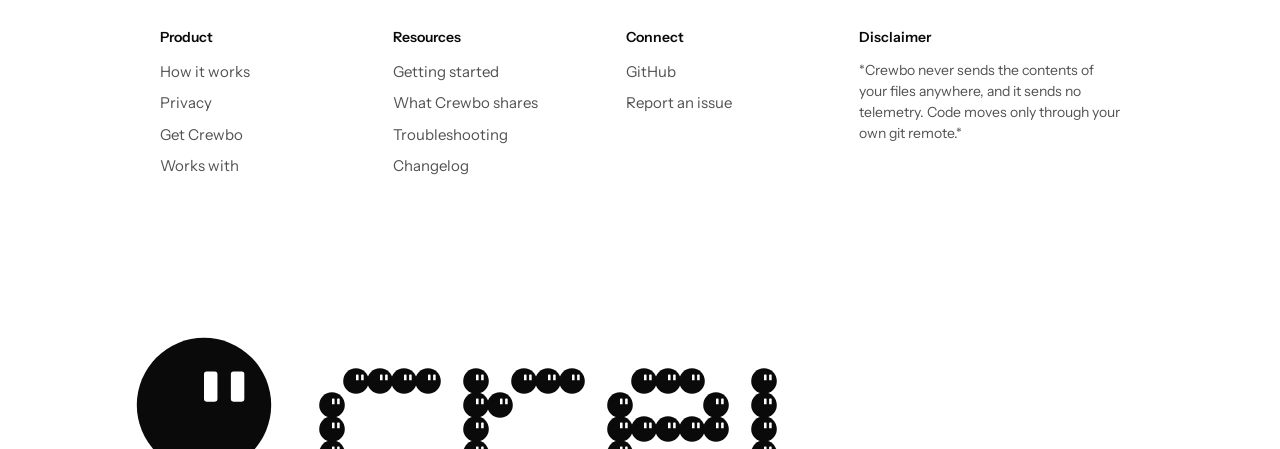
==== commit b52af09e: "fix(page): steady How it works, clearer privacy and works-with sections - How it works: the stage no" ====
--- a/index.html
+++ b/index.html
@@ -116,8 +116,8 @@
     <h2>Built for agents that share a repository.</h2>
     <div class="how-grid">
       <div class="how-col">
-        <button class="how-item" type="button" data-pick="claims"><span class="bo-slot" data-state="working" data-color="1" data-size="48"></span><span class="how-text"><b>Agents check before they edit</b><span>An agent is stopped before it edits a file another agent holds, and told who has it.</span></span></button>
-        <button class="how-item" type="button" data-pick="crew"><span class="bo-slot" data-state="idle" data-color="0" data-size="48"></span><span class="how-text"><b>See your crew, live</b><span>Who is online, what each agent is writing, who is asleep.</span></span></button>
+        <button class="how-item" type="button" data-pick="claims"><span class="bo-slot" data-state="working" data-color="1" data-size="48"></span><span class="how-text"><b>Agents check before they edit</b><span>An agent is stopped before it edits a file another agent holds, and told who has it and how to ask. Claims last 30 minutes by default, up to 8 hours.</span><code>crewbo claim add src/auth/**</code></span></button>
+        <button class="how-item" type="button" data-pick="crew"><span class="bo-slot" data-state="idle" data-color="0" data-size="48"></span><span class="how-text"><b>See your crew, live</b><span>Who is online, what each agent is writing, who is asleep. In VS Code, the Crewbo IDE, or a terminal.</span><code>crewbo crew</code></span></button>
       </div>
       <div class="how-stage frame">
       <div class="clip stage-clip" data-clip="claims" aria-hidden="true">
@@ -156,8 +156,8 @@
       </div>
       </div>
       <div class="how-col">
-        <button class="how-item" type="button" data-pick="handoff"><span class="bo-slot" data-state="handoff-right" data-color="3" data-size="48"></span><span class="how-text"><b>Ask for a file, get it in one click</b><span>The holder sees your request with Hand off and Not yet. No fighting over files.</span></span></button>
-        <button class="how-item" type="button" data-pick="conflict"><span class="bo-slot" data-state="conflict" data-color="5" data-size="48"></span><span class="how-text"><b>Catch conflicts before the merge</b><span>Two tasks that change the same lines show up as a conflict, with the file named.</span></span></button>
+        <button class="how-item" type="button" data-pick="handoff"><span class="bo-slot" data-state="handoff-right" data-color="3" data-size="48"></span><span class="how-text"><b>Ask for a file, get it in one click</b><span>The holder sees your request with Hand off and Not yet. Handing off releases the file, and your agent carries on.</span><code>crewbo claim request src/auth.go</code></span></button>
+        <button class="how-item" type="button" data-pick="conflict"><span class="bo-slot" data-state="conflict" data-color="5" data-size="48"></span><span class="how-text"><b>Catch conflicts before the merge</b><span>Two tasks that change the same lines show up as a conflict, with the file named. A task merges only when it conflicts with nothing.</span><code>crewbo task merge ID</code></span></button>
       </div>
     </div>
   </section>
@@ -166,9 +166,9 @@
     <p class="eyebrow">02 · Private by design</p>
     <h2>Your code stays on your computer.</h2>
     <div class="facts">
-      <div><span class="fact-ico"><svg viewBox="0 0 24 24" width="22" height="22"><path d="M14 3H7a2 2 0 0 0-2 2v14a2 2 0 0 0 2 2h10a2 2 0 0 0 2-2V8z"/><path d="M14 3v5h5M9 13h6M9 17h4"/></svg></span><h3>No file contents</h3><p>Paths and task text, never file contents.</p></div>
-      <div><span class="fact-ico"><svg viewBox="0 0 24 24" width="22" height="22"><path d="M10.6 5.1A9.8 9.8 0 0 1 12 5c5 0 8.5 4.5 9.5 7a13 13 0 0 1-2.4 3.4M6.6 6.6C4.4 8 3 10.2 2.5 12c1 2.5 4.5 7 9.5 7 1.9 0 3.6-.6 5-1.5M9.9 9.9a3 3 0 0 0 4.2 4.2M3 3l18 18"/></svg></span><h3>No telemetry</h3><p>Crewbo sends no usage data.</p></div>
-      <div><span class="fact-ico"><svg viewBox="0 0 24 24" width="22" height="22"><rect x="4" y="4" width="16" height="7" rx="2"/><rect x="4" y="13" width="16" height="7" rx="2"/><path d="M8 7.5h.01M8 16.5h.01"/></svg></span><h3>Your own server</h3><p>Your team runs the sync server.</p></div>
+      <div><h3>No file contents</h3><p>Paths and task text, never file contents.</p></div>
+      <div><h3>No telemetry</h3><p>Crewbo sends no usage data.</p></div>
+      <div><h3>Your own server</h3><p>Your team runs the sync server.</p></div>
     </div>
     <p class="more"><a href="https://github.com/crewbo/crewbo/blob/main/docs/user/privacy.md">Everything Crewbo shares</a></p>
   </section>
@@ -176,7 +176,6 @@
   <section id="works">
     <p class="eyebrow">03 · Works with</p>
     <h2>Your agent. Your editor.</h2>
-    <p class="intro">Works anywhere your agent runs.</p>
     <ul class="strip">
       <li><img src="assets/agents/claude-code.svg" alt="" width="20" height="20">Claude Code</li>
       <li><img src="assets/agents/codex.svg" alt="" width="20" height="20">Codex</li>
--- a/site.css
+++ b/site.css
@@ -105,7 +105,7 @@
 .row .text { display: flex; flex-direction: column; gap: var(--cb-space-half); min-width: 0; }
 .row .name { font-size: 15px; font-weight: 600; }
 .row .status { font-size: 13px; color: var(--cb-color-gray-600); overflow-wrap: anywhere; }
-.row .agent { font-family: var(--cb-font-family-mono); font-size: 12px; color: var(--base); }
+.row .agent { font-family: var(--cb-font-family-mono); font-size: 12px; color: var(--base); min-height: 1lh; } /* an empty agent line keeps its height, so clips never grow */
 .bo-slot { flex: none; display: inline-flex; }
 .editor { grid-area: editor; margin: 0 6px 6px 0; background: var(--cb-color-paper); border: 1px solid var(--ide-line); border-radius: 10px; overflow: hidden; display: flex; flex-direction: column; min-width: 0; }
 .tabs { display: flex; background: var(--ide-chrome); border-bottom: 1px solid var(--ide-line); }
@@ -284,7 +284,7 @@
 
 /* How it works (after OpenTag): four items around one stage; the stage
    plays the active item's clip, cycling on its own, hover to pick */
-.how-grid { display: grid; grid-template-columns: minmax(0, 1fr) minmax(0, 1.6fr) minmax(0, 1fr); gap: var(--cb-space-4); align-items: center; margin-top: var(--cb-space-7); }
+.how-grid { display: grid; grid-template-columns: minmax(0, 1fr) minmax(0, 1.6fr) minmax(0, 1fr); gap: var(--cb-space-4); align-items: center; margin-top: var(--cb-space-6); }
 .how-col { display: flex; flex-direction: column; gap: var(--cb-space-3); }
 .how-item { display: flex; gap: var(--cb-space-2); align-items: flex-start; padding: var(--cb-space-2); border: none; border-radius: var(--cb-radius-card); background: transparent; color: var(--fg); font: inherit; text-align: left; cursor: pointer; opacity: 0.4; transition: opacity var(--slow) var(--ease), background var(--slow) var(--ease); }
 .how-item:hover, .how-item.active { opacity: 1; }
@@ -292,10 +292,11 @@
 .how-text { display: flex; flex-direction: column; gap: var(--cb-space-half); font-size: 15px; line-height: 1.5; }
 .how-text b { font-size: 18px; font-weight: 600; }
 .how-text span { color: var(--muted); }
+.how-text code { margin-top: var(--cb-space-1); font-size: 13px; color: var(--fg); }
 .how-stage { display: grid; overflow: hidden; }
 .how-stage > .stage-clip { grid-area: 1 / 1; }
-.stage-clip { position: relative; opacity: 0; pointer-events: none; transform: translateY(8px) scale(0.98); transition: opacity var(--slow) var(--ease), transform var(--slow) var(--ease); }
-.stage-clip.active { opacity: 1; transform: none; pointer-events: auto; }
+.stage-clip { position: relative; opacity: 0; pointer-events: none; transition: opacity var(--slow) var(--ease); }
+.stage-clip.active { opacity: 1; pointer-events: auto; }
 
 
 /* Footer brand (Ronel's idea): the mark beside "crewbo" spelled in the
@@ -336,8 +337,10 @@
 main > section:not(.hero) > .eyebrow, main > section:not(.hero) > h2, main > section:not(.hero) > .intro, main > section:not(.hero) > .more { text-align: center; margin-left: auto; margin-right: auto; }
 .facts { text-align: center; max-width: 960px; margin-left: auto; margin-right: auto; }
 /* One line icon above each fact and way in (05-interface.md 1: 2 px stroke, round caps, monochrome) */
-.fact-ico, .way-ico { display: inline-flex; width: 48px; height: 48px; align-items: center; justify-content: center; margin-bottom: var(--cb-space-2); border-radius: var(--cb-radius-control); background: var(--card); }
-.fact-ico svg, .way-ico svg { width: 22px; height: 22px; fill: none; stroke: var(--cb-color-ink); stroke-width: 2; stroke-linecap: round; stroke-linejoin: round; }
+.facts h3 { font-family: var(--cb-font-family-display); font-size: 36px; font-weight: 400; line-height: 1.1; letter-spacing: -0.5px; margin: 0 0 var(--cb-space-1); }
+.facts p { font-size: 16px; }
+.way-ico { display: inline-flex; width: 48px; height: 48px; align-items: center; justify-content: center; margin-bottom: var(--cb-space-2); border-radius: var(--cb-radius-control); background: var(--card); }
+.way-ico svg { width: 22px; height: 22px; fill: none; stroke: var(--cb-color-ink); stroke-width: 2; stroke-linecap: round; stroke-linejoin: round; }
 .way-ico img { width: 22px; height: 22px; }
 .setup { margin: var(--cb-space-6) auto 0; }
 .faq { margin-left: auto; margin-right: auto; }
@@ -357,7 +360,10 @@
 .strip li:hover { color: var(--cb-color-ink); }
 .strip li:hover img, .strip li:hover svg { filter: none; opacity: 1; }
 .hero-strip { margin-top: var(--cb-space-4); position: relative; z-index: 2; }
-@media (max-width: 1199px) { .strip:not(.hero-strip) { display: grid; grid-template-columns: repeat(3, max-content); justify-content: center; column-gap: var(--cb-space-5); } }
+#works .strip { margin-top: var(--cb-space-6); max-width: none; flex-wrap: nowrap; gap: var(--cb-space-3) var(--cb-space-4); }
+#works .strip li { font-family: var(--cb-font-family-sans); font-size: 17px; font-weight: 500; color: var(--fg); }
+#works .strip li img, #works .strip li svg { width: 26px; height: 26px; filter: none; opacity: 1; }
+@media (max-width: 1359px) { .strip:not(.hero-strip) { display: grid; grid-template-columns: repeat(3, max-content); justify-content: center; column-gap: var(--cb-space-5); } }
 
 /* The Bo peeks over the frame: it sits behind it, only its top showing */
 .demo-wrap { position: relative; margin-top: var(--cb-space-12); }
@@ -405,5 +411,7 @@
   .how-grid, .facts, .ways { grid-template-columns: minmax(0, 1fr); }
   .agents button[aria-selected="false"] span { display: none; }
   .strip:not(.hero-strip) { grid-template-columns: repeat(3, max-content); column-gap: var(--cb-space-2); }
-  .strip:not(.hero-strip) li { font-size: 12px; }
-}
+  #works .strip li { font-size: 13px; gap: 6px; }
+  #works .strip li img, #works .strip li svg { width: 18px; height: 18px; }
+  #works .strip { column-gap: 12px; }
+}
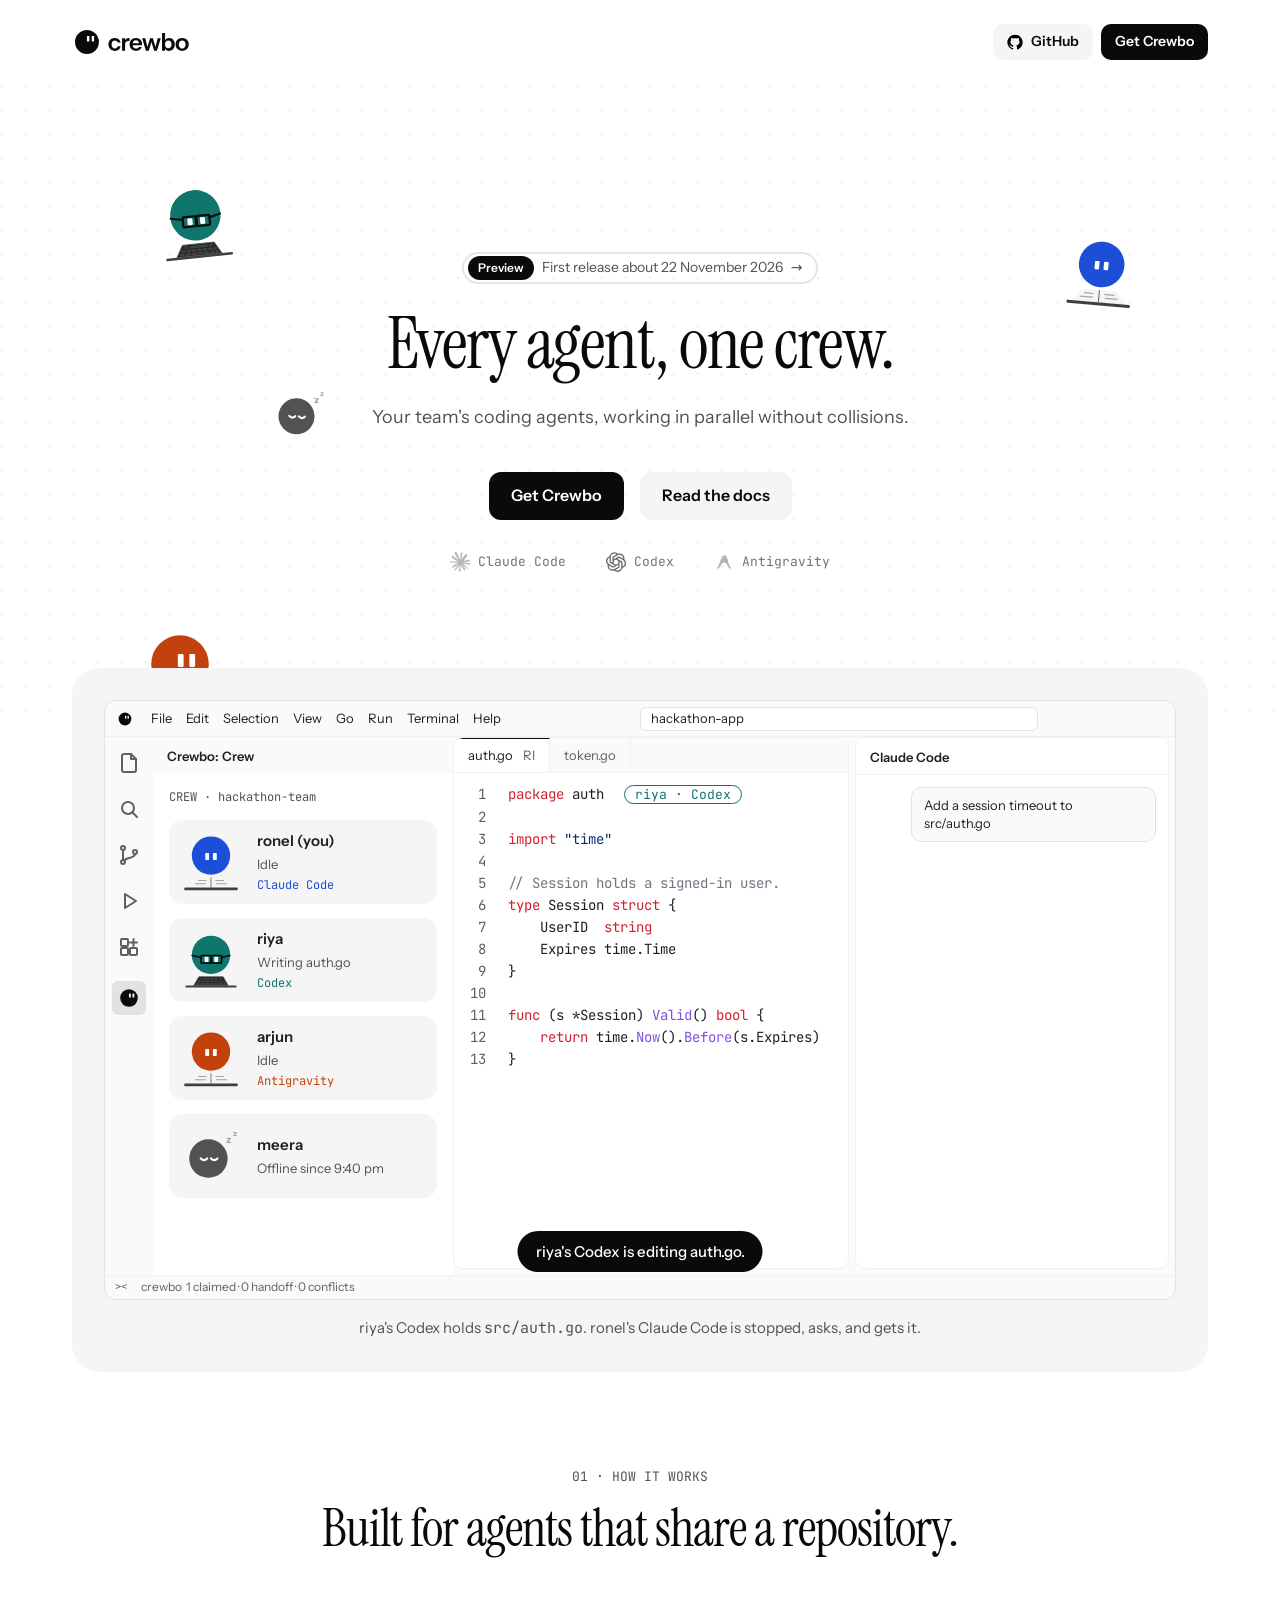
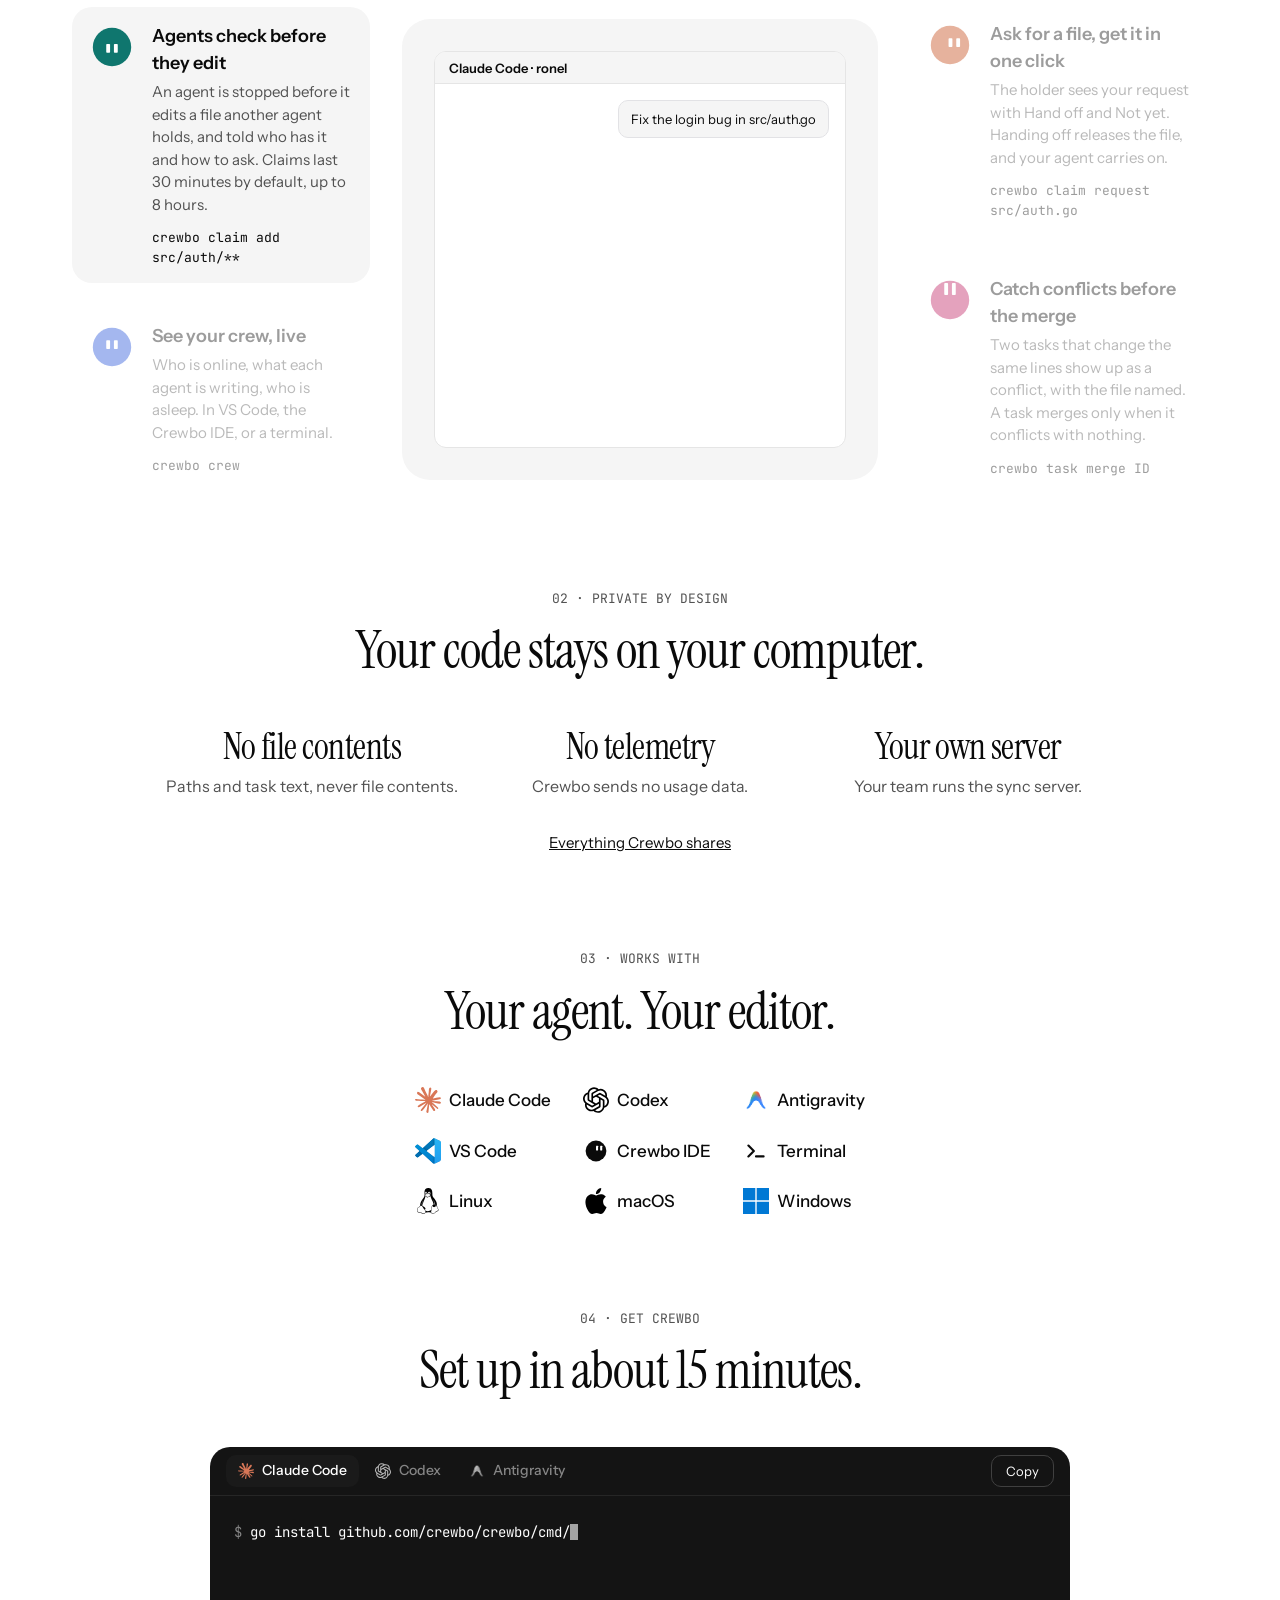
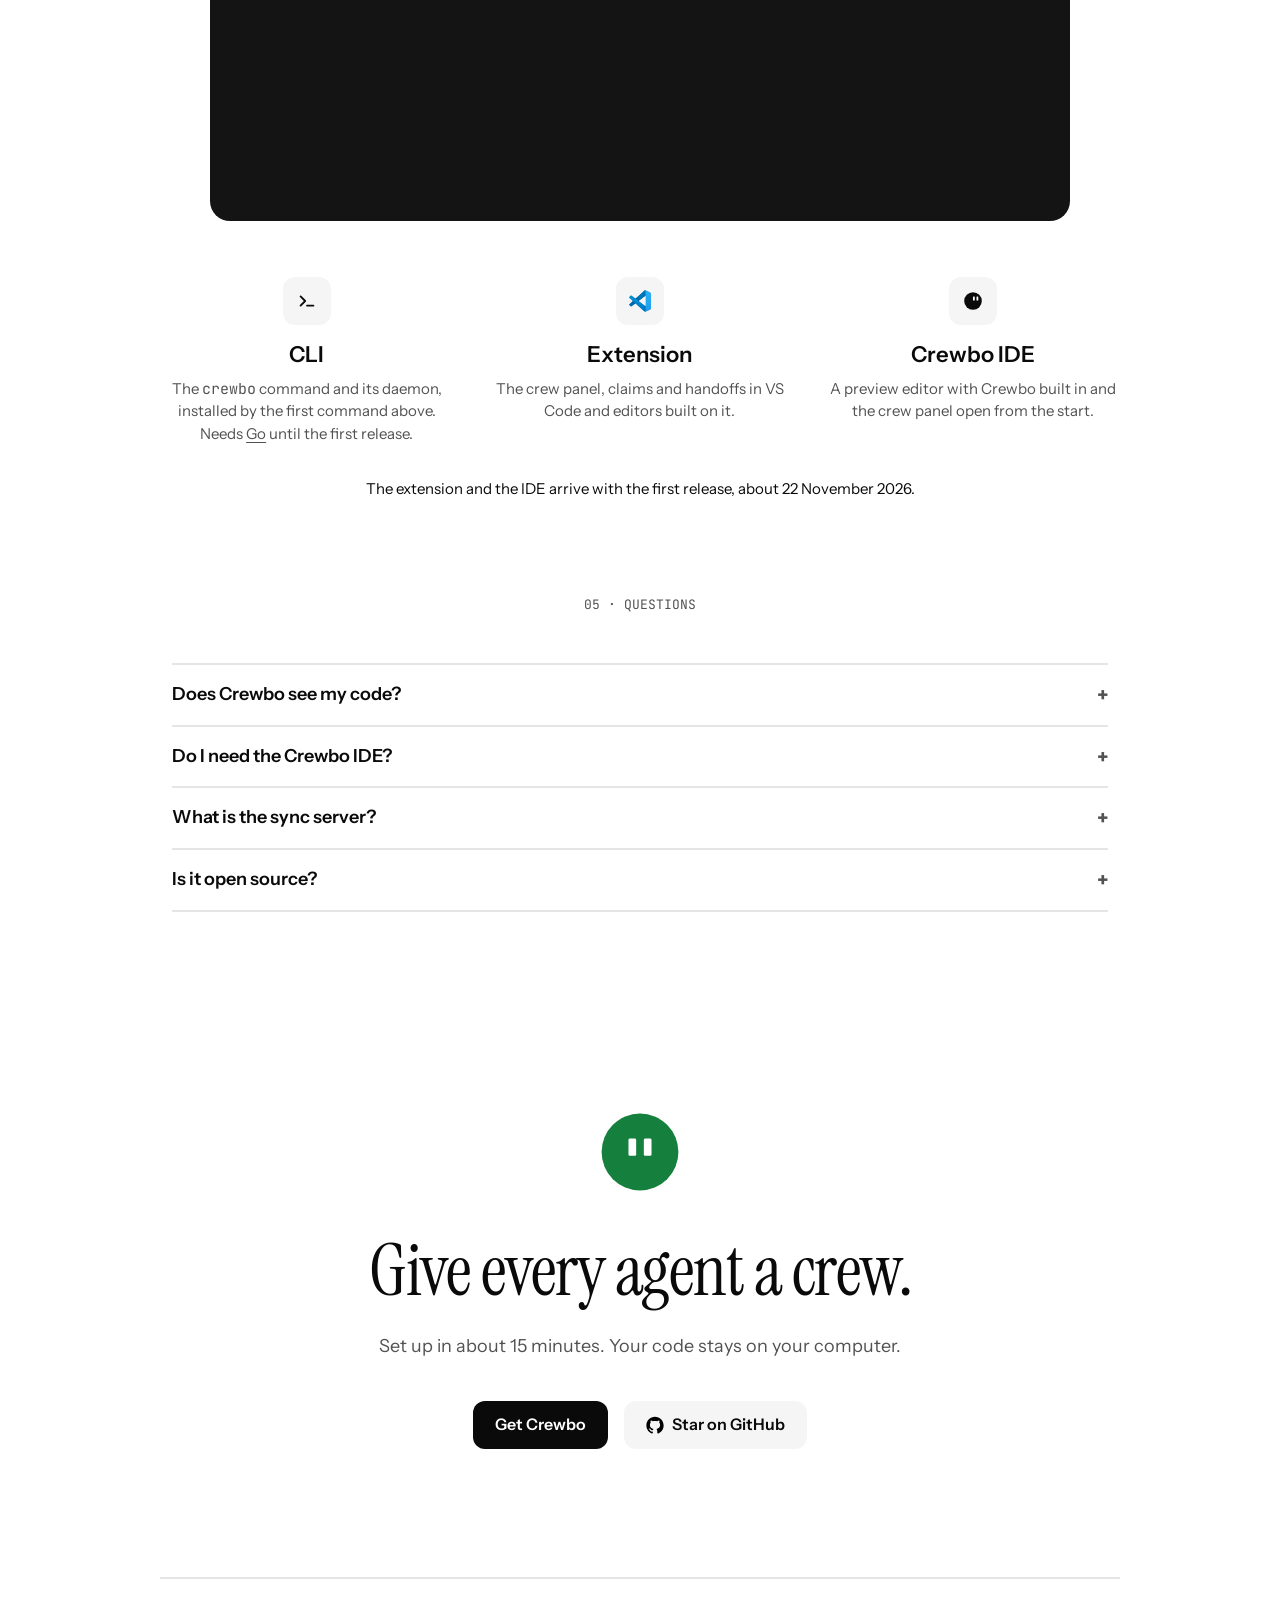
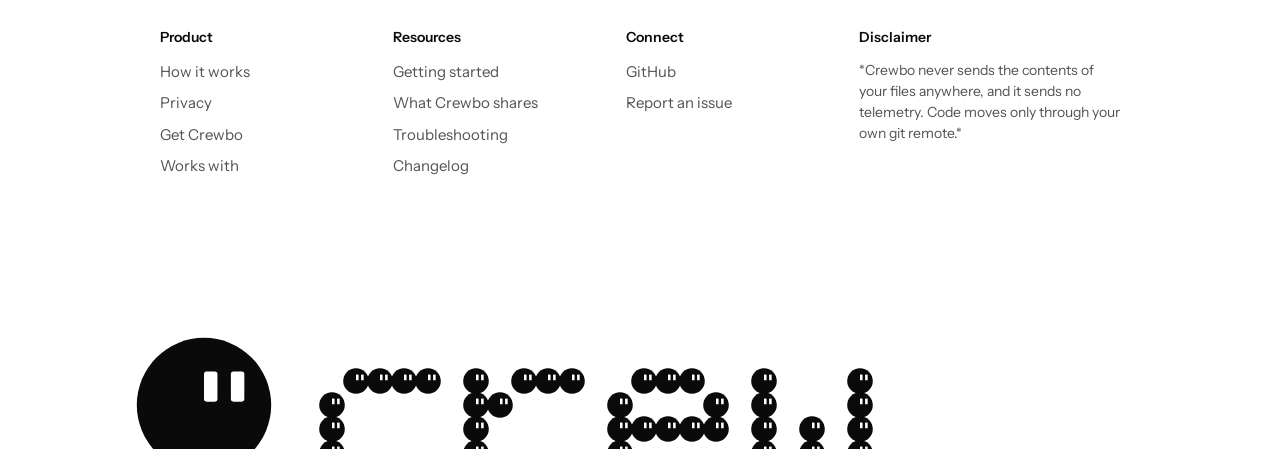
==== commit 136e3a6d: "fix(page): full menu in the IDE title bar, wider doc pages The mock title bar ended in Code OSS's ov" ====
--- a/index.html
+++ b/index.html
@@ -59,7 +59,7 @@
       <div class="ide" aria-hidden="true">
         <div class="titlebar">
           <img src="brand/assets/svg/logo/mark-black.svg" alt="" width="16" height="16">
-          <span>File</span><span>Edit</span><span>Selection</span><span>View</span><span>Go</span><span>Run</span><span>···</span>
+          <span>File</span><span>Edit</span><span>Selection</span><span>View</span><span>Go</span><span>Run</span><span>Terminal</span><span>Help</span>
           <div class="command">hackathon-app</div>
         </div>
         <div class="activity">
--- a/site.css
+++ b/site.css
@@ -385,7 +385,7 @@
 @media (max-width: 720px) { .foot-cols { grid-template-columns: repeat(2, minmax(0, 1fr)); } .demo-wrap .peek { display: none; } }
 
 /* Doc pages (scripts/sync-docs.mjs): a readable column, tables and code */
-.doc { max-width: 760px; margin: 0 auto; padding: var(--cb-space-9) var(--gutter) 0; font-size: 16px; line-height: 1.65; }
+.doc { max-width: calc(880px + 2 * var(--gutter)); margin: 0 auto; padding: var(--cb-space-9) var(--gutter) 0; font-size: 16px; line-height: 1.65; }
 .doc > h1 { font-size: 56px; margin: var(--cb-space-1) 0 var(--cb-space-3); }
 .doc h2 { font-family: var(--cb-font-family-display); font-size: 36px; text-align: left; margin: var(--cb-space-7) 0 var(--cb-space-2); max-width: none; }
 .doc h3 { margin-top: var(--cb-space-4); }
@@ -415,3 +415,5 @@
   #works .strip li img, #works .strip li svg { width: 18px; height: 18px; }
   #works .strip { column-gap: 12px; }
 }
+/* Doc pages on phones: long commands wrap instead of scrolling sideways */
+@media (max-width: 720px) { .doc pre { white-space: pre-wrap; overflow-wrap: anywhere; } }
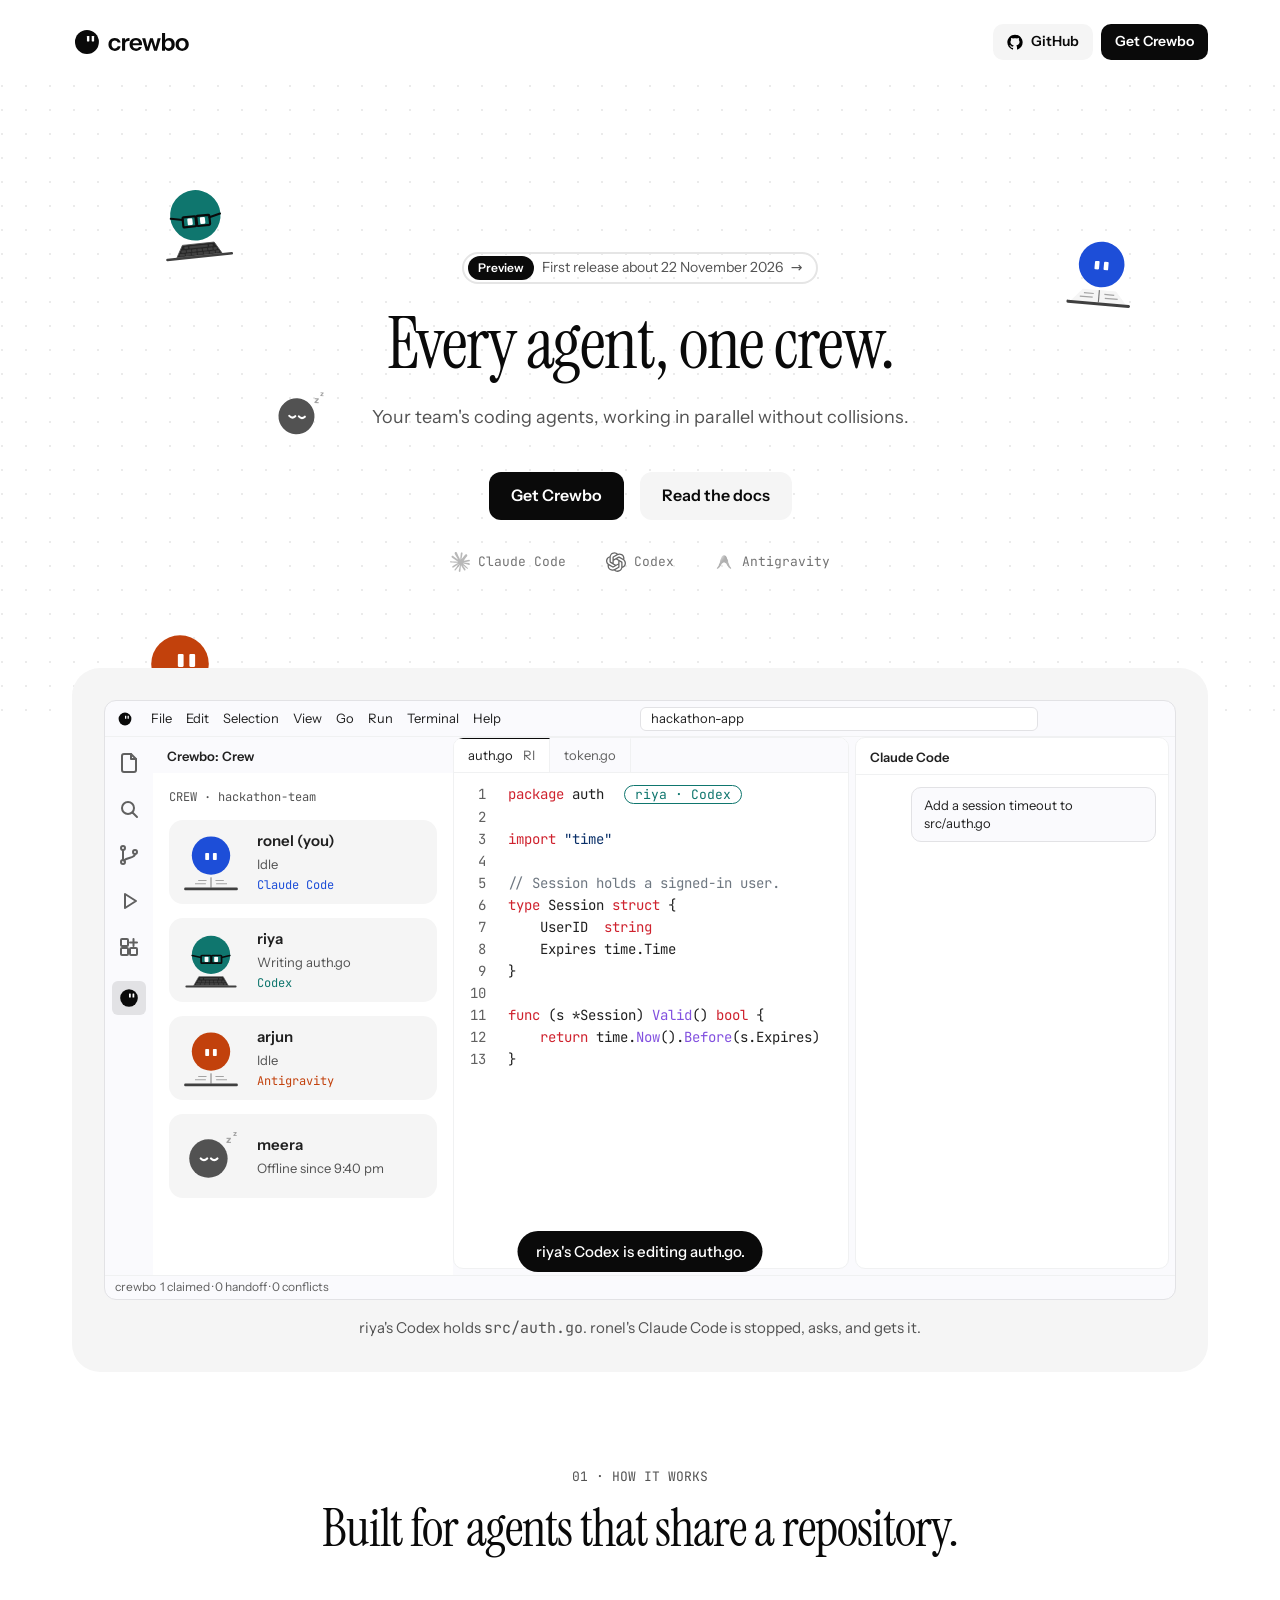
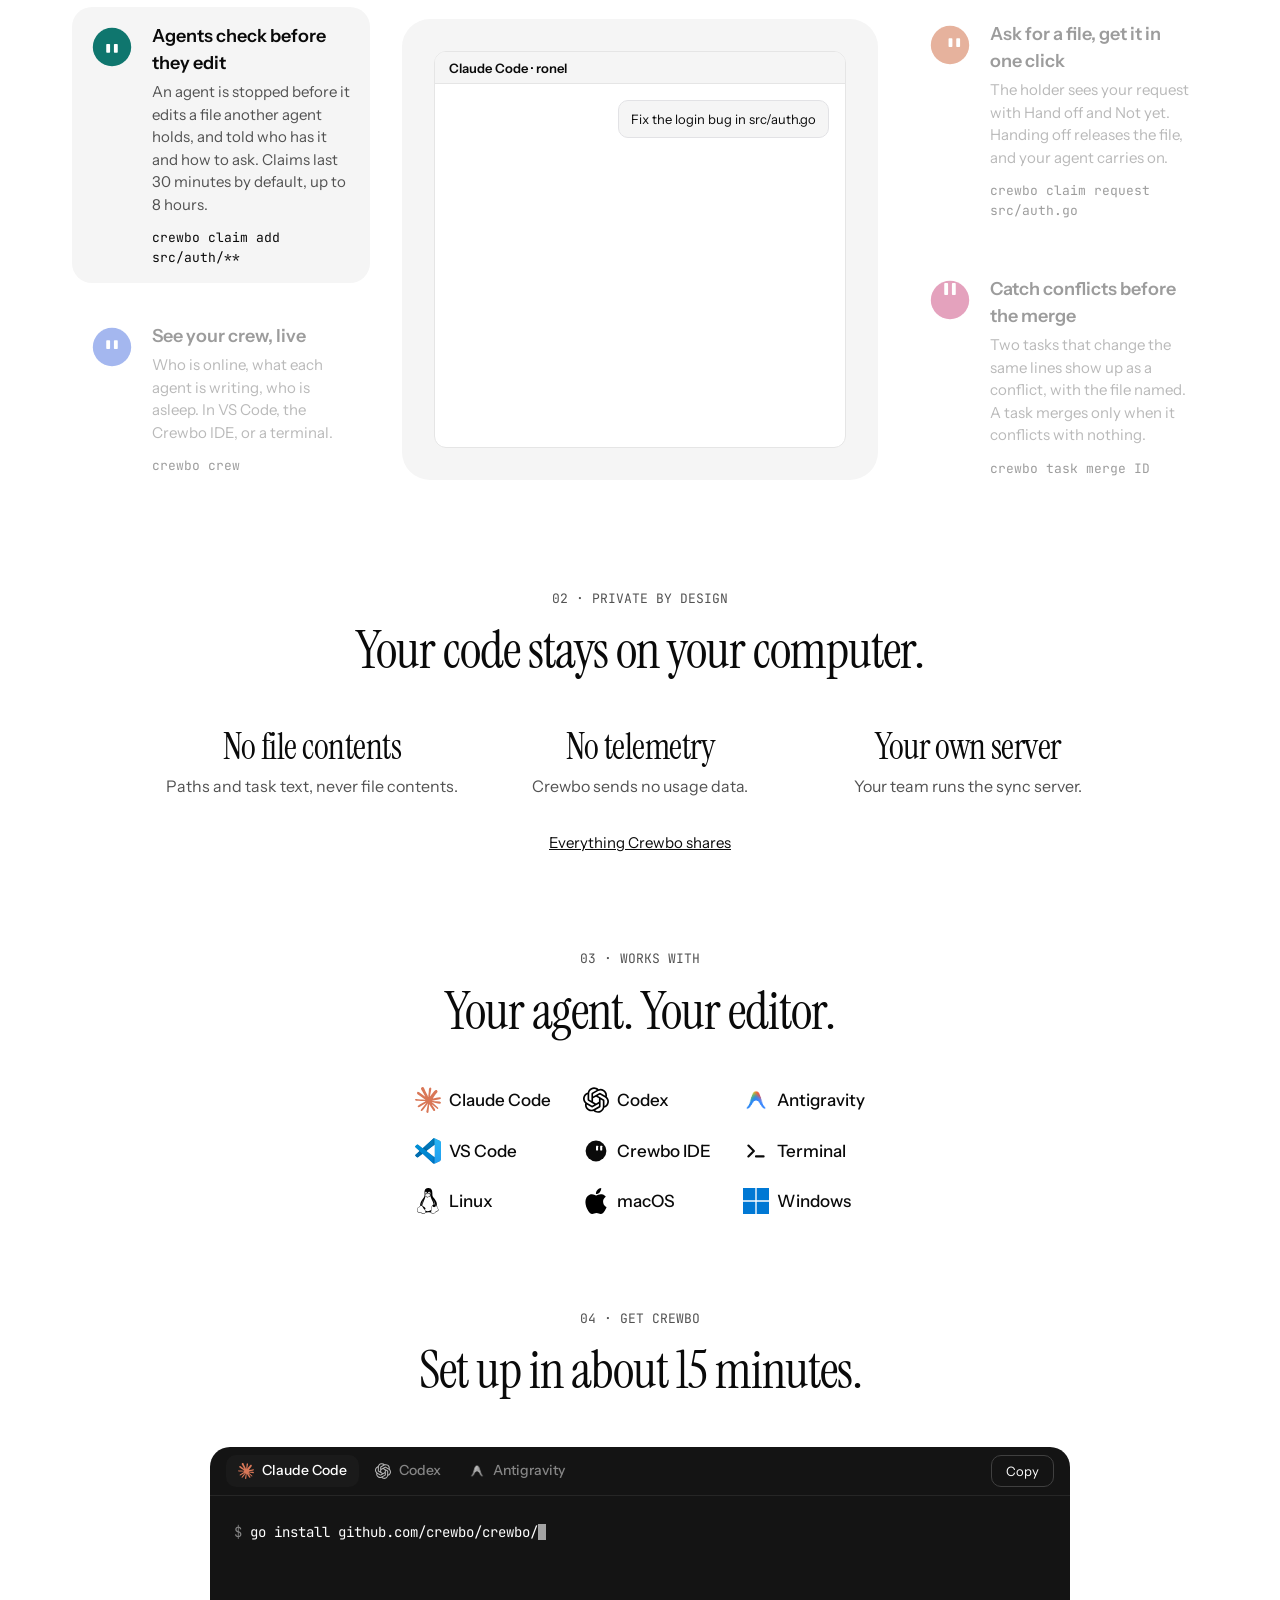
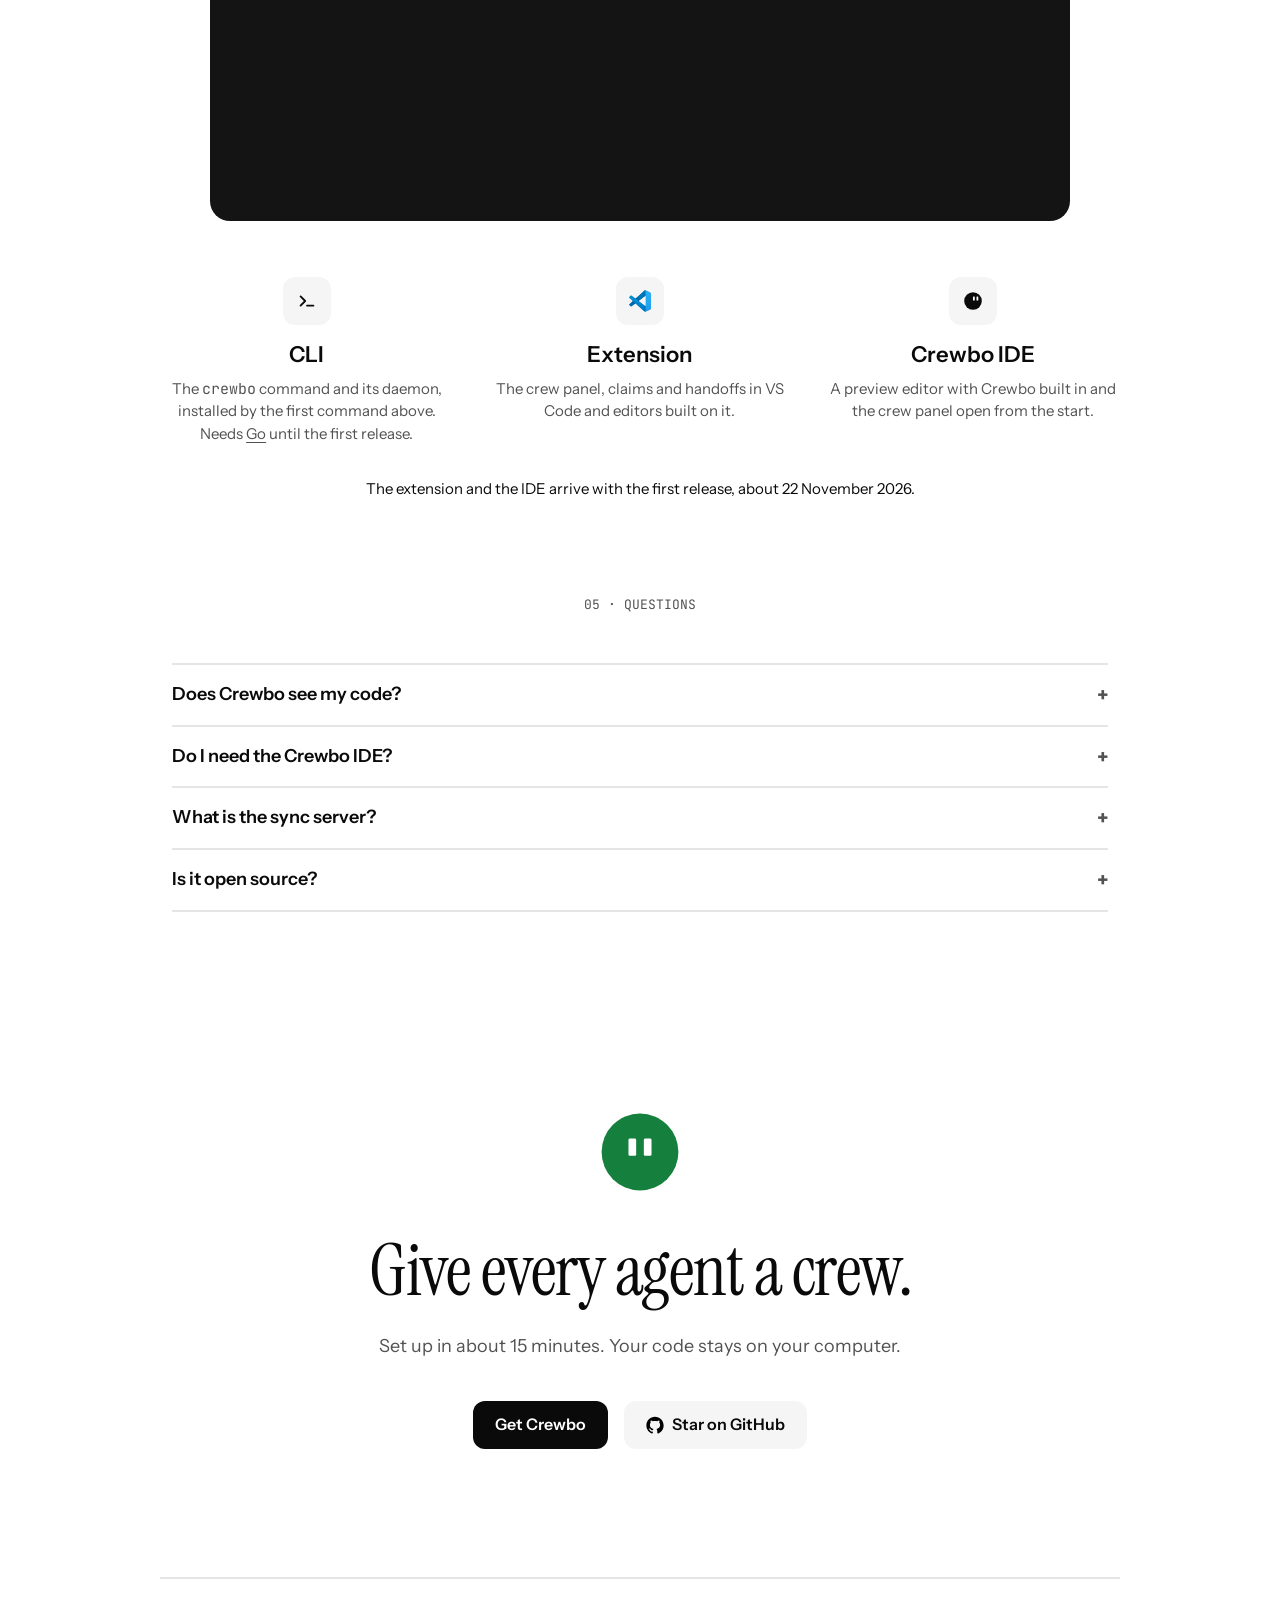
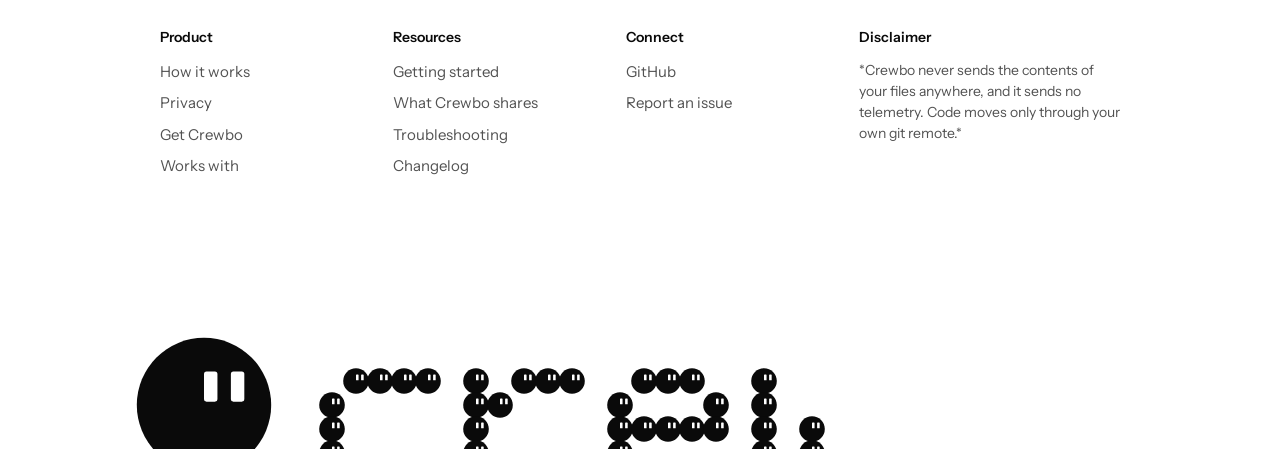
==== commit 3019ff29: "fix(page): drop the remote button from the IDE status bar The mock drew Code OSS's remote-window but" ====
--- a/index.html
+++ b/index.html
@@ -103,7 +103,7 @@
             <div class="msg bot" data-reply="4"><p>riya handed it over. Adding the timeout now.</p><p class="tool">Edit src/auth.go</p></div>
           </div>
         </div>
-        <div class="statusbar"><span class="remote">&gt;&lt;</span><span data-bar>crewbo  1 claimed · 0 handoff · 0 conflicts</span></div>
+        <div class="statusbar"><span data-bar>crewbo  1 claimed · 0 handoff · 0 conflicts</span></div>
       </div>
       <p class="subtitle" data-cap aria-live="off"></p>
       <figcaption id="demo-caption">riya's Codex holds <code>src/auth.go</code>. ronel's Claude Code is stopped, asks, and gets it.</figcaption>
